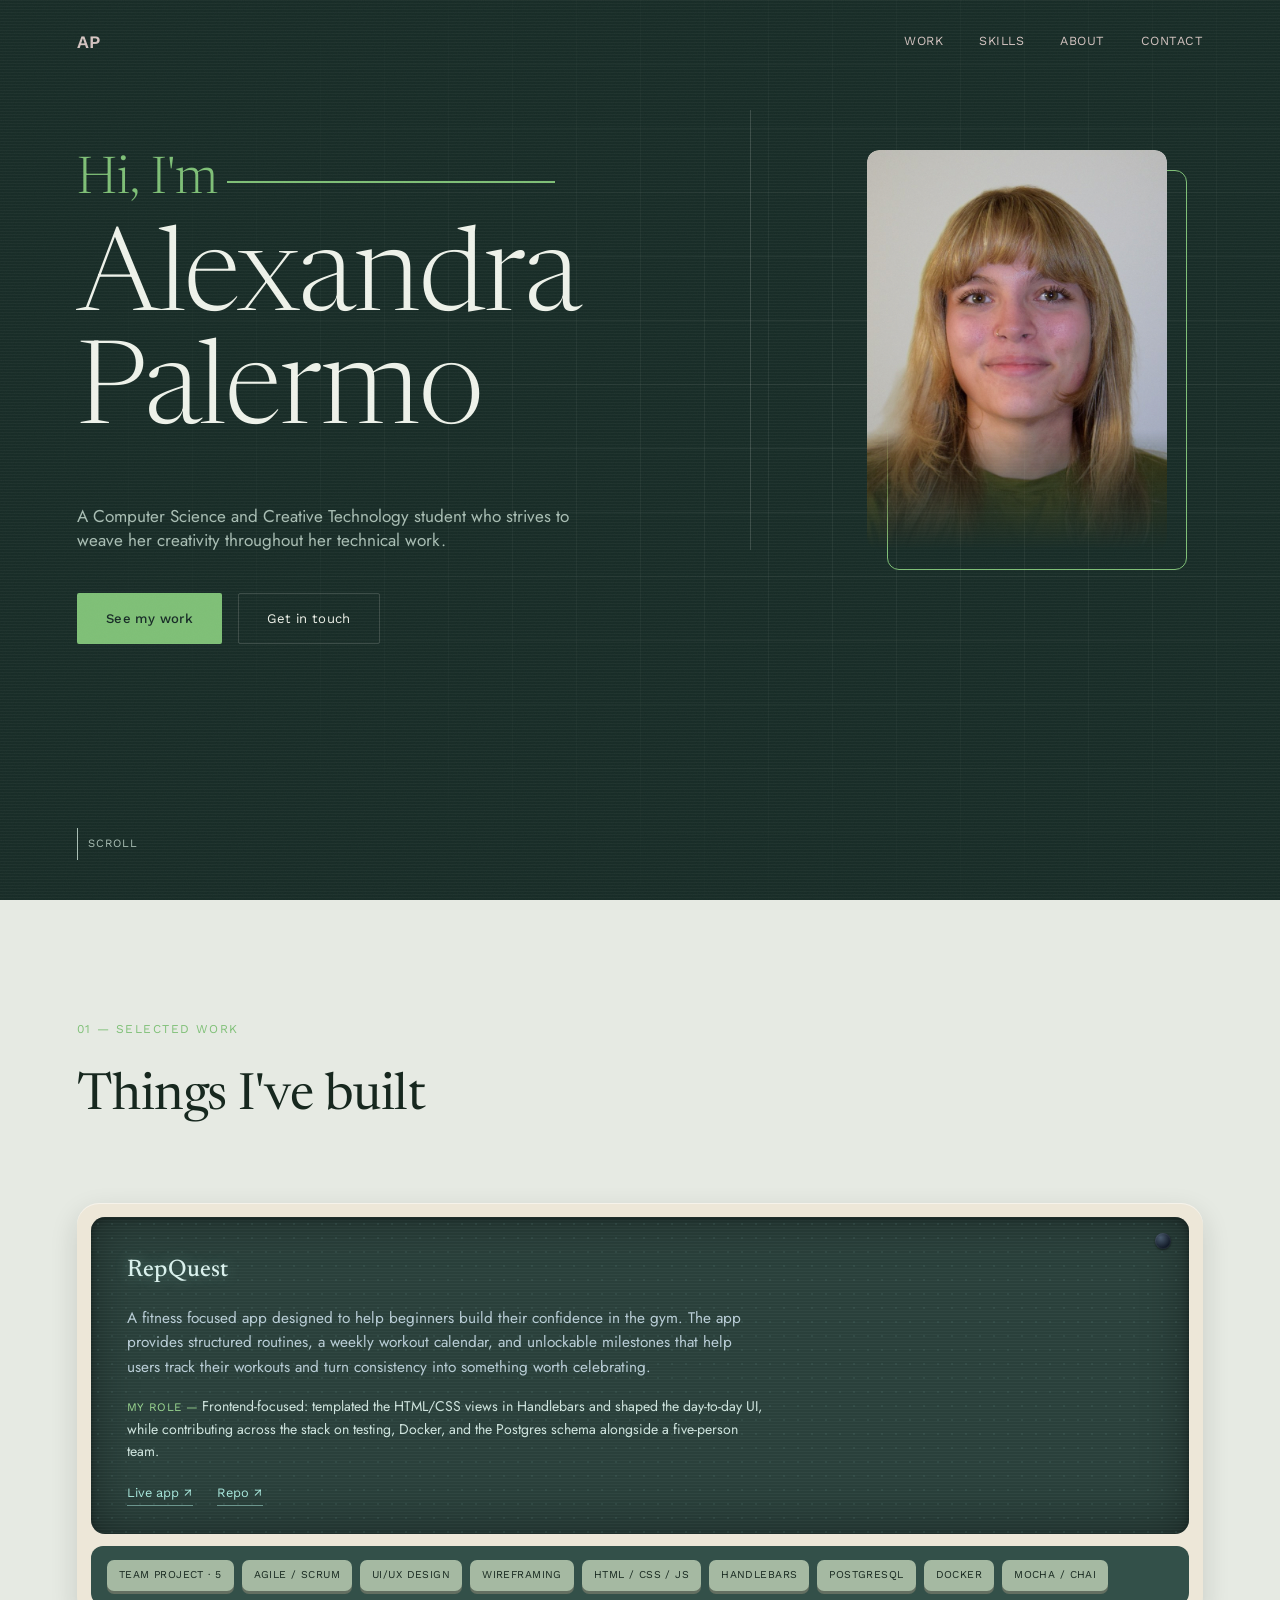
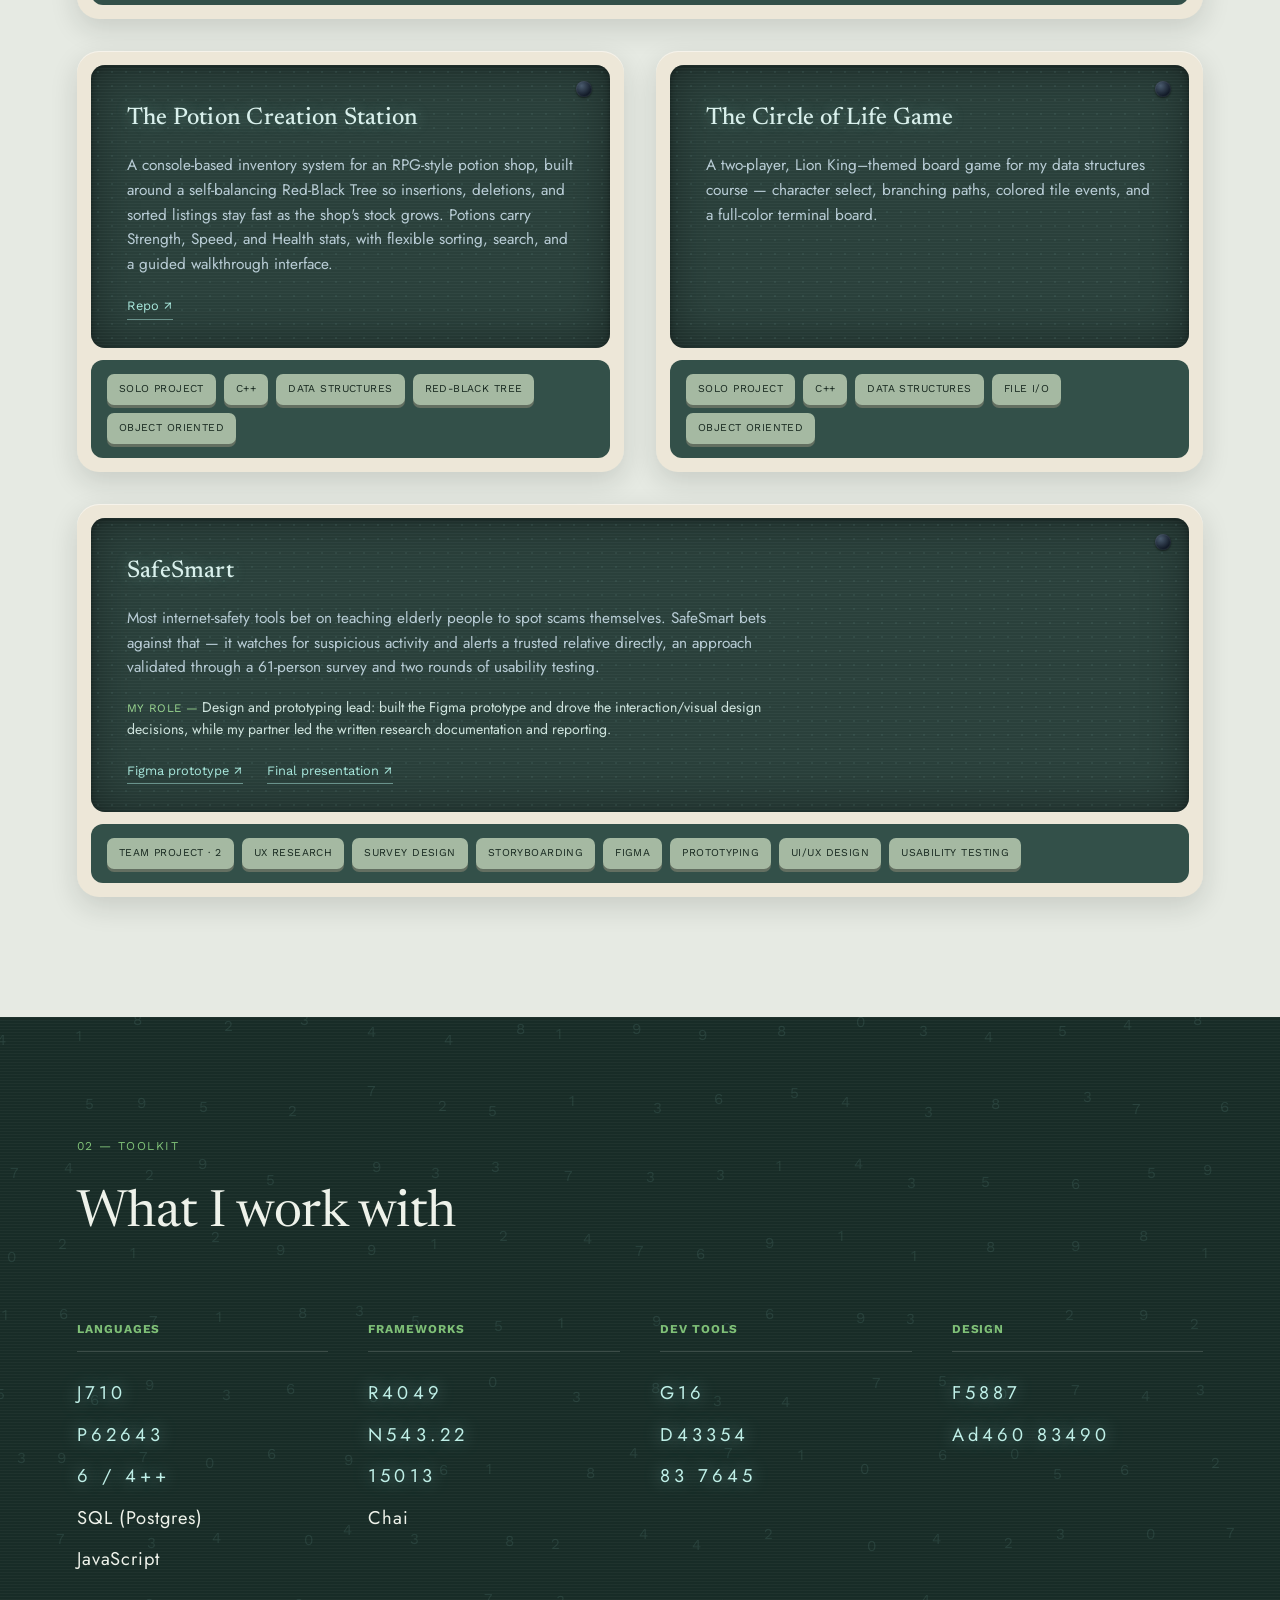
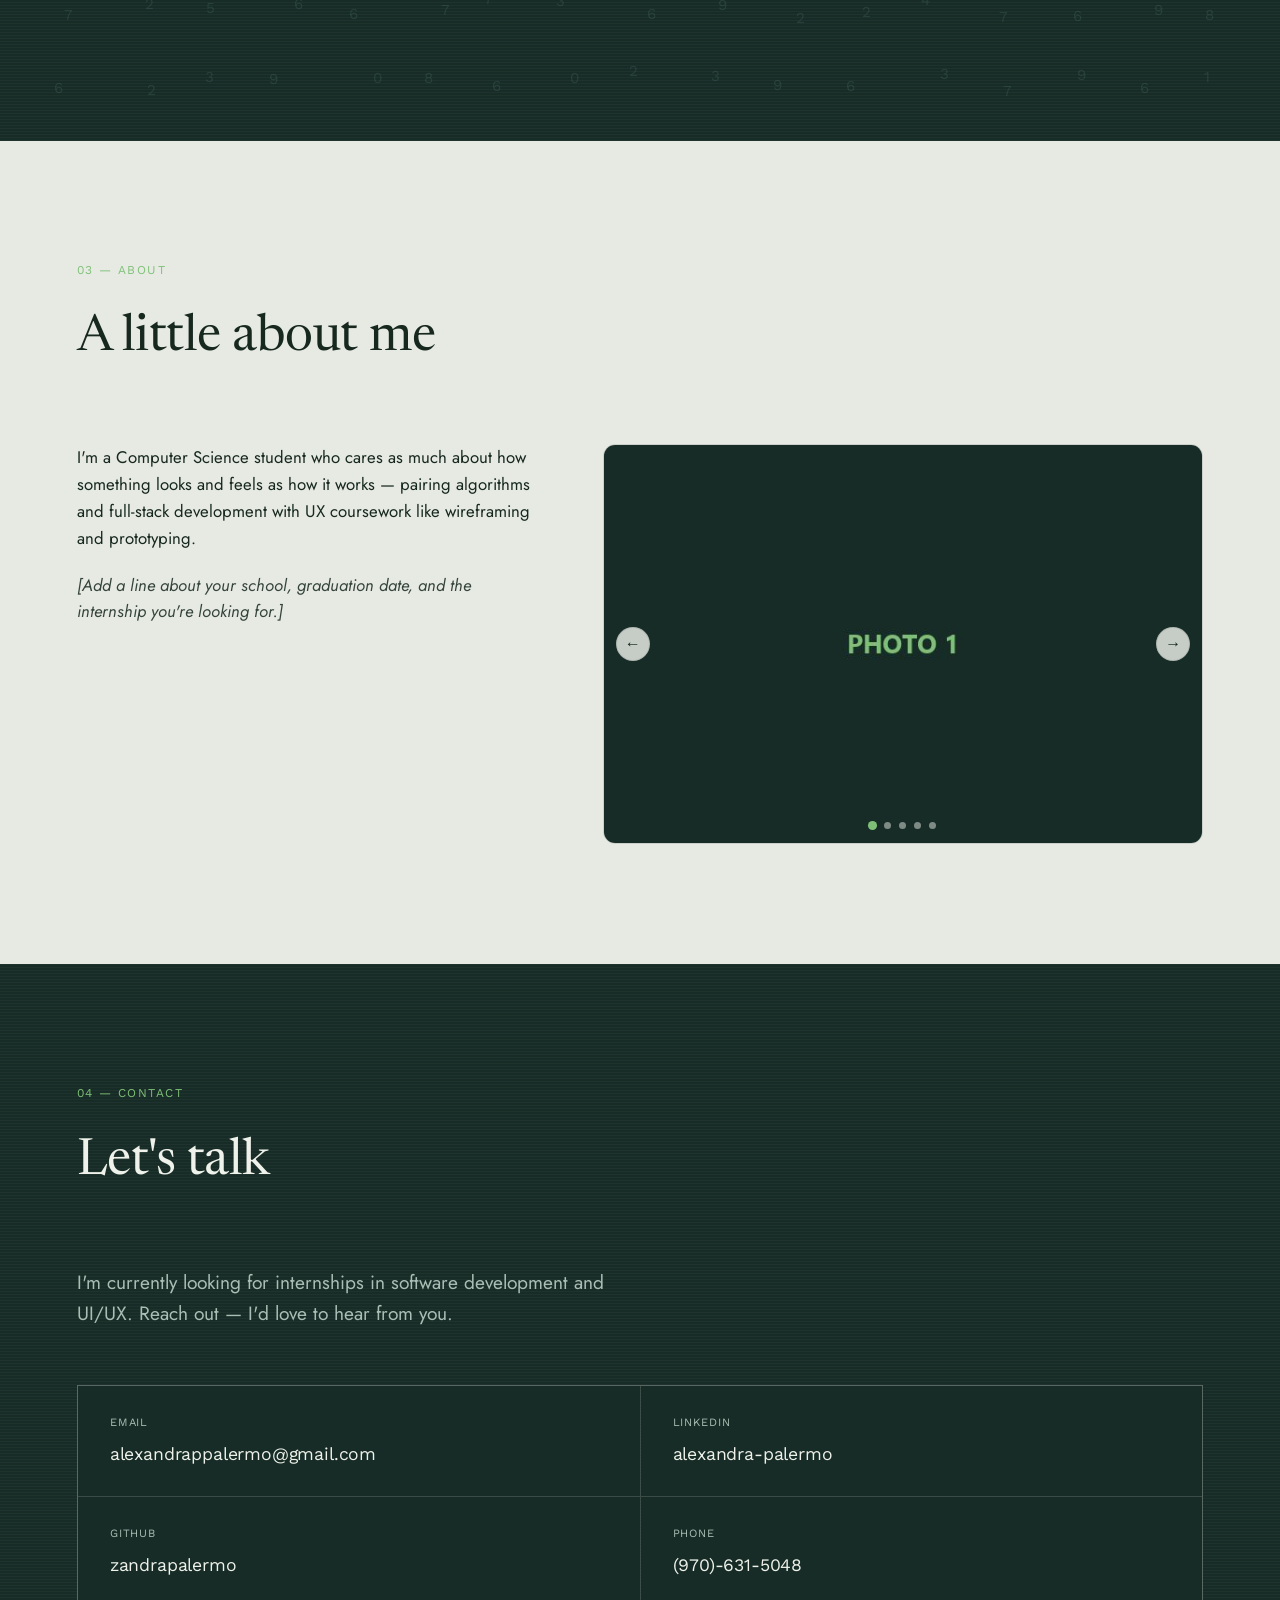
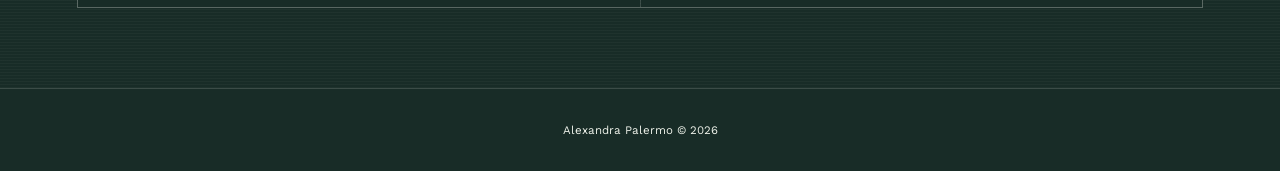
==== index.html @ 31a6b363 "Fix mobile hero layout bugs and add image lightbox on project pages - Fix hero-content's gap (160px," ====
<!DOCTYPE html>
<html lang="en">
<head>
<meta charset="UTF-8">
<meta name="viewport" content="width=device-width, initial-scale=1.0">
<title>Alexandra Palermo — Portfolio</title>
<meta name="description" content="A Computer Science and Creative Technology student who strives to weave her creativity throughout her technical work.">
<meta property="og:type" content="website">
<meta property="og:url" content="https://alexandra-palermo.com/">
<meta property="og:title" content="Alexandra Palermo — Portfolio">
<meta property="og:description" content="A Computer Science and Creative Technology student who strives to weave her creativity throughout her technical work.">
<meta property="og:image" content="https://alexandra-palermo.com/img/profile/og-preview.png">
<meta property="og:image:width" content="1200">
<meta property="og:image:height" content="630">
<meta name="twitter:card" content="summary_large_image">
<meta name="twitter:title" content="Alexandra Palermo — Portfolio">
<meta name="twitter:description" content="A Computer Science and Creative Technology student who strives to weave her creativity throughout her technical work.">
<meta name="twitter:image" content="https://alexandra-palermo.com/img/profile/og-preview.png">
<link rel="icon" type="image/svg+xml" href="favicon.svg">
<link rel="icon" type="image/png" href="favicon.png">
<link rel="apple-touch-icon" href="apple-touch-icon.png">
<link rel="preconnect" href="https://fonts.googleapis.com">
<link rel="preconnect" href="https://fonts.gstatic.com" crossorigin>
<link href="https://fonts.googleapis.com/css2?family=Newsreader:opsz,wght@6..72,300;6..72,400;6..72,500&family=Jost:wght@400;500&family=Work+Sans:wght@400;500&display=swap" rel="stylesheet">
<link rel="stylesheet" href="style.css?v=83">
</head>
<body>

<div class="grain"></div>

<nav id="nav">
  <a href="/" class="nav-mark">AP</a>
  <div class="nav-links">
    <a href="/work">Work</a>
    <a href="/skills">Skills</a>
    <a href="/about">About</a>
    <a href="/contact">Contact</a>
  </div>
</nav>

<header id="top" class="hero">
  <div class="hero-content">
    <div class="hero-intro">
      <h1><span class="hero-greeting">Hi, I'm</span> Alexandra<br>Palermo</h1>
      <p class="hero-pitch">A Computer Science and Creative Technology student who strives to weave her creativity throughout her technical work.</p>
      <div class="hero-actions">
        <a href="/work" class="btn btn-primary">See my work</a>
        <a href="/contact" class="btn btn-ghost">Get in touch</a>
      </div>
    </div>
    <div class="hero-visual">
      <div class="hero-photo">
        <img src="img/profile/headshot.jpg" alt="Alexandra Palermo">
      </div>
    </div>
  </div>

  <div class="scroll-cue" aria-hidden="true">
    <span></span>
    <p>scroll</p>
  </div>
</header>

<main>

  <section id="work" class="section">
    <div class="section-head">
      <p class="eyebrow">01 — Selected Work</p>
      <h2>Things I've built</h2>
    </div>

    <div class="project-grid">

      <article class="project-card featured" data-href="/repquest">
        <div class="project-screen">
          <span class="crt-knob" aria-hidden="true"></span>
          <h3><a href="/repquest">RepQuest</a></h3>
          <p class="project-desc">A fitness focused app designed to help beginners build their confidence in the gym. The app provides structured routines, a weekly workout calendar, and unlockable milestones that help users track their workouts and turn consistency into something worth celebrating.</p>
          <p class="project-role"><span>My role —</span> Frontend-focused: templated the HTML/CSS views in Handlebars and shaped the day-to-day UI, while contributing across the stack on testing, Docker, and the Postgres schema alongside a five-person team.</p>
          <div class="project-links">
            <a href="https://group-project-buffbuffs-repquest.onrender.com" target="_blank" rel="noopener">Live app ↗</a>
            <a href="https://github.com/CU-CSCI3308-Fall2025/group-project-BuffBuffs-RepQuest" target="_blank" rel="noopener">Repo ↗</a>
          </div>
        </div>
        <div class="project-keys">
          <span class="tag">TEAM PROJECT · 5</span>
          <span class="tag">AGILE / SCRUM</span>
          <span class="tag">UI/UX DESIGN</span>
          <span class="tag">WIREFRAMING</span>
          <span class="tag">HTML / CSS / JS</span>
          <span class="tag">HANDLEBARS</span>
          <span class="tag">POSTGRESQL</span>
          <span class="tag">DOCKER</span>
          <span class="tag">MOCHA / CHAI</span>
        </div>
      </article>

      <article class="project-card" data-href="/potion-creation-station">
        <div class="project-screen">
          <span class="crt-knob" aria-hidden="true"></span>
          <h3><a href="/potion-creation-station">The Potion Creation Station</a></h3>
          <p class="project-desc">A console-based inventory system for an RPG-style potion shop, built around a self-balancing Red-Black Tree so insertions, deletions, and sorted listings stay fast as the shop's stock grows. Potions carry Strength, Speed, and Health stats, with flexible sorting, search, and a guided walkthrough interface.</p>
          <div class="project-links">
            <a href="https://github.com/zandrapalermo/RBT-Potion-Creation-Station" target="_blank" rel="noopener">Repo ↗</a>
          </div>
        </div>
        <div class="project-keys">
          <span class="tag">SOLO PROJECT</span>
          <span class="tag">C++</span>
          <span class="tag">DATA STRUCTURES</span>
          <span class="tag">RED-BLACK TREE</span>
          <span class="tag">OBJECT ORIENTED</span>
        </div>
      </article>

      <article class="project-card" data-href="/pride-rock">
        <div class="project-screen">
          <span class="crt-knob" aria-hidden="true"></span>
          <h3><a href="/pride-rock">The Circle of Life Game</a></h3>
          <p class="project-desc">A two-player, Lion King–themed board game for my data structures course — character select, branching paths, colored tile events, and a full-color terminal board.</p>
        </div>
        <div class="project-keys">
          <span class="tag">SOLO PROJECT</span>
          <span class="tag">C++</span>
          <span class="tag">DATA STRUCTURES</span>
          <span class="tag">FILE I/O</span>
          <span class="tag">OBJECT ORIENTED</span>
        </div>
      </article>

      <article class="project-card featured" data-href="/safesmart">
        <div class="project-screen">
          <span class="crt-knob" aria-hidden="true"></span>
          <h3><a href="/safesmart">SafeSmart</a></h3>
          <p class="project-desc">Most internet-safety tools bet on teaching elderly people to spot scams themselves. SafeSmart bets against that — it watches for suspicious activity and alerts a trusted relative directly, an approach validated through a 61-person survey and two rounds of usability testing.</p>
          <p class="project-role"><span>My role —</span> Design and prototyping lead: built the Figma prototype and drove the interaction/visual design decisions, while my partner led the written research documentation and reporting.</p>
          <div class="project-links">
            <a href="https://www.figma.com/proto/GkllS864Kj6CJSe00pxnF3/Milestone-3--Copy-?node-id=2010-2161&t=O5nxgVzez357CGhD-0&scaling=min-zoom&content-scaling=fixed&page-id=0%3A1&starting-point-node-id=2010%3A2161" target="_blank" rel="noopener">Figma prototype ↗</a>
            <a href="docs/safesmart-presentation.pdf" target="_blank" rel="noopener">Final presentation ↗</a>
          </div>
        </div>
        <div class="project-keys">
          <span class="tag">TEAM PROJECT · 2</span>
          <span class="tag">UX RESEARCH</span>
          <span class="tag">SURVEY DESIGN</span>
          <span class="tag">STORYBOARDING</span>
          <span class="tag">FIGMA</span>
          <span class="tag">PROTOTYPING</span>
          <span class="tag">UI/UX DESIGN</span>
          <span class="tag">USABILITY TESTING</span>
        </div>
      </article>

    </div>
  </section>

  <section id="skills" class="section section-dark">
    <div class="section-head">
      <p class="eyebrow">02 — Toolkit</p>
      <h2>What I work with</h2>
    </div>

    <div class="skills-grid">
      <div class="skill-group">
        <h4>Languages</h4>
        <ul>
          <li>Java</li>
          <li>Python</li>
          <li>C / C++</li>
          <li>SQL (Postgres)</li>
          <li>JavaScript</li>
          <li>HTML / CSS</li>
        </ul>
      </div>
      <div class="skill-group">
        <h4>Frameworks</h4>
        <ul>
          <li>React</li>
          <li>Node.js</li>
          <li>Mocha</li>
          <li>Chai</li>
        </ul>
      </div>
      <div class="skill-group">
        <h4>Dev Tools</h4>
        <ul>
          <li>Git</li>
          <li>Docker</li>
          <li>VS Code</li>
        </ul>
      </div>
      <div class="skill-group">
        <h4>Design</h4>
        <ul>
          <li>Figma</li>
          <li>Adobe Suite</li>
        </ul>
      </div>
    </div>
  </section>

  <section id="about" class="section">
    <div class="section-head">
      <p class="eyebrow">03 — About</p>
      <h2>A little about me</h2>
    </div>
    <div class="about-layout">
      <div class="prose">
        <p>I'm a Computer Science student who cares as much about how something looks and feels as how it works — pairing algorithms and full-stack development with UX coursework like wireframing and prototyping.</p>
        <p class="placeholder-text">[Add a line about your school, graduation date, and the internship you're looking for.]</p>
      </div>

      <div class="about-carousel">
        <div class="about-carousel-track">
          <figure class="about-carousel-slide"><img src="img/about/placeholder-1.jpg" alt="Placeholder photo 1"></figure>
          <figure class="about-carousel-slide"><img src="img/about/placeholder-2.jpg" alt="Placeholder photo 2"></figure>
          <figure class="about-carousel-slide"><img src="img/about/placeholder-3.jpg" alt="Placeholder photo 3"></figure>
          <figure class="about-carousel-slide"><img src="img/about/placeholder-4.jpg" alt="Placeholder photo 4"></figure>
          <figure class="about-carousel-slide"><img src="img/about/placeholder-5.jpg" alt="Placeholder photo 5"></figure>
        </div>
        <button type="button" class="carousel-btn carousel-prev" aria-label="Previous photo">←</button>
        <button type="button" class="carousel-btn carousel-next" aria-label="Next photo">→</button>
        <div class="carousel-dots" aria-hidden="true"></div>
      </div>
    </div>
  </section>

  <section id="contact" class="section section-dark contact-section">
    <div class="section-head">
      <p class="eyebrow">04 — Contact</p>
      <h2>Let's talk</h2>
    </div>
    <p class="contact-lede">I'm currently looking for internships in software development and UI/UX. Reach out — I'd love to hear from you.</p>
    <div class="contact-links">
      <a href="mailto:alexandrappalermo@gmail.com" class="contact-link">
        <span class="contact-label">Email</span>
        <span class="contact-value">alexandrappalermo@gmail.com</span>
      </a>
      <a href="https://www.linkedin.com/in/alexandra-palermo-8b1145385/" target="_blank" rel="noopener" class="contact-link">
        <span class="contact-label">LinkedIn</span>
        <span class="contact-value">alexandra-palermo</span>
      </a>
      <a href="https://github.com/zandrapalermo" target="_blank" rel="noopener" class="contact-link">
        <span class="contact-label">GitHub</span>
        <span class="contact-value">zandrapalermo</span>
      </a>
      <span class="contact-link contact-link-static">
        <span class="contact-label">Phone</span>
        <span class="contact-value">(970)-631-5048</span>
      </span>
    </div>
  </section>

</main>

<footer class="site-footer site-footer-dark">
  <p>Alexandra Palermo © 2026</p>
</footer>

<script src="script.js?v=83"></script>
</body>
</html>
---- style.css ----
/* ============================================
   TOKENS
   ============================================ */
@font-face {
  font-family: 'Sansation';
  src: url('fonts/Sansation-Regular.ttf') format('truetype');
  font-weight: 400;
  font-style: normal;
  font-display: swap;
}

@font-face {
  font-family: 'Sansation';
  src: url('fonts/Sansation-Bold.ttf') format('truetype');
  font-weight: 700;
  font-style: normal;
  font-display: swap;
}

:root {
  --ink: #182C27;
  --ink-soft: #213934;
  --paper: #E6EAE3;
  --paper-warm: #D7DFD6;
  --text-dark: #17281F;
  --text-light: #EEF2EA;
  --muted-dark: #55665C;
  --muted-light: #A9BEB4;
  --accent: #7FC077;
  --accent-soft: #9BD791;
  --structure: #718F8B;
  --line-dark: rgba(238, 242, 234, 0.16);
  --line-light: rgba(23, 40, 31, 0.13);

  /* Newsreader headline / Jost body / Work Sans for the wordmark, nav,
     eyebrows, tags and labels */
  --font-display: 'Newsreader', serif;
  --font-display-weight: 500;
  --font-body: 'Jost', 'Sansation', sans-serif;
  --font-mono: 'Work Sans', sans-serif;
}

/* ============================================
   RESET & BASE
   ============================================ */
* { margin: 0; padding: 0; box-sizing: border-box; }

/* `background` matches the hero, as a fallback for browsers (notably
   Safari) that don't honor overscroll-behavior on the root scroller.
   Only overscroll-behavior-x is set (not overflow-x: hidden, and not
   the y-axis too) — those broke trackpad/wheel scrolling on Windows
   Chrome, a known issue with hiding overflow on the root element. */
html {
  scroll-behavior: smooth;
  background: var(--ink);
  overscroll-behavior-x: none;
}

@media (prefers-reduced-motion: reduce) {
  html { scroll-behavior: auto; }
  * { animation-duration: 0.01ms !important; animation-iteration-count: 1 !important; transition-duration: 0.01ms !important; }
}

body {
  font-family: var(--font-body);
  background: var(--paper);
  color: var(--text-dark);
  overscroll-behavior-x: none;
  line-height: 1.6;
  -webkit-font-smoothing: antialiased;
}

a { color: inherit; text-decoration: none; }

ul { list-style: none; }

img { max-width: 100%; display: block; }

.grain {
  position: fixed;
  inset: 0;
  pointer-events: none;
  z-index: 999;
  opacity: 0.025;
  background-image: url("data:image/svg+xml,%3Csvg xmlns='http://www.w3.org/2000/svg' width='120' height='120'%3E%3Cfilter id='n'%3E%3CfeTurbulence type='fractalNoise' baseFrequency='0.9' numOctaves='2' stitchTiles='stitch'/%3E%3C/filter%3E%3Crect width='100%25' height='100%25' filter='url(%23n)'/%3E%3C/svg%3E");
}

/* ============================================
   NAV
   ============================================ */
#nav {
  position: fixed;
  top: 0;
  left: 0;
  right: 0;
  z-index: 100;
  display: flex;
  justify-content: space-between;
  align-items: center;
  padding: 28px 6vw;
  font-family: var(--font-mono);
  font-size: 0.78rem;
  letter-spacing: 0.04em;
  transition: padding 0.3s ease, background 0.3s ease, box-shadow 0.3s ease;
  mix-blend-mode: difference;
}

#nav.scrolled {
  padding: 16px 6vw;
}

/* once you've scrolled past the hero, the difference-blend trick stops
   being useful — swap to a solid, readable strip instead */
#nav.solid {
  background: var(--paper);
  mix-blend-mode: normal;
  box-shadow: 0 1px 0 var(--line-light);
}

#nav.solid .nav-mark,
#nav.solid .nav-links a {
  color: var(--text-dark);
}

.nav-mark {
  font-family: var(--font-mono);
  font-weight: 600;
  font-size: 1.1rem;
  color: var(--text-light);
  transition: color 0.3s ease;
}

.nav-links {
  display: flex;
  gap: 36px;
}

.nav-links a {
  color: var(--text-light);
  text-transform: uppercase;
  position: relative;
  padding-bottom: 3px;
  transition: color 0.3s ease;
}

.nav-links a::after {
  content: '';
  position: absolute;
  left: 0;
  bottom: 0;
  width: 0;
  height: 1px;
  background: currentColor;
  transition: width 0.25s ease;
}

.nav-links a:hover::after { width: 100%; }

/* ============================================
   HERO
   ============================================ */
.hero {
  position: relative;
  min-height: 100vh;
  background: var(--ink);
  color: var(--text-light);
  display: flex;
  flex-direction: column;
  justify-content: flex-start;
  overflow: hidden;
  padding: 110px 6vw 120px;
}

.hero::before,
.project-hero::before,
.section-dark::before {
  content: '';
  position: absolute;
  inset: 0;
  pointer-events: none;
  background: repeating-linear-gradient(
    to bottom,
    rgba(228, 230, 218, 0.035) 0px,
    rgba(228, 230, 218, 0.035) 1px,
    transparent 1px,
    transparent 3px
  );
  z-index: 1;
}

.hero::after {
  content: '';
  position: absolute;
  inset: 0;
  pointer-events: none;
  z-index: 1;
  opacity: 0.5;
  background-image:
    linear-gradient(var(--line-dark) 1px, transparent 1px),
    linear-gradient(90deg, var(--line-dark) 1px, transparent 1px);
  background-size: 64px 64px;
  mask-image: radial-gradient(ellipse 70% 60% at 70% 45%, black, transparent);
}

.hero-content {
  position: relative;
  z-index: 2;
  width: 100%;
  /* Bounded, but wider than the old 1240px cap and matched to
     .section's own max-width (1500px) so the hero tracks closer to
     #nav's full-width edge on a wide screen without removing the cap
     entirely — an unbounded hero-content stretched the gap between
     the text and the photo way too far apart on very wide windows. */
  max-width: 1500px;
  display: flex;
  flex-wrap: wrap;
  align-items: flex-start;
  justify-content: space-between;
  gap: 160px;
}

.hero-intro {
  flex: 1 1 480px;
  max-width: 560px;
}

.eyebrow {
  font-family: var(--font-mono);
  font-size: 0.75rem;
  letter-spacing: 0.12em;
  text-transform: uppercase;
  color: var(--accent);
  margin-bottom: 18px;
}

/* the hero's greeting reads as an introduction, not a section label —
   nested in the h1, sized in em at 4/6 of the name's own font-size so
   it scales in lockstep at every width. At this size it wraps onto its
   own line above "Alexandra Palermo" rather than sitting inline with
   it, so margin-bottom (not margin-right) is what creates the gap. */
.hero-greeting {
  display: inline-block;
  font-family: var(--font-display);
  font-size: 0.45em;
  font-weight: 300;
  letter-spacing: normal;
  text-transform: none;
  color: var(--accent);
  margin-right: 52px;
  margin-bottom: 20px;
}

.hero h1 {
  position: relative;
  font-family: var(--font-display);
  font-weight: 300;
  font-size: clamp(3.4rem, 9.6vw, 7.2rem);
  line-height: 0.98;
  letter-spacing: -0.01em;
  margin-bottom: 52px;
  font-optical-sizing: auto;
}

/* accent rule starting right after "Hi, I'm", stretching right to the end of "Palermo" */
.hero h1::after {
  content: '';
  position: absolute;
  left: 1.3em;
  top: 0.62em;
  width: 2.85em;
  height: 2px;
  background: var(--accent);
}

.hero-pitch {
  font-size: clamp(1rem, 0.9rem + 0.5vw, 1.07rem);
  line-height: 1.4;
  color: var(--muted-light);
  max-width: 640px;
  margin-bottom: 40px;
  font-weight: 400;
}

.hero-actions {
  display: flex;
  gap: 16px;
  flex-wrap: wrap;
}

.btn {
  font-family: var(--font-mono);
  font-size: 0.82rem;
  letter-spacing: 0.03em;
  padding: 14px 28px;
  border-radius: 2px;
  transition: all 0.25s ease;
  border: 1px solid transparent;
}

.btn-primary {
  background: var(--accent);
  color: var(--ink);
  font-weight: 500;
}

.btn-primary:hover {
  background: var(--accent-soft);
  transform: translateY(-2px);
}

.btn-ghost {
  border-color: var(--line-dark);
  color: var(--text-light);
}

.btn-ghost:hover {
  border-color: var(--accent);
  color: var(--accent);
}

.scroll-cue {
  position: absolute;
  bottom: 40px;
  left: 6vw;
  display: flex;
  align-items: center;
  gap: 10px;
  color: var(--muted-light);
}

.scroll-cue span {
  width: 1px;
  height: 32px;
  background: var(--muted-light);
  position: relative;
  overflow: hidden;
}

.scroll-cue span::after {
  content: '';
  position: absolute;
  top: -100%;
  left: 0;
  width: 100%;
  height: 100%;
  background: var(--accent);
  animation: scrollLine 2.2s ease-in-out infinite;
}

@keyframes scrollLine {
  0% { top: -100%; }
  50% { top: 0; }
  100% { top: 100%; }
}

.scroll-cue p {
  font-family: var(--font-mono);
  font-size: 0.7rem;
  text-transform: uppercase;
  letter-spacing: 0.1em;
}

/* ============================================
   SECTIONS
   ============================================ */
.section {
  padding: 120px 6vw;
  max-width: 1500px;
  margin: 0 auto;
}

.section-dark {
  position: relative;
  overflow: hidden;
  background: var(--ink);
  color: var(--text-light);
  max-width: 100%;
  border-radius: 0;
}

.section-dark > * {
  position: relative;
  z-index: 2;
}

.section-dark .eyebrow { color: var(--accent); }

.section-head {
  margin-bottom: 64px;
}

/* on project detail pages specifically: tighten the gap between the
   title and the paragraph underneath it, then open up more room
   between that paragraph and the bullet list that follows it */
.project-detail-section .section-head {
  margin-bottom: 28px;
}

.project-detail-section .prose + .role-list {
  margin-top: 36px;
}

.section-head h2 {
  font-family: var(--font-display);
  font-weight: 400;
  font-size: clamp(2.2rem, 4vw, 3.2rem);
  letter-spacing: -0.01em;
}

/* ============================================
   PROJECTS — terminal-unit cards
   ============================================ */
.project-grid {
  display: grid;
  grid-template-columns: repeat(2, 1fr);
  gap: 32px;
}

.project-card {
  background: #EDE7D8;
  border-radius: 22px;
  padding: 14px;
  display: flex;
  flex-direction: column;
  gap: 12px;
  box-shadow: 0 10px 28px rgba(20, 30, 24, 0.14), inset 0 1px 0 rgba(255, 255, 255, 0.5);
  transition: transform 0.3s ease, box-shadow 0.3s ease;
}

.project-card:hover {
  transform: translateY(-4px);
  box-shadow: 0 16px 34px rgba(20, 30, 24, 0.18), inset 0 1px 0 rgba(255, 255, 255, 0.5);
}

/* cards that link to a detail page pop more on hover — a bigger lift,
   a slight scale, and an accent ring — so it reads as interactive at
   a glance rather than just a decorative hover state */
.project-card[data-href] { cursor: pointer; }

.project-card[data-href]:hover {
  transform: translateY(-8px) scale(1.015);
  box-shadow: 0 22px 44px rgba(20, 30, 24, 0.22), inset 0 1px 0 rgba(255, 255, 255, 0.5), 0 0 0 2px var(--accent);
}

.project-card.featured { grid-column: 1 / -1; }

.project-card.placeholder { box-shadow: 0 6px 16px rgba(20, 30, 24, 0.08); }
.project-card.placeholder:hover { transform: none; }

/* the "screen" */
.project-screen {
  position: relative;
  overflow: hidden;
  background: #2A403B;
  border-radius: 14px;
  padding: 34px 36px 28px;
  display: flex;
  flex-direction: column;
  gap: 16px;
  flex: 1;
  box-shadow: inset 0 0 46px rgba(0, 0, 0, 0.4), inset 0 2px 6px rgba(0, 0, 0, 0.35);
}

.project-screen::before {
  content: '';
  position: absolute;
  inset: 0;
  pointer-events: none;
  z-index: 0;
  opacity: 0.5;
  background-image: radial-gradient(rgba(140, 200, 195, 0.16) 1px, transparent 1px);
  background-size: 14px 14px;
}

.project-screen::after {
  content: '';
  position: absolute;
  inset: 0;
  pointer-events: none;
  z-index: 0;
  background: repeating-linear-gradient(
    to bottom,
    rgba(200, 230, 225, 0.04) 0px,
    rgba(200, 230, 225, 0.04) 1px,
    transparent 1px,
    transparent 3px
  );
}

.project-screen > * { position: relative; z-index: 1; }

.crt-knob {
  position: absolute;
  top: 16px;
  right: 18px;
  width: 16px;
  height: 16px;
  border-radius: 50%;
  background: radial-gradient(circle at 35% 30%, #4A5B6E, #101825 70%);
  box-shadow: 0 1px 2px rgba(0,0,0,0.5), inset 0 0 0 1px rgba(255,255,255,0.06);
  z-index: 2;
}

.project-screen.screen-off {
  background: #2B3438;
  box-shadow: inset 0 0 46px rgba(0, 0, 0, 0.35);
}

.project-screen.screen-off::before { opacity: 0.15; }

.project-card h3 {
  font-family: var(--font-display);
  font-weight: 500;
  font-size: 1.5rem;
  color: #D9F0EC;
  text-shadow: 0 0 14px rgba(157, 224, 213, 0.35);
  letter-spacing: 0.01em;
}

.project-card h3 a:hover { opacity: 0.75; }

.screen-off h3 { color: #A9B3B0; text-shadow: none; }

.wip-marker {
  font-family: var(--font-mono);
  font-size: 0.62rem;
  font-weight: 400;
  color: var(--accent-soft);
  text-transform: uppercase;
  letter-spacing: 0.03em;
  vertical-align: middle;
}

.project-desc {
  color: #B9CDD6;
  max-width: 640px;
  font-size: 0.96rem;
}

.screen-off .project-desc { color: #8B9694; }

.placeholder-text {
  font-style: italic;
  opacity: 0.85;
}

.project-role {
  font-size: 0.88rem;
  color: #CFE4DE;
  max-width: 640px;
}

.project-role span {
  font-family: var(--font-mono);
  font-size: 0.72rem;
  color: var(--accent-soft);
  text-transform: uppercase;
  letter-spacing: 0.03em;
}

.project-links {
  display: flex;
  gap: 24px;
  margin-top: auto;
  padding-top: 4px;
}

.project-links a {
  font-family: var(--font-mono);
  font-size: 0.8rem;
  color: #A9E8DD;
  border-bottom: 1px solid rgba(169, 232, 221, 0.5);
  padding-bottom: 2px;
  transition: opacity 0.2s ease;
}

.project-links a:hover { opacity: 0.65; }

.link-disabled {
  font-family: var(--font-mono);
  font-size: 0.8rem;
  color: #7A8583;
}

/* the "keyboard deck" */
.project-keys {
  display: flex;
  flex-wrap: wrap;
  gap: 8px;
  background: #335049;
  border-radius: 12px;
  padding: 14px 16px;
}

.keys-off { background: #22292C; }

.tag {
  font-family: var(--font-mono);
  font-size: 0.66rem;
  letter-spacing: 0.04em;
  text-transform: uppercase;
  padding: 7px 12px;
  border-radius: 7px;
  background: #A5B9A2;
  color: #17281F;
  box-shadow: 0 3px 0 #636F61;
}

.tag-wip {
  background: var(--structure);
  box-shadow: 0 3px 0 #4C6360;
}

.keys-off .tag {
  background: #3E4749;
  color: #B9C2C0;
  box-shadow: 0 3px 0 #2A3132;
}

/* ============================================
   PROJECT DETAIL PAGES
   ============================================ */
.project-hero {
  position: relative;
  overflow: hidden;
  background: var(--ink);
  color: var(--text-light);
  padding: 160px 6vw 72px;
}

.project-hero-content {
  position: relative;
  z-index: 2;
  max-width: 1100px;
}

.back-link {
  display: inline-flex;
  align-items: center;
  gap: 6px;
  font-family: var(--font-mono);
  font-size: 0.8rem;
  color: var(--muted-light);
  margin-bottom: 40px;
  transition: color 0.2s ease;
}

.back-link:hover { color: var(--accent); }

.project-hero h1 {
  font-family: var(--font-display);
  font-weight: 300;
  font-size: clamp(2.6rem, 6vw, 4.5rem);
  line-height: 1;
  letter-spacing: -0.01em;
  margin-bottom: 20px;
}

.project-hero-desc {
  font-size: 1.15rem;
  color: var(--muted-light);
  max-width: 900px;
  margin-bottom: 32px;
}

.project-hero-links {
  display: flex;
  gap: 16px;
  flex-wrap: wrap;
  margin-bottom: 32px;
}

.project-detail-section + .project-detail-section {
  border-top: 1px solid var(--line-light);
}

.section-dark.project-detail-section + .project-detail-section {
  border-top: none;
}

.prose {
  max-width: 980px;
  display: flex;
  flex-direction: column;
  gap: 20px;
  font-size: 1.05rem;
}

.section-dark .prose { color: var(--muted-light); }

/* scannable skill/contribution list — bullet-led, keyword-first —
   2 columns so a 4-6 item list doesn't stretch so tall */
.role-list {
  display: grid;
  grid-template-columns: repeat(2, 1fr);
  gap: 14px 40px;
  max-width: 980px;
  font-size: 1rem;
  margin-top: 8px;
}

@media (max-width: 800px) {
  .role-list { grid-template-columns: 1fr; }
}

.role-list li {
  position: relative;
  padding-left: 24px;
  color: var(--muted-dark);
}

.role-list li::before {
  content: '→';
  position: absolute;
  left: 0;
  color: var(--accent);
  font-family: var(--font-mono);
}

.role-list strong {
  color: var(--text-dark);
  font-weight: 600;
}

.section-dark .role-list li { color: var(--muted-light); }
.section-dark .role-list strong { color: var(--text-light); }

.role-list code, .prose code {
  font-family: var(--font-mono);
  font-size: 0.9em;
  background: var(--paper-warm);
  padding: 2px 6px;
  border-radius: 4px;
}

.section-dark .role-list code, .section-dark .prose code {
  background: rgba(255, 255, 255, 0.08);
}

/* direct quotes pulled from source documents */
.quote-block {
  border-left: 3px solid var(--accent);
  padding-left: 20px;
  margin: 24px 0;
  max-width: 900px;
  font-style: italic;
  color: var(--muted-dark);
}

.quote-block p {
  margin: 0 0 6px;
}

.quote-block cite {
  display: block;
  font-style: normal;
  font-family: var(--font-mono);
  font-size: 0.72rem;
  text-transform: uppercase;
  letter-spacing: 0.05em;
  color: var(--muted-dark);
  opacity: 0.8;
}

.section-dark .quote-block { color: var(--muted-light); }
.section-dark .quote-block cite { color: var(--muted-light); }

.screenshot-grid {
  display: grid;
  grid-template-columns: repeat(2, 1fr);
  gap: 24px;
}

.screenshot-placeholder {
  aspect-ratio: 16 / 9;
  border: 2px dashed var(--line-light);
  border-radius: 12px;
  display: flex;
  align-items: center;
  justify-content: center;
  text-align: center;
  padding: 16px;
  font-family: var(--font-mono);
  font-size: 0.8rem;
  color: var(--muted-dark);
}

.section-dark .screenshot-placeholder {
  border-color: var(--line-dark);
  color: var(--muted-light);
}

/* real console transcript excerpt, styled like a terminal */
.terminal-block {
  background: var(--ink);
  color: var(--text-light);
  border-radius: 12px;
  padding: 24px 28px;
  font-family: var(--font-mono);
  font-size: 0.85rem;
  line-height: 1.6;
  white-space: pre-wrap;
  overflow-x: auto;
  max-width: 980px;
  border: 1px solid var(--line-dark);
}

.section-dark .terminal-block {
  background: rgba(0, 0, 0, 0.2);
  border-color: var(--line-dark);
}

/* wireframe-vs-final comparisons */
.compare-block {
  margin-bottom: 48px;
}

.compare-block:last-child {
  margin-bottom: 0;
}

.compare-heading {
  font-weight: 500;
  margin-bottom: 16px;
}

.compare-pair {
  display: grid;
  grid-template-columns: 1fr 1fr;
  gap: 20px;
}

.compare-pair figure {
  position: relative;
  margin: 0;
  display: flex;
  flex-direction: column;
  gap: 8px;
}

.compare-pair figure:hover {
  z-index: 5;
}

.compare-pair img {
  border: 1px solid var(--line-light);
  border-radius: 12px;
  width: 100%;
}

/* RepQuest's wireframe scans and live-app screenshots have different
   native proportions — force both sides of a pair to the same frame
   so neither looks bigger than the other. Scoped to just that
   comparison (not SafeSmart's storyboards, which are much wider and
   would get cropped badly by a 4:3 frame). */
.wireframe-compare img {
  aspect-ratio: 4 / 3;
  object-fit: cover;
  object-position: top;
}

.section-dark .compare-pair img {
  border-color: var(--line-dark);
}

/* RepQuest's Streak final shot is a tiny header snippet next to a
   full-height wireframe — center it in its box instead of letting it
   sit stuck to the top. */
.streak-compare figure {
  justify-content: center;
}

/* SafeSmart's two storyboard panel-pairs: each pair's own two sketches
   have close-but-not-identical native ratios, so match them to each
   other specifically (not to the 4:3 used for RepQuest above) */
.scenario1-compare img { aspect-ratio: 7 / 3; object-fit: cover; object-position: center; }
.scenario3-compare img { aspect-ratio: 15 / 8; object-fit: cover; object-position: center; }

.compare-label {
  font-family: var(--font-mono);
  font-size: 0.7rem;
  text-transform: uppercase;
  letter-spacing: 0.08em;
  color: var(--muted-dark);
}

.section-dark .compare-label {
  color: var(--muted-light);
}

.compare-caption {
  font-size: 0.9rem;
  color: var(--muted-dark);
  margin-top: 12px;
}

.section-dark .compare-caption {
  color: var(--muted-light);
}

@media (max-width: 760px) {
  .compare-pair { grid-template-columns: 1fr; }
}

/* icon/asset showcase — path nodes, trophies, brand marks */
.icon-showcase {
  margin-top: 40px;
  margin-bottom: 40px;
}

.icon-showcase:last-child {
  margin-bottom: 0;
}

.icon-showcase-label {
  font-family: var(--font-mono);
  font-size: 0.75rem;
  text-transform: uppercase;
  letter-spacing: 0.08em;
  color: var(--accent);
  margin-bottom: 16px;
}

.icon-grid {
  display: grid;
  grid-template-columns: repeat(auto-fill, minmax(110px, 1fr));
  gap: 16px;
}

.icon-card {
  position: relative;
  z-index: 1;
  background: var(--paper-warm);
  border-radius: 14px;
  padding: 18px 12px;
  display: flex;
  flex-direction: column;
  align-items: center;
  gap: 10px;
  transition: box-shadow 0.2s ease;
}

.icon-card:hover {
  z-index: 5;
  box-shadow: 0 10px 24px rgba(20, 30, 24, 0.25);
}

.icon-card img {
  width: 56px;
  height: 56px;
  object-fit: contain;
  transition: transform 0.2s ease;
}

.icon-card:hover img {
  transform: scale(1.8);
}

.icon-card span {
  font-family: var(--font-mono);
  font-size: 0.62rem;
  text-transform: uppercase;
  letter-spacing: 0.03em;
  color: var(--muted-dark);
  text-align: center;
  line-height: 1.3;
}

.section-dark .icon-card {
  background: var(--ink-soft);
}

.section-dark .icon-card span {
  color: var(--muted-light);
}

/* "Designing the visual language" layout: title + bullets on the left,
   icon showcases stacked on the right */
.visual-language-section {
  display: grid;
  grid-template-columns: 1fr 1fr;
  gap: 56px;
  align-items: start;
}
.visual-language-section .role-list { grid-template-columns: 1fr; max-width: none; }
.visual-language-section .icon-showcase:first-child { margin-top: 0; }
@media (max-width: 900px) {
  .visual-language-section { grid-template-columns: 1fr; }
}

/* path icons: 2 rows x 4 columns */
.icon-grid-path { grid-template-columns: repeat(4, 1fr); }

/* achievements + brand marks sit side by side, both 2 rows tall */
.showcase-row {
  display: flex;
  gap: 24px;
  align-items: start;
}
.showcase-row .icon-showcase { margin-top: 0; margin-bottom: 0; }
.showcase-trophies { flex: 1 1 auto; }
.icon-grid-trophies { grid-template-columns: repeat(3, 1fr); }
.showcase-brand { flex: 0 0 140px; }
.icon-grid-brand { grid-template-columns: repeat(1, 1fr); }
@media (max-width: 600px) {
  .showcase-row { flex-direction: column; }
  .showcase-brand { flex-basis: auto; }
}

/* research chart / data callout grid */
.stat-grid {
  display: grid;
  grid-template-columns: repeat(auto-fit, minmax(260px, 1fr));
  gap: 24px;
  margin-top: 32px;
}

.stat-card {
  background: var(--paper-warm);
  border-radius: 14px;
  padding: 16px;
}

.section-dark .stat-card {
  background: var(--ink-soft);
}

.stat-card img {
  width: 100%;
  border-radius: 8px;
  display: block;
}

.stat-card figcaption {
  font-family: var(--font-mono);
  font-size: 0.75rem;
  color: var(--muted-dark);
  margin-top: 10px;
}

.section-dark .stat-card figcaption {
  color: var(--muted-light);
}

/* prototype screen tour — phone mockup showcase */
.screen-grid {
  display: grid;
  grid-template-columns: repeat(auto-fill, minmax(160px, 1fr));
  gap: 20px;
  margin-top: 24px;
}

.screen-card {
  position: relative;
  display: flex;
  flex-direction: column;
  align-items: center;
  gap: 10px;
}

.screen-card:hover {
  z-index: 5;
}

.screen-card img {
  width: 100%;
  max-width: 200px;
  border-radius: 12px;
  transition: transform 0.2s ease, box-shadow 0.2s ease;
  /* real phone-screen exports, slightly different native ratios —
     match them so the row reads as one consistent set */
  aspect-ratio: 0.52 / 1;
  object-fit: cover;
  object-position: top;
}

.screen-card:hover img {
  transform: scale(1.5);
  box-shadow: 0 10px 24px rgba(20, 30, 24, 0.25);
}

.screen-card span {
  font-family: var(--font-mono);
  font-size: 0.72rem;
  text-transform: uppercase;
  letter-spacing: 0.03em;
  color: var(--muted-dark);
  text-align: center;
}

.section-dark .screen-card span {
  color: var(--muted-light);
}

/* single-frame storyboard panel */
.storyboard-frame {
  position: relative;
  margin: 0 0 32px;
  max-width: 720px;
}

.storyboard-frame:hover {
  z-index: 5;
}

.storyboard-frame img {
  width: 100%;
  border: 1px solid var(--line-light);
  border-radius: 12px;
  transition: transform 0.2s ease, box-shadow 0.2s ease;
}

.section-dark .storyboard-frame img {
  border-color: var(--line-dark);
}

.storyboard-frame:hover img {
  transform: scale(1.5);
  box-shadow: 0 10px 24px rgba(20, 30, 24, 0.25);
}

.storyboard-frame.no-zoom:hover img {
  transform: none;
  box-shadow: none;
}

.storyboard-frame figcaption {
  font-size: 0.9rem;
  color: var(--muted-dark);
  margin-top: 12px;
}

.section-dark .storyboard-frame figcaption {
  color: var(--muted-light);
}

@media (max-width: 860px) {
  .project-hero { padding: 140px 6vw 56px; }
  .screenshot-grid { grid-template-columns: 1fr; }
}

/* ============================================
   SKILLS
   ============================================ */
.skills-grid {
  display: grid;
  grid-template-columns: repeat(4, 1fr);
  gap: 40px;
}

.skill-group h4 {
  font-family: var(--font-mono);
  font-size: 0.75rem;
  text-transform: uppercase;
  letter-spacing: 0.08em;
  color: var(--accent);
  margin-bottom: 20px;
  padding-bottom: 12px;
  border-bottom: 1px solid var(--line-dark);
}

.skill-group li {
  position: relative;
  font-family: var(--font-body);
  font-weight: 400;
  font-size: 1.15rem;
  letter-spacing: 0.05em;
  padding: 6px 0;
  color: var(--text-light);
  opacity: 0;
  transform: translateY(-28px);
  transition: opacity 0.45s ease, transform 0.5s cubic-bezier(0.34, 1.56, 0.64, 1), color 0.4s ease, text-shadow 0.4s ease, letter-spacing 0.4s ease;
}

/* dropped out of the category header, landed with a slight overshoot */
.skill-group li.dropped {
  opacity: 1;
  transform: translateY(0);
}

/* mid-decode: pulled out of the number field, briefly larger, lit, and
   spaced out like the grid it came from — like a selected MDR cluster
   before it settles back down */
.skill-group li.decoding {
  color: #BFEFE7;
  text-shadow: 0 0 16px rgba(157, 224, 213, 0.6);
  letter-spacing: 0.22em;
}

/* ambient MDR number field — a slow, desynced sea of digits behind the
   skills grid, built by script.js */
.mdr-field {
  position: absolute;
  inset: 0;
  overflow: hidden;
  pointer-events: none;
  z-index: 0;
  font-family: var(--font-mono);
  font-size: 0.95rem;
  color: rgba(169, 232, 221, 0.1);
}

.section-dark > .mdr-field { z-index: 0; }

.mdr-field span {
  position: absolute;
  animation: mdrDrift ease-in-out infinite;
}

/* each span gets its own --dx/--dy (set inline by script.js) so the
   field drifts in small, individually-timed orbits instead of one
   uniform up-down bob */
@keyframes mdrDrift {
  0%, 100% { transform: translate(0, 0); opacity: 0.6; }
  25% { transform: translate(calc(var(--dx) * 0.5), calc(var(--dy) * -0.8)); opacity: 0.9; }
  50% { transform: translate(var(--dx), var(--dy)); opacity: 1; }
  75% { transform: translate(calc(var(--dx) * -0.3), calc(var(--dy) * 0.4)); opacity: 0.8; }
}

/* ============================================
   HERO — VISUAL (photo slot, as a side column)
   ============================================ */
.hero-visual {
  flex: 1 1 420px;
  max-width: 560px;
  display: flex;
  padding-top: 40px;
  padding-left: 80px;
  border-left: 1px solid var(--line-dark);
}

@media (max-width: 860px) {
  .hero-visual {
    padding-left: 0;
    padding-top: 32px;
    border-left: none;
    border-top: 1px solid var(--line-dark);
  }
}

/* hero portrait — an offset accent outline peeking out behind the
   photo for depth, and the photo itself fading into the dark
   background at the bottom instead of ending in a hard edge */
.hero-photo {
  position: relative;
  width: min(300px, 62vw);
  margin: 0 auto;
}

/* .hero-intro and .hero-visual's combined flex-basis (480+420) plus
   gap (160) force a wrap around ~1253-1256px, well above the 860px
   cutoff above — so there's a wide range where the photo already
   sits on its own row but is still positioned like it's in the
   two-column layout (flush to that row's left edge, since a lone
   wrapped flex item defaults to flex-start, not center). Margin-only
   fix, deliberately NOT touching padding/border here — changing
   .hero-visual's box model at this breakpoint would shrink the space
   it needs and shift the real wrap point out from under this rule. */
@media (max-width: 1250px) {
  /* gap is meant as the horizontal space between the text and photo
     columns side by side — once they wrap onto stacked rows here, the
     same value became a huge vertical gap between them instead */
  .hero-content {
    gap: 48px;
  }

  .hero-visual {
    margin: 0 auto;
  }
}

.hero-photo::before {
  content: '';
  position: absolute;
  top: 20px;
  left: 20px;
  right: -20px;
  bottom: -20px;
  border: 1.5px solid var(--accent);
  border-radius: 12px;
  z-index: 0;
}

.hero-photo img {
  position: relative;
  z-index: 1;
  display: block;
  width: 100%;
  aspect-ratio: 3 / 4;
  object-fit: cover;
  border-radius: 12px;
  -webkit-mask-image: linear-gradient(to bottom, black 70%, transparent 100%);
  mask-image: linear-gradient(to bottom, black 70%, transparent 100%);
}

/* ============================================
   CONTACT
   ============================================ */
.contact-section { padding-bottom: 80px; }

.contact-lede {
  font-size: 1.2rem;
  color: var(--muted-light);
  max-width: 560px;
  margin-bottom: 56px;
}

.contact-links {
  display: grid;
  grid-template-columns: repeat(2, 1fr);
  gap: 1px;
  background: var(--line-dark);
  border: 1px solid var(--line-dark);
}

.contact-link {
  background: var(--ink);
  padding: 28px 32px;
  display: flex;
  flex-direction: column;
  gap: 8px;
  transition: background 0.25s ease;
}

.contact-link:hover { background: var(--ink-soft); }

.contact-link-static:hover { background: var(--ink); }

.contact-label {
  font-family: var(--font-mono);
  font-size: 0.7rem;
  text-transform: uppercase;
  letter-spacing: 0.08em;
  color: var(--muted-light);
}

.contact-value {
  font-family: var(--font-mono);
  font-size: 1.1rem;
  letter-spacing: -0.01em;
  color: var(--text-light);
}

/* ============================================
   FOOTER
   ============================================ */
.site-footer {
  padding: 32px 6vw;
  background: var(--paper);
  color: var(--text-dark);
  font-family: var(--font-mono);
  font-size: 0.72rem;
  text-align: center;
  border-top: 1px solid var(--line-light);
}

/* used only where the page's last section is already light (RepQuest's
   Reflection) — a light footer there would break the alternation instead
   of completing it */
.site-footer.site-footer-dark {
  background: var(--ink);
  color: var(--text-light);
  border-top-color: var(--line-dark);
}

/* ============================================
   FOCUS STATES
   ============================================ */
a:focus-visible, .btn:focus-visible {
  outline: 2px solid var(--accent);
  outline-offset: 3px;
}

/* ============================================
   RESPONSIVE
   ============================================ */
@media (max-width: 860px) {
  .nav-links { gap: 20px; }
  .nav-links a { font-size: 0.68rem; }

  .project-grid { grid-template-columns: 1fr; }
  .project-card.featured { grid-column: auto; }

  .skills-grid { grid-template-columns: repeat(2, 1fr); gap: 32px 24px; }

  .contact-links { grid-template-columns: 1fr; }

  .section { padding: 80px 6vw; }
}

@media (max-width: 480px) {
  .hero-actions { flex-direction: column; }
  .btn { text-align: center; }
  .skills-grid { grid-template-columns: 1fr 1fr; }
}

/* ============================================
   TEXT + SCREENS SIDE BY SIDE (e.g. SafeSmart's "Iterating on
   Feedback") — text on the left, screenshots stacked on the right,
   instead of screenshots stacking full-width below the text
   ============================================ */
.text-screens-row {
  display: grid;
  grid-template-columns: 1.3fr 1fr;
  gap: 56px;
  align-items: start;
}
.text-screens-row .screen-grid {
  grid-template-columns: repeat(2, 1fr);
  margin-top: 0;
}
@media (max-width: 800px) {
  .text-screens-row { grid-template-columns: 1fr; }
}

/* ============================================
   REFLECTION sub-groups (Strengths / Challenges / Future Work) —
   a clear label per group instead of a plain sentence, so the
   bullets underneath read as obviously belonging to that group
   ============================================ */
.subsection-label {
  font-family: var(--font-mono);
  font-size: 0.72rem;
  text-transform: uppercase;
  letter-spacing: 0.08em;
  color: var(--accent);
  margin-top: 44px;
  margin-bottom: 4px;
  padding-top: 24px;
  border-top: 1px solid var(--line-dark);
}
.subsection-label:first-of-type {
  margin-top: 8px;
  padding-top: 0;
  border-top: none;
}

/* ============================================
   ABOUT — text + a small photo carousel
   ============================================ */
.about-layout {
  display: grid;
  grid-template-columns: 1fr 1.3fr;
  gap: 64px;
  align-items: start;
}

@media (max-width: 860px) {
  .about-layout {
    grid-template-columns: 1fr;
  }
}

.about-carousel {
  position: relative;
  width: 100%;
  max-width: 640px;
  aspect-ratio: 3 / 2;
  border-radius: 12px;
  overflow: hidden;
  border: 1px solid var(--line-light);
  margin: 0 auto;
}

.about-carousel-track {
  display: flex;
  height: 100%;
  transition: transform 0.45s ease;
}

.about-carousel-slide {
  flex: 0 0 100%;
  height: 100%;
  margin: 0;
}

.about-carousel-slide img {
  width: 100%;
  height: 100%;
  object-fit: cover;
  border-radius: 0;
}

.carousel-btn {
  position: absolute;
  top: 50%;
  transform: translateY(-50%);
  width: 34px;
  height: 34px;
  border-radius: 50%;
  border: 1px solid var(--line-light);
  background: rgba(230, 234, 227, 0.85);
  color: var(--text-dark);
  font-size: 1rem;
  line-height: 1;
  cursor: pointer;
  display: flex;
  align-items: center;
  justify-content: center;
  transition: background 0.2s ease, transform 0.2s ease;
}

.carousel-btn:hover {
  background: var(--accent);
}

.carousel-prev { left: 12px; }
.carousel-next { right: 12px; }

.carousel-dots {
  position: absolute;
  bottom: 14px;
  left: 0;
  right: 0;
  display: flex;
  justify-content: center;
  gap: 8px;
}

.carousel-dot {
  width: 7px;
  height: 7px;
  border-radius: 50%;
  background: rgba(230, 234, 227, 0.5);
  border: none;
  padding: 0;
  cursor: pointer;
  transition: background 0.2s ease, transform 0.2s ease;
}

.carousel-dot.active {
  background: var(--accent);
  transform: scale(1.3);
}

/* ============================================
   LIGHTBOX — tap any project-page image to see it
   bigger, since a lot of them (screenshots, wireframes,
   icon grids) are hard to make out at mobile card size.
   ============================================ */
.lightbox-trigger {
  cursor: zoom-in;
}

.lightbox-overlay {
  position: fixed;
  inset: 0;
  z-index: 300;
  display: flex;
  align-items: center;
  justify-content: center;
  padding: 32px;
  background: rgba(12, 20, 17, 0.92);
  opacity: 0;
  visibility: hidden;
  transition: opacity 0.25s ease;
}

.lightbox-overlay.open {
  opacity: 1;
  visibility: visible;
}

.lightbox-overlay img {
  max-width: 100%;
  max-height: 100%;
  border-radius: 8px;
  box-shadow: 0 20px 60px rgba(0, 0, 0, 0.5);
  cursor: zoom-out;
}

.lightbox-close {
  position: absolute;
  top: 20px;
  right: 20px;
  width: 44px;
  height: 44px;
  border-radius: 50%;
  border: 1px solid var(--line-dark);
  background: rgba(230, 234, 227, 0.1);
  color: var(--text-light);
  font-size: 1.3rem;
  line-height: 1;
  cursor: pointer;
  display: flex;
  align-items: center;
  justify-content: center;
  transition: background 0.2s ease;
}

.lightbox-close:hover {
  background: var(--accent);
  color: var(--text-dark);
}
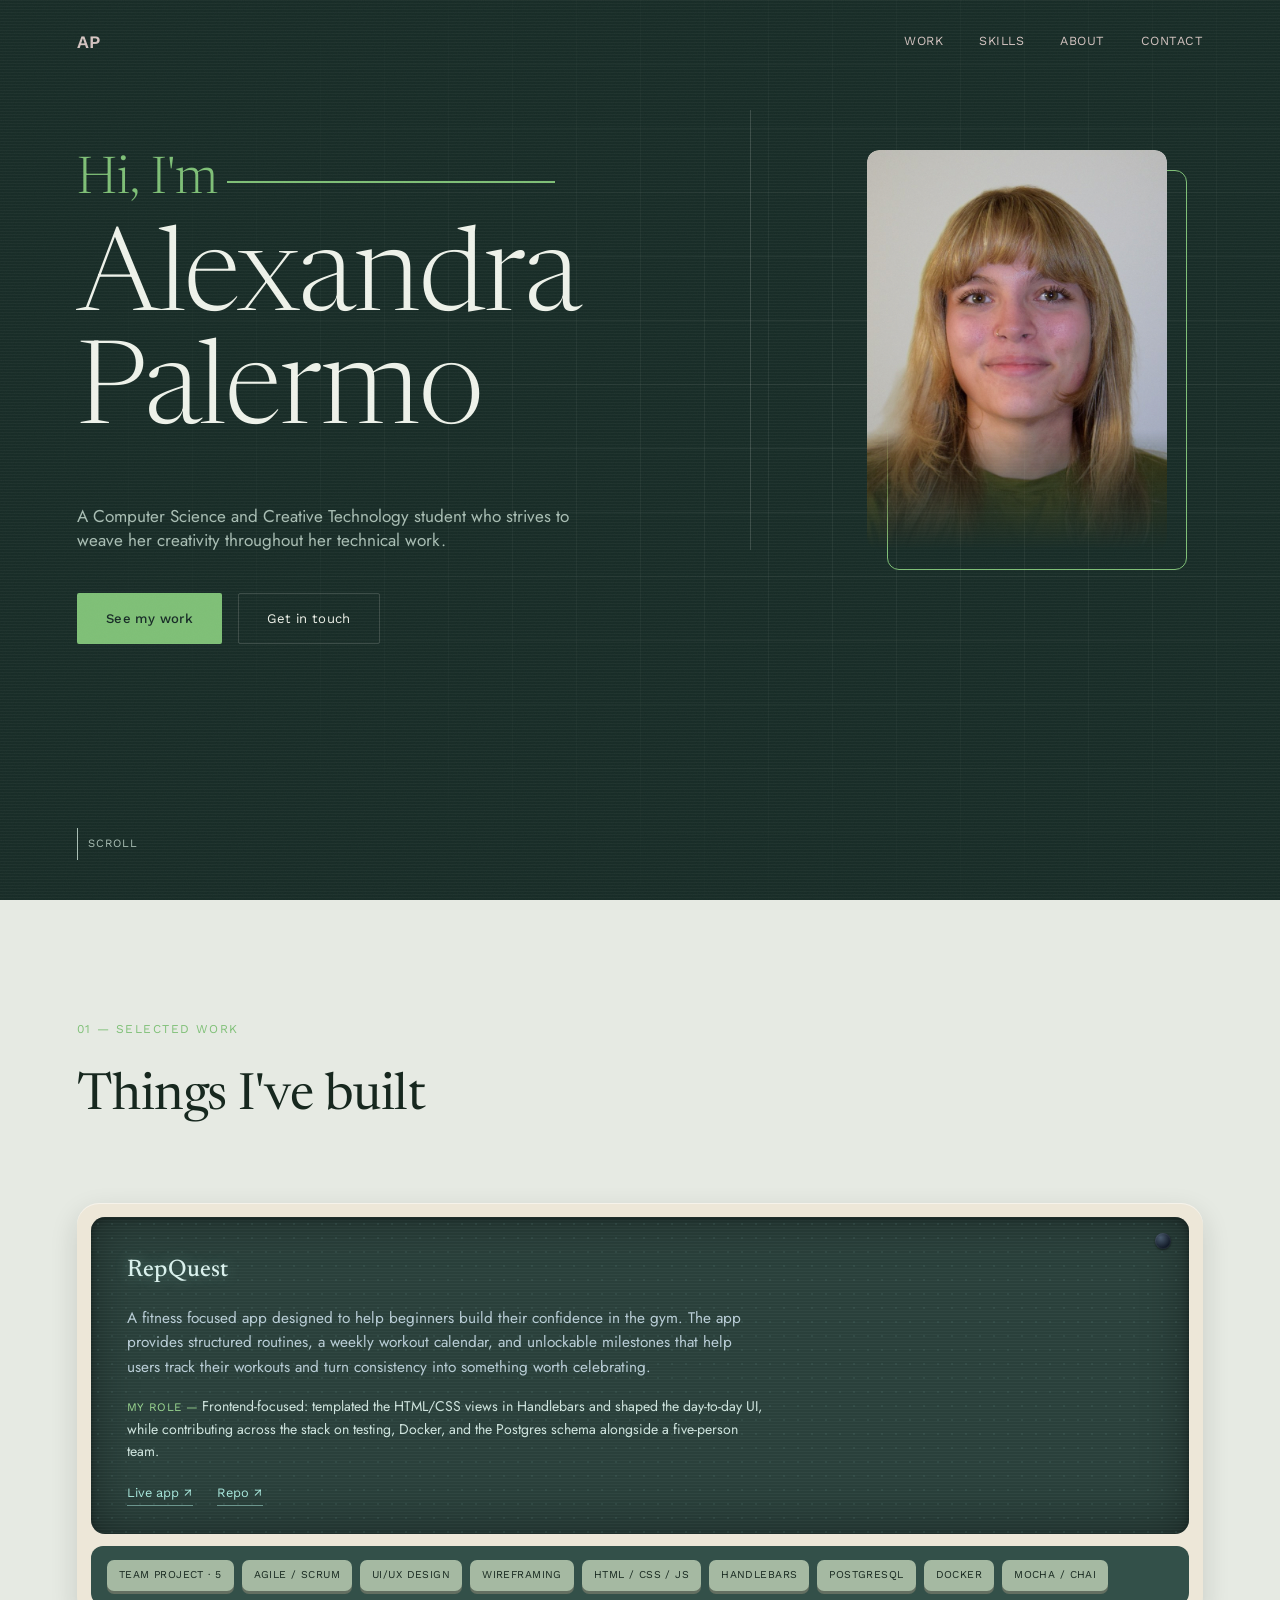
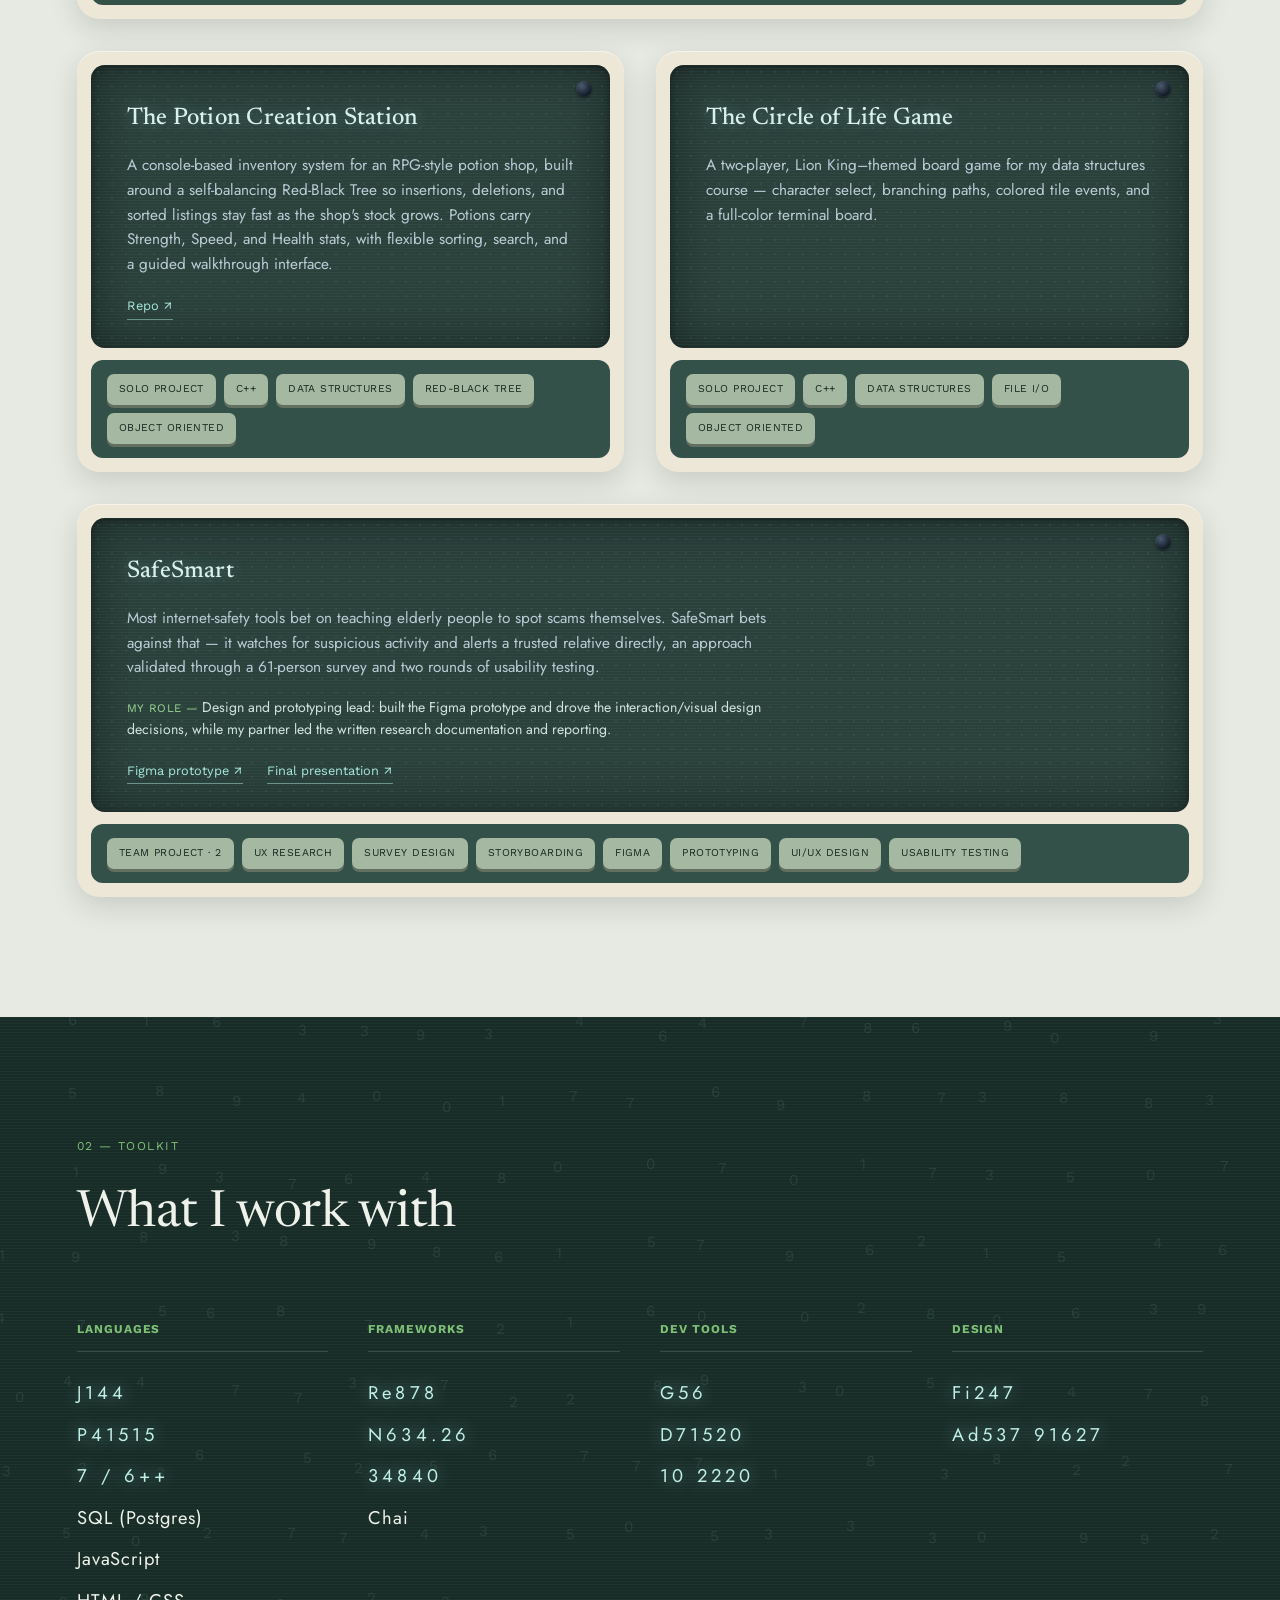
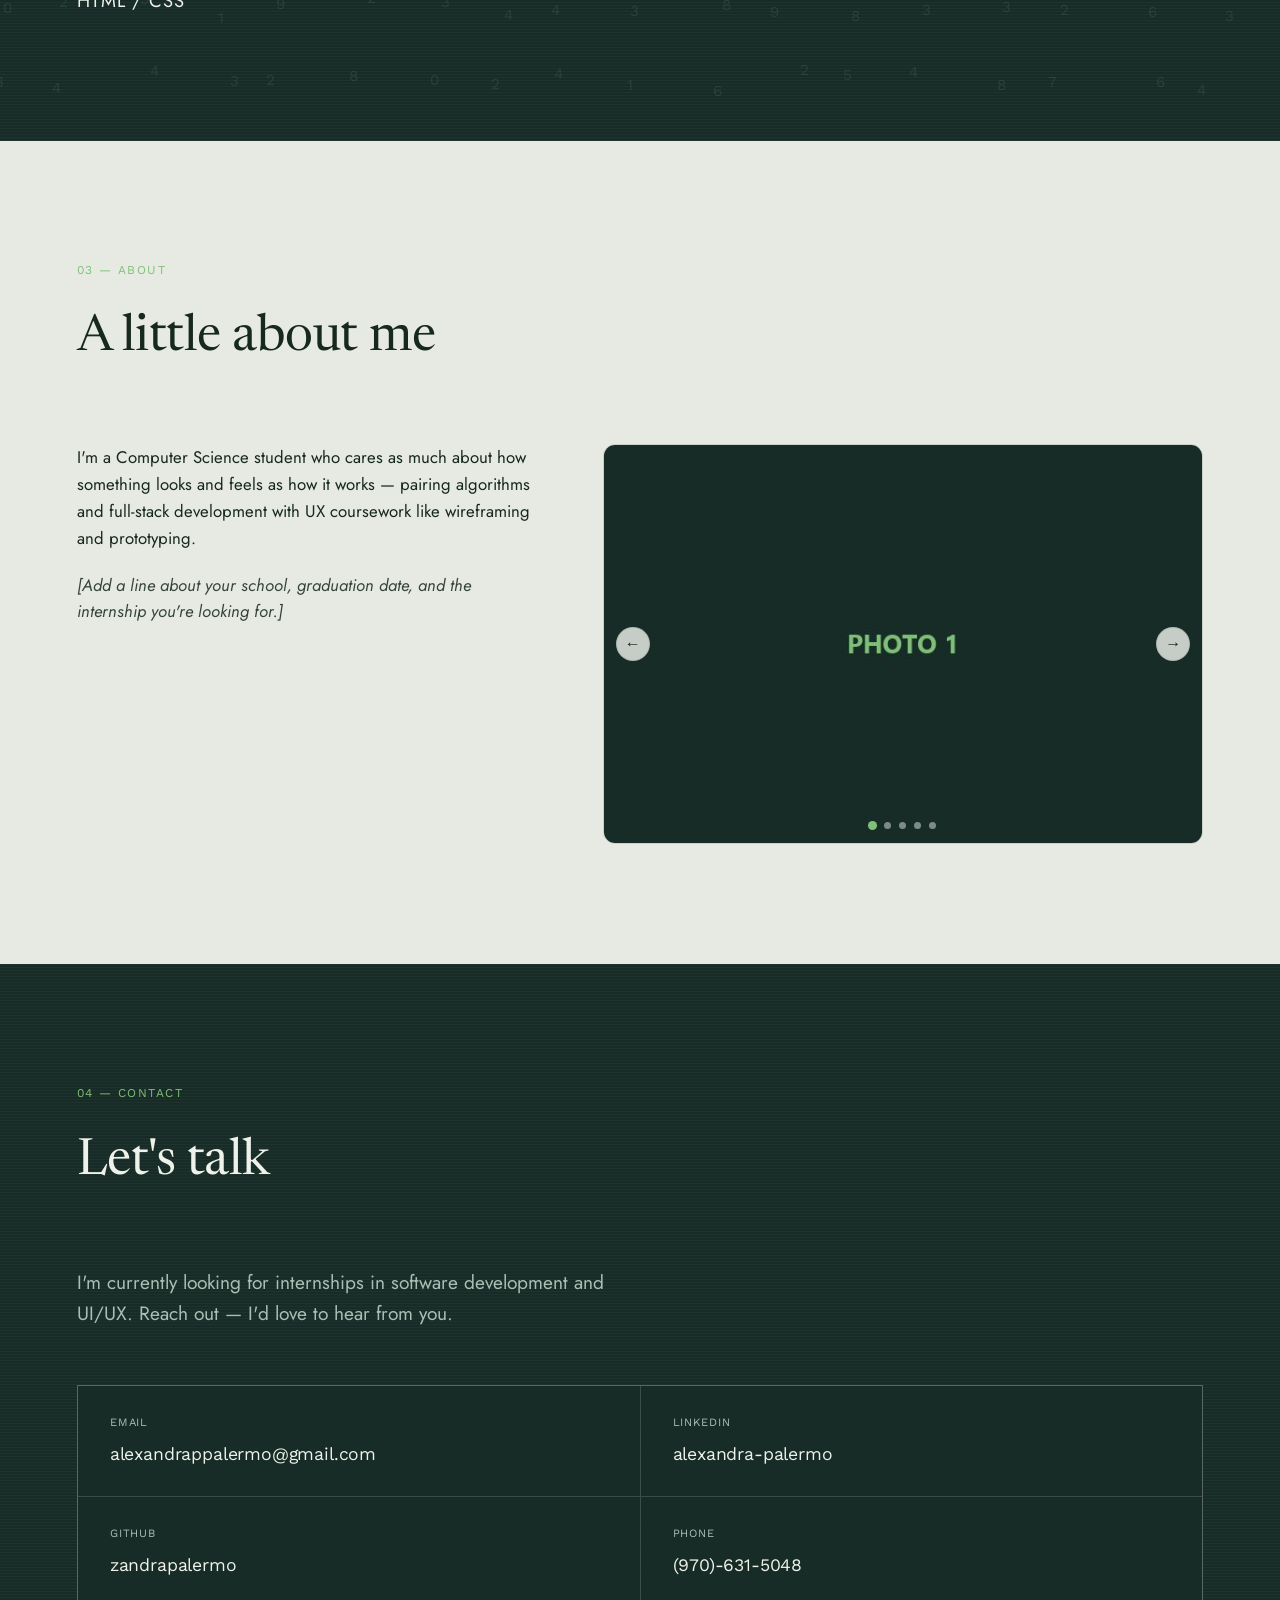
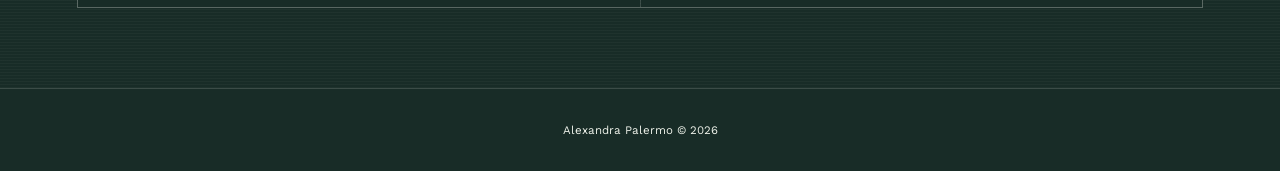
==== commit 097100b3: "Smooth out the lightbox open/close transition Scale the image in from 94% with an ease-out curve ins" ====
--- a/index.html
+++ b/index.html
@@ -22,7 +22,7 @@
 <link rel="preconnect" href="https://fonts.googleapis.com">
 <link rel="preconnect" href="https://fonts.gstatic.com" crossorigin>
 <link href="https://fonts.googleapis.com/css2?family=Newsreader:opsz,wght@6..72,300;6..72,400;6..72,500&family=Jost:wght@400;500&family=Work+Sans:wght@400;500&display=swap" rel="stylesheet">
-<link rel="stylesheet" href="style.css?v=83">
+<link rel="stylesheet" href="style.css?v=84">
 </head>
 <body>
 
@@ -257,6 +257,6 @@
   <p>Alexandra Palermo © 2026</p>
 </footer>
 
-<script src="script.js?v=83"></script>
+<script src="script.js?v=84"></script>
 </body>
 </html>
--- a/style.css
+++ b/style.css
@@ -1553,7 +1553,11 @@
   background: rgba(12, 20, 17, 0.92);
   opacity: 0;
   visibility: hidden;
-  transition: opacity 0.25s ease;
+  /* visibility is a discrete property, but transitioning it alongside
+     opacity delays the switch to hidden until the fade-out actually
+     finishes, instead of the overlay vanishing the instant the class
+     is removed. */
+  transition: opacity 0.3s ease, visibility 0.3s ease;
 }
 
 .lightbox-overlay.open {
@@ -1567,6 +1571,12 @@
   border-radius: 8px;
   box-shadow: 0 20px 60px rgba(0, 0, 0, 0.5);
   cursor: zoom-out;
+  transform: scale(0.94);
+  transition: transform 0.3s cubic-bezier(0.2, 0.8, 0.2, 1);
+}
+
+.lightbox-overlay.open img {
+  transform: scale(1);
 }
 
 .lightbox-close {
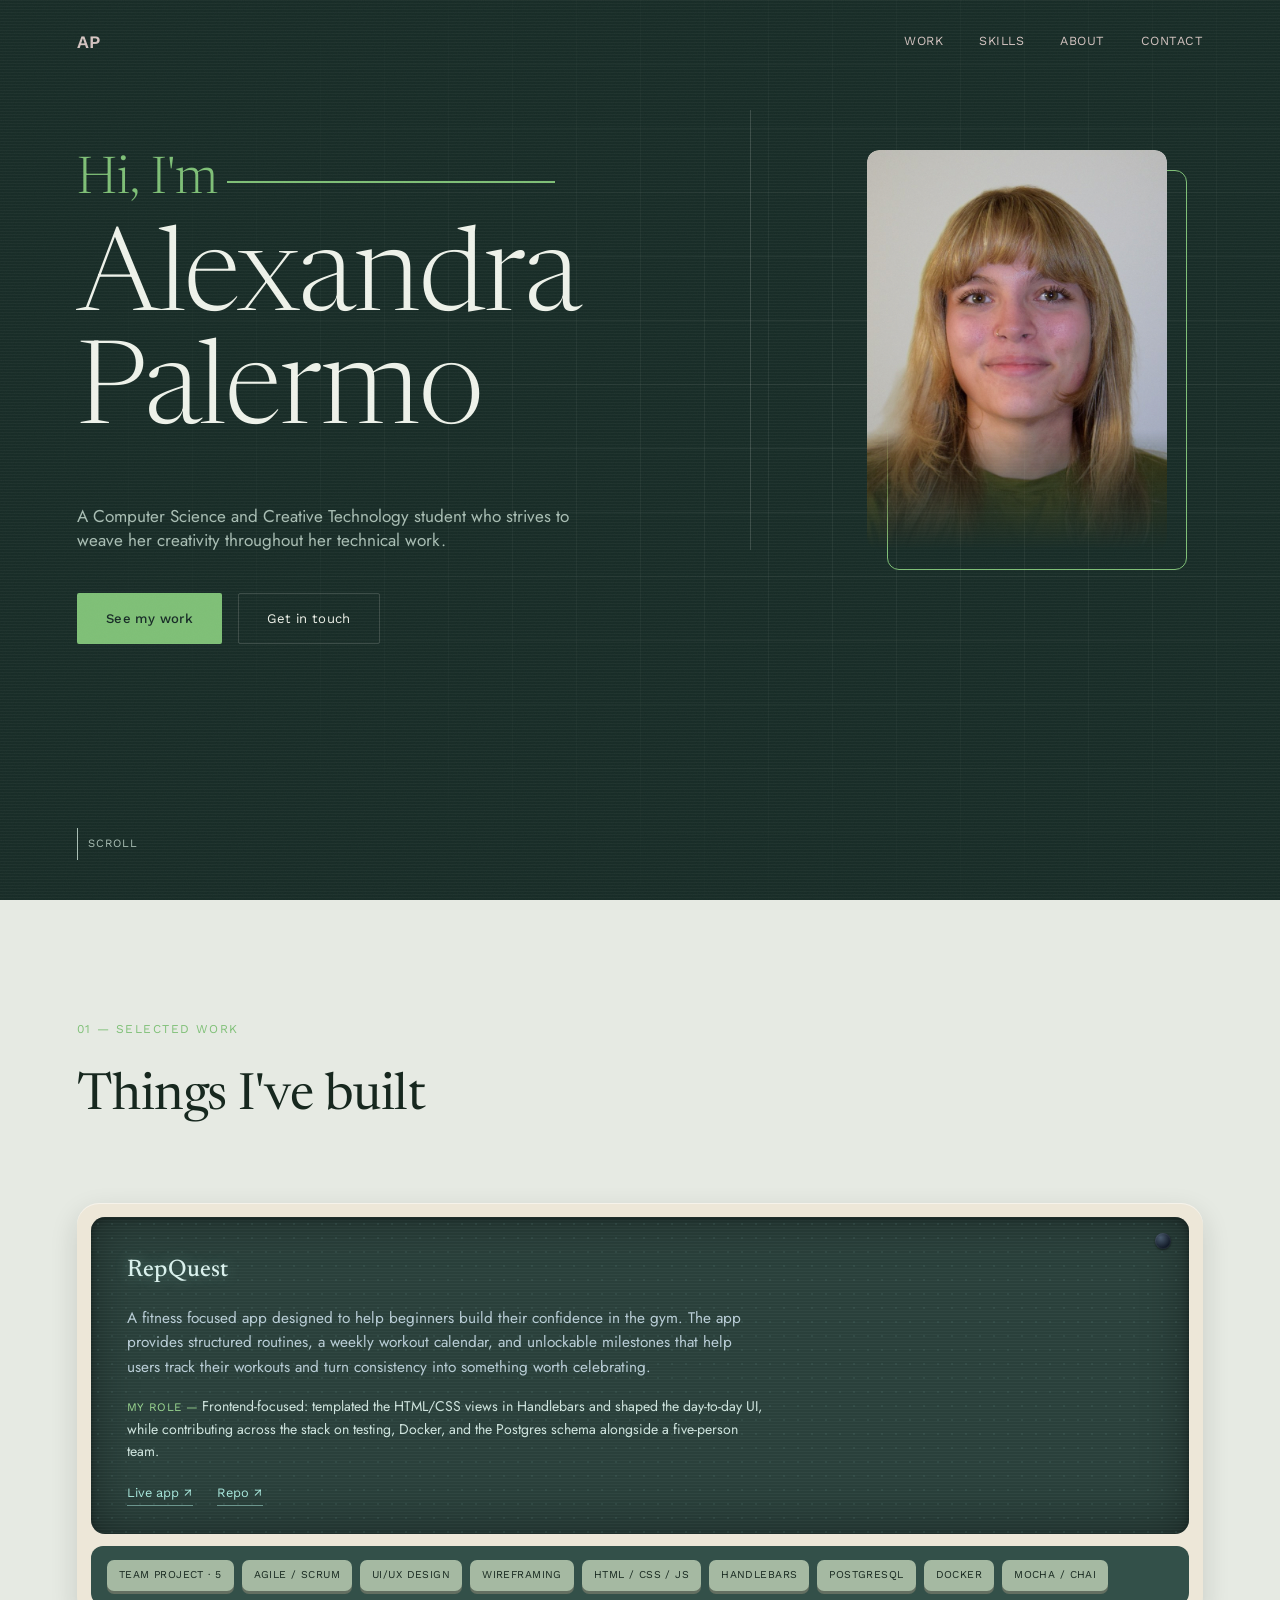
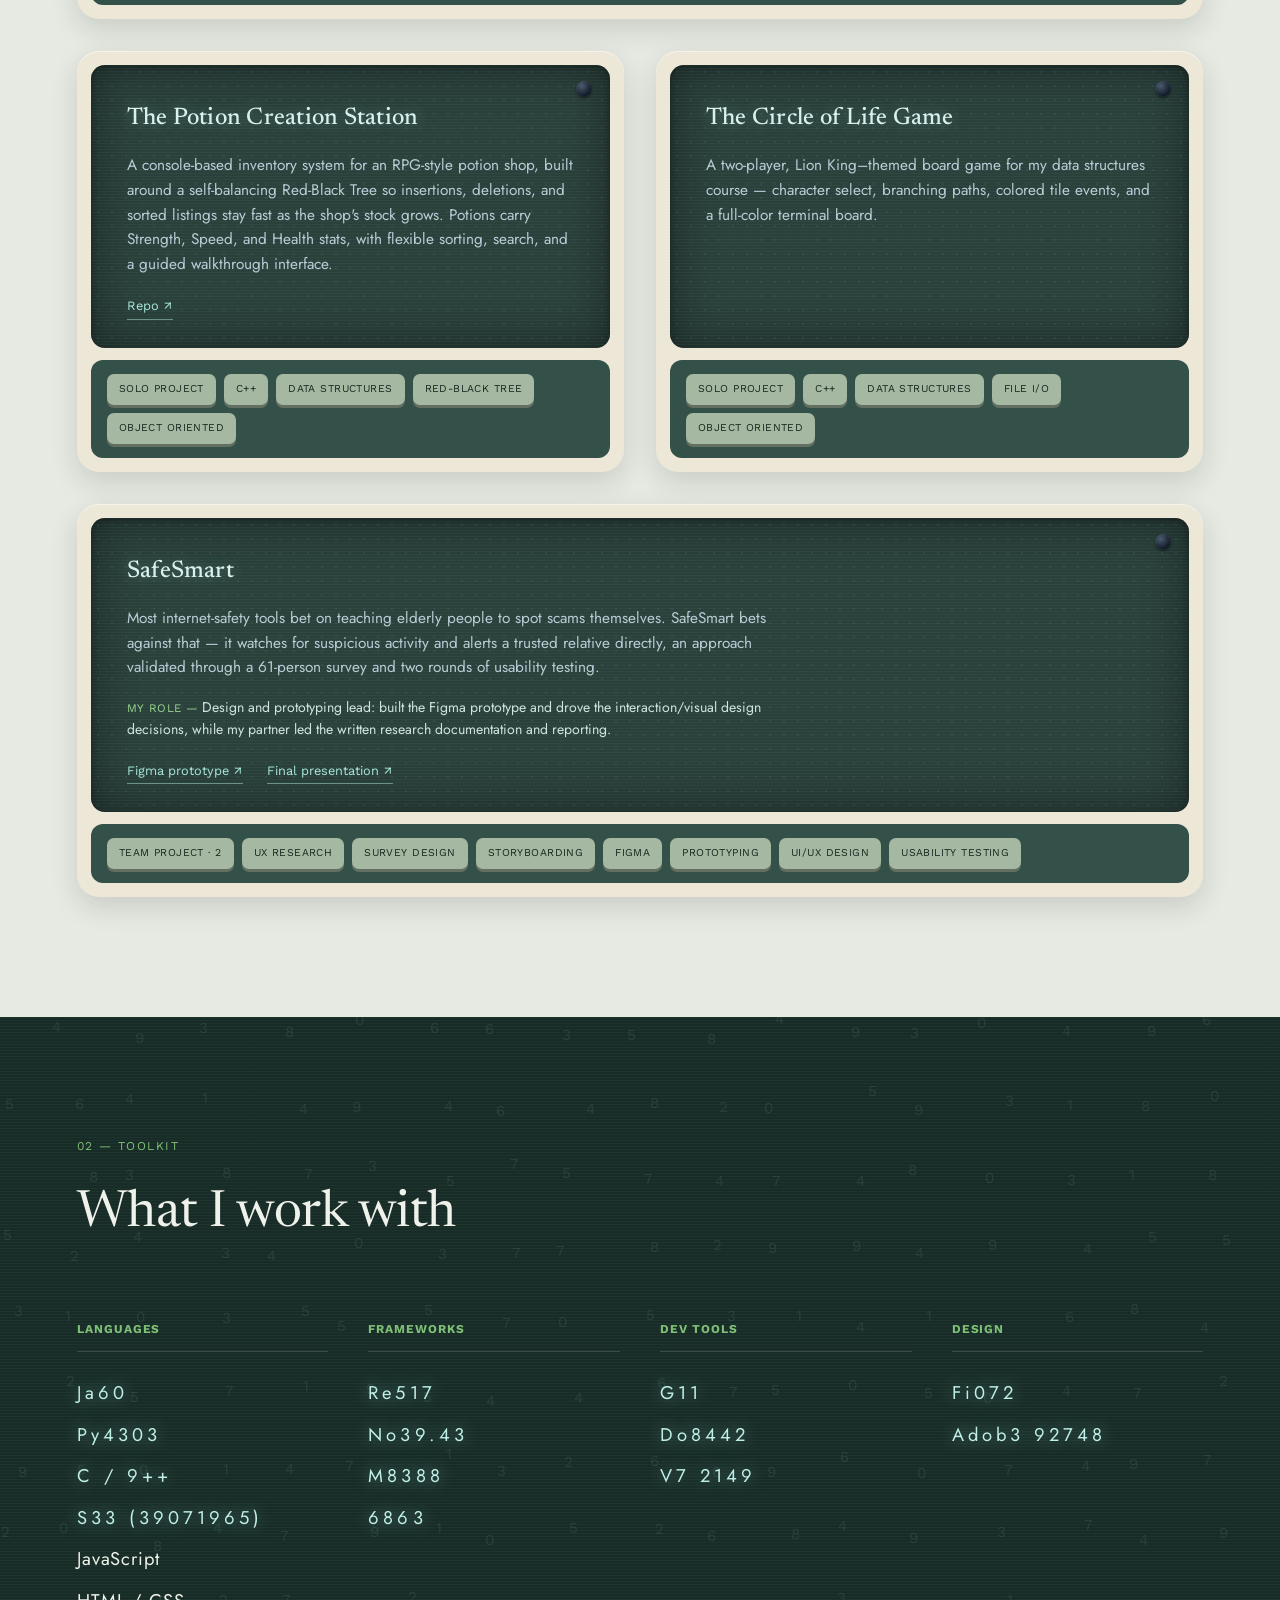
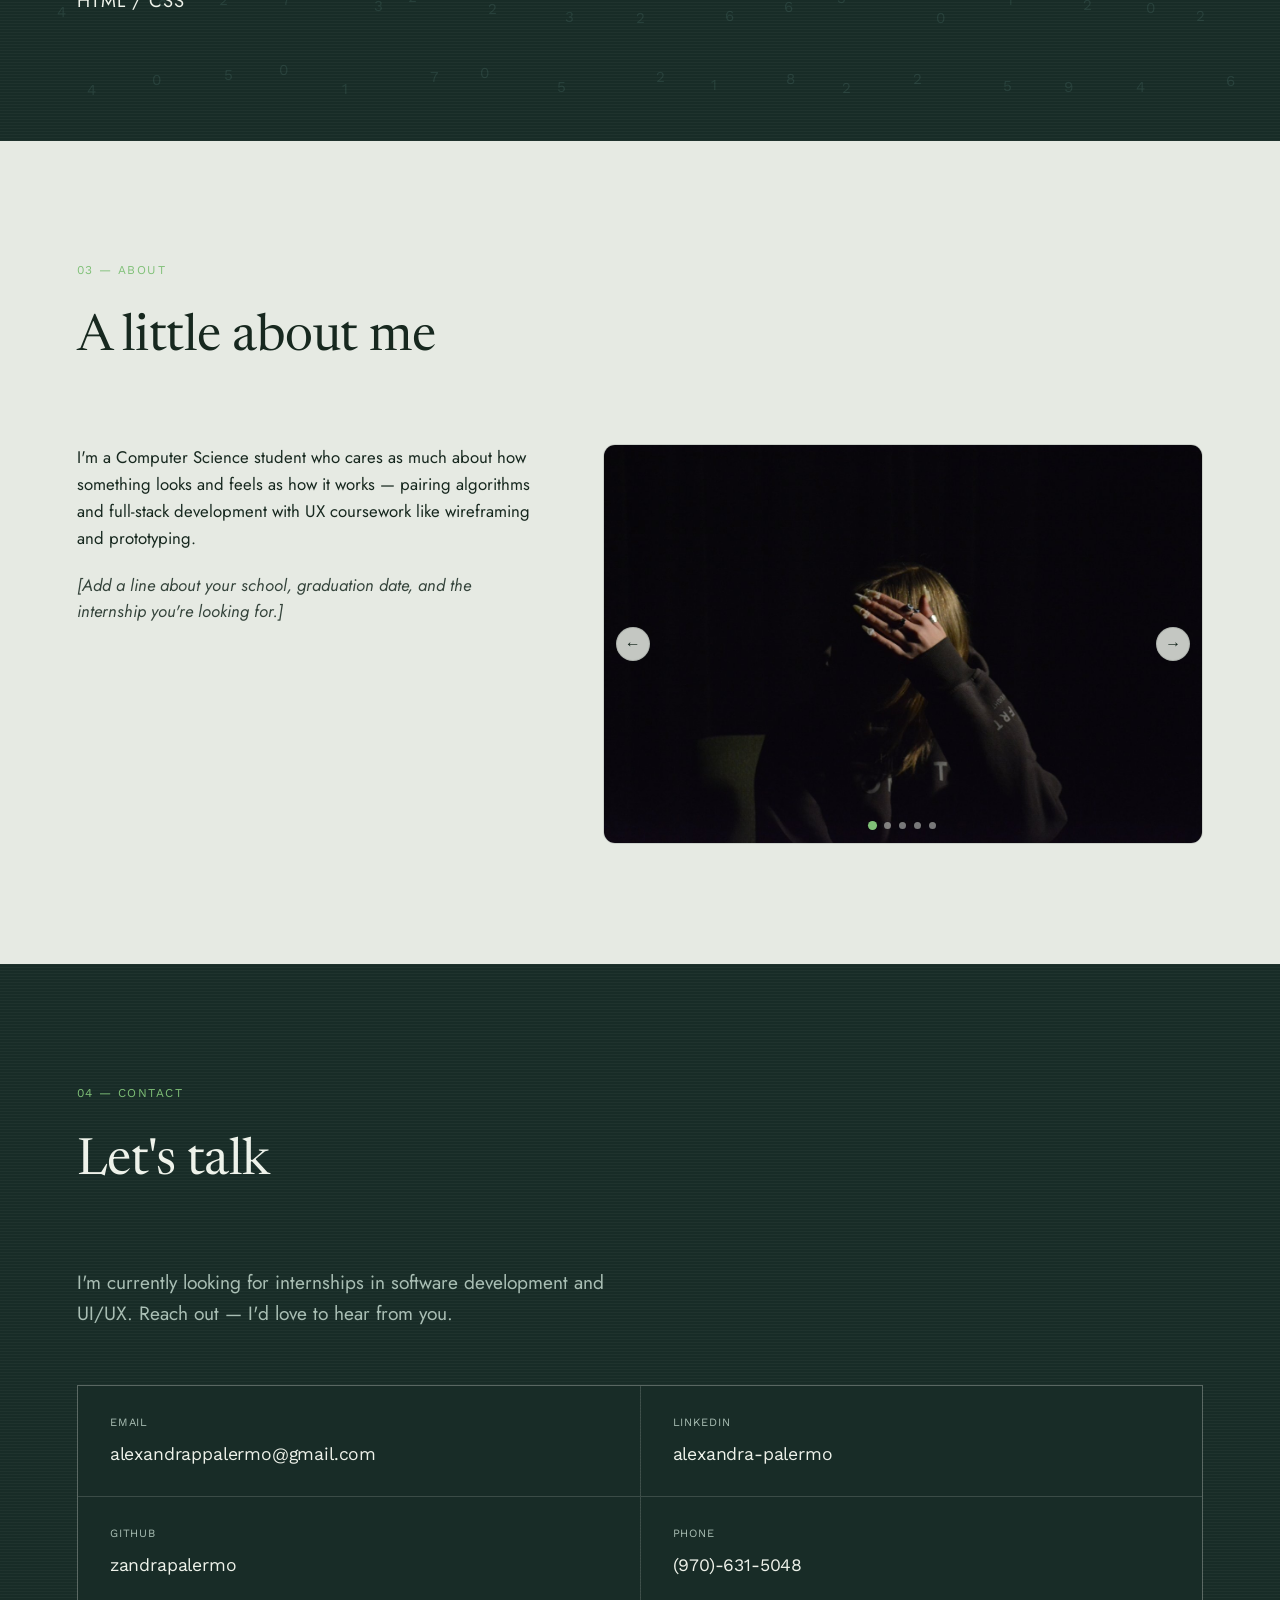
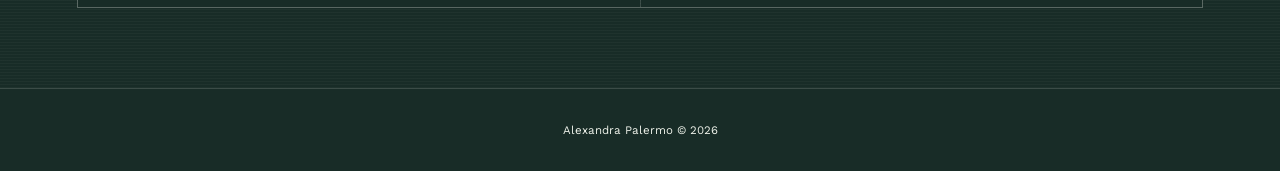
==== commit bac87edc: "Add real photos to About carousel, shrink hero photo on mobile - Replace the first two About carouse" ====
--- a/index.html
+++ b/index.html
@@ -22,7 +22,7 @@
 <link rel="preconnect" href="https://fonts.googleapis.com">
 <link rel="preconnect" href="https://fonts.gstatic.com" crossorigin>
 <link href="https://fonts.googleapis.com/css2?family=Newsreader:opsz,wght@6..72,300;6..72,400;6..72,500&family=Jost:wght@400;500&family=Work+Sans:wght@400;500&display=swap" rel="stylesheet">
-<link rel="stylesheet" href="style.css?v=84">
+<link rel="stylesheet" href="style.css?v=86">
 </head>
 <body>
 
@@ -212,8 +212,8 @@
 
       <div class="about-carousel">
         <div class="about-carousel-track">
-          <figure class="about-carousel-slide"><img src="img/about/placeholder-1.jpg" alt="Placeholder photo 1"></figure>
-          <figure class="about-carousel-slide"><img src="img/about/placeholder-2.jpg" alt="Placeholder photo 2"></figure>
+          <figure class="about-carousel-slide"><img src="img/about/photo-1.jpg" alt="Alexandra laughing with her hand over her face"></figure>
+          <figure class="about-carousel-slide"><img src="img/about/photo-2.jpg" alt="Alexandra laughing with a friend during a photoshoot"></figure>
           <figure class="about-carousel-slide"><img src="img/about/placeholder-3.jpg" alt="Placeholder photo 3"></figure>
           <figure class="about-carousel-slide"><img src="img/about/placeholder-4.jpg" alt="Placeholder photo 4"></figure>
           <figure class="about-carousel-slide"><img src="img/about/placeholder-5.jpg" alt="Placeholder photo 5"></figure>
@@ -257,6 +257,6 @@
   <p>Alexandra Palermo © 2026</p>
 </footer>
 
-<script src="script.js?v=84"></script>
+<script src="script.js?v=86"></script>
 </body>
 </html>
--- a/style.css
+++ b/style.css
@@ -1243,7 +1243,7 @@
    background at the bottom instead of ending in a hard edge */
 .hero-photo {
   position: relative;
-  width: min(300px, 62vw);
+  width: min(300px, 54vw);
   margin: 0 auto;
 }
 
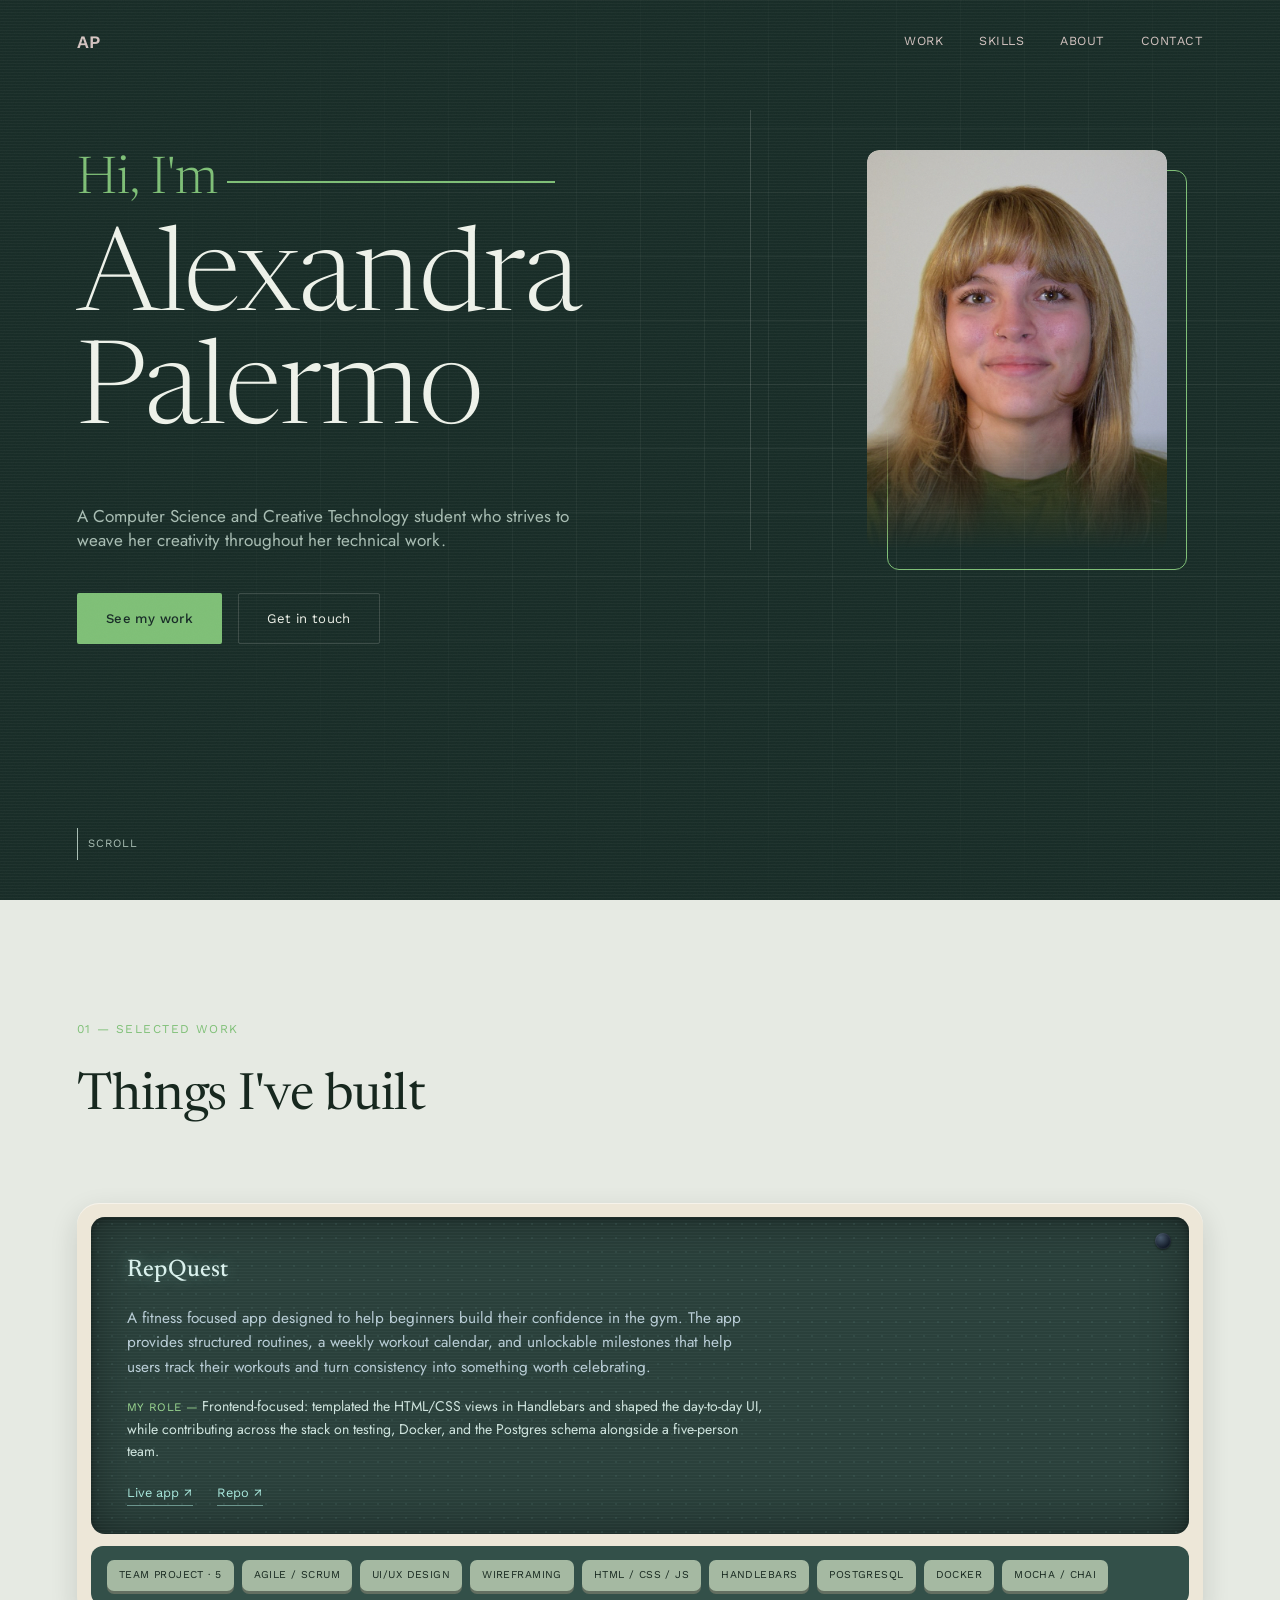
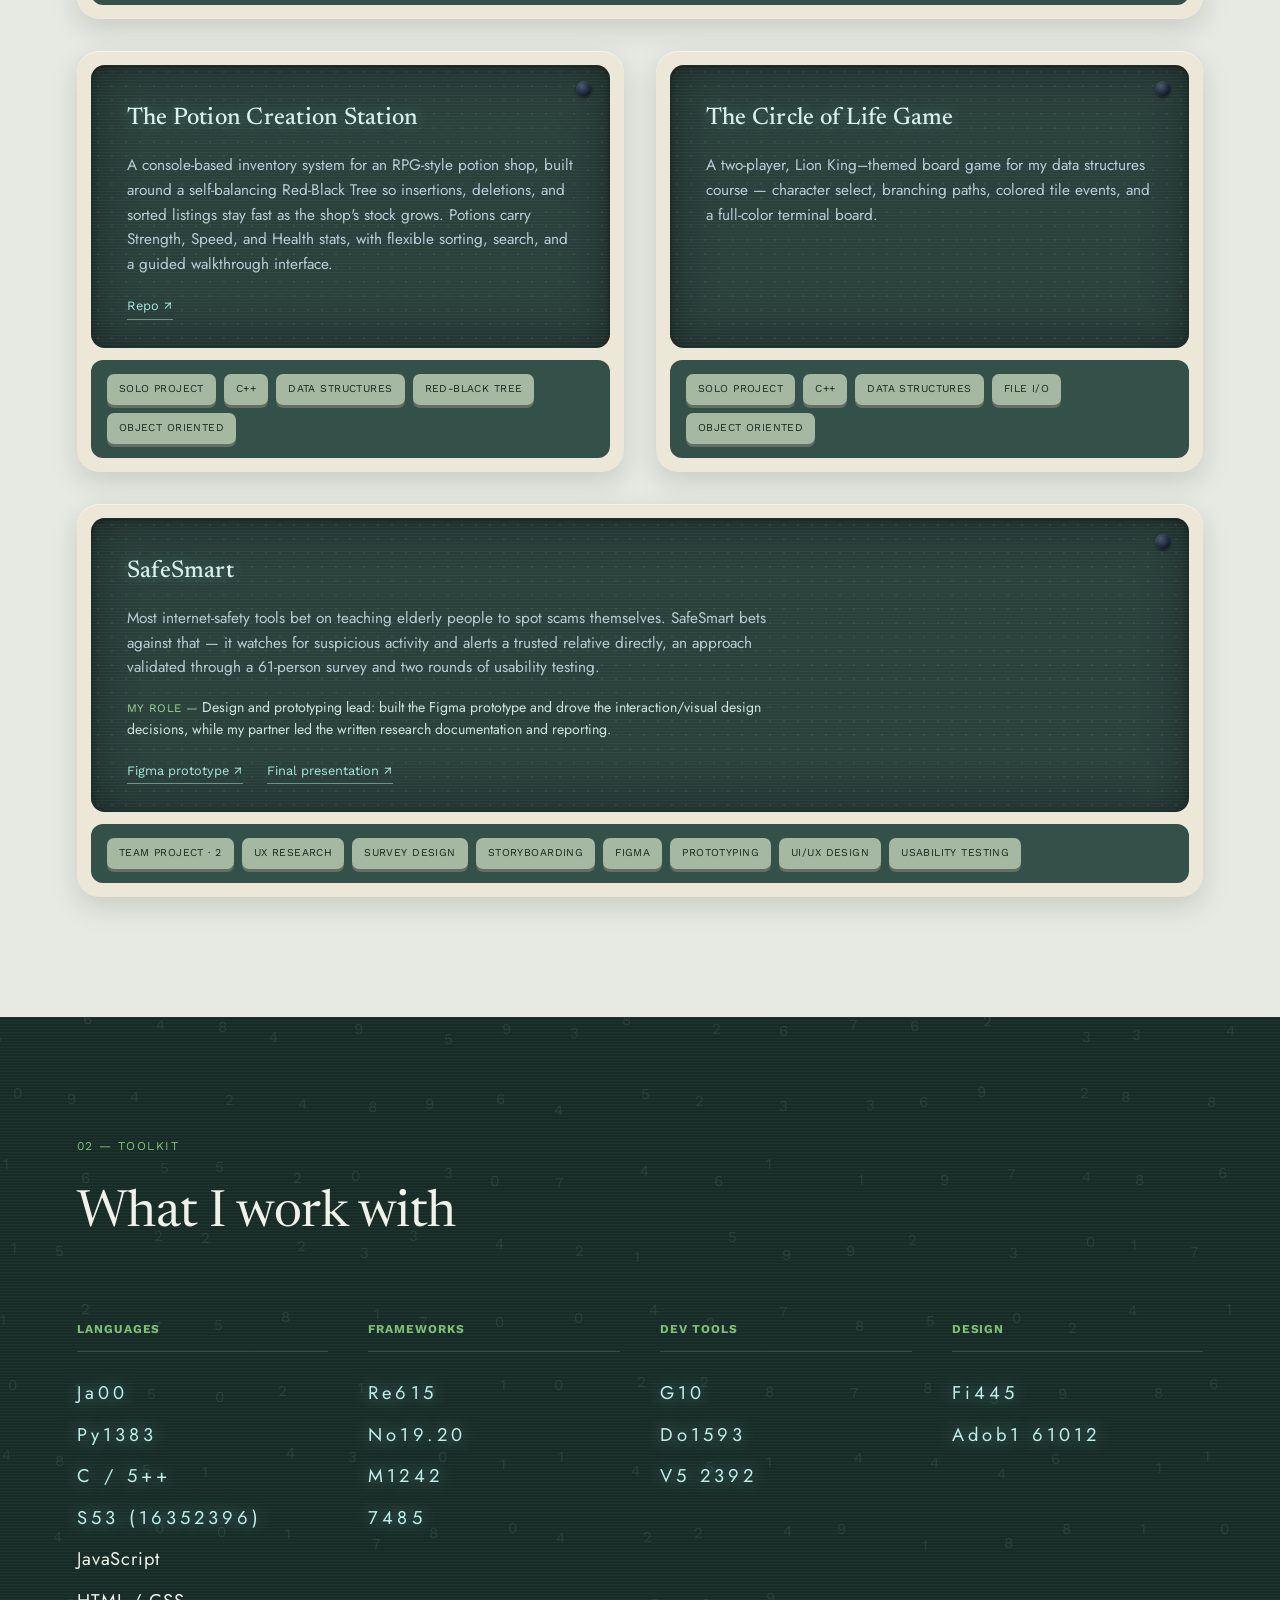
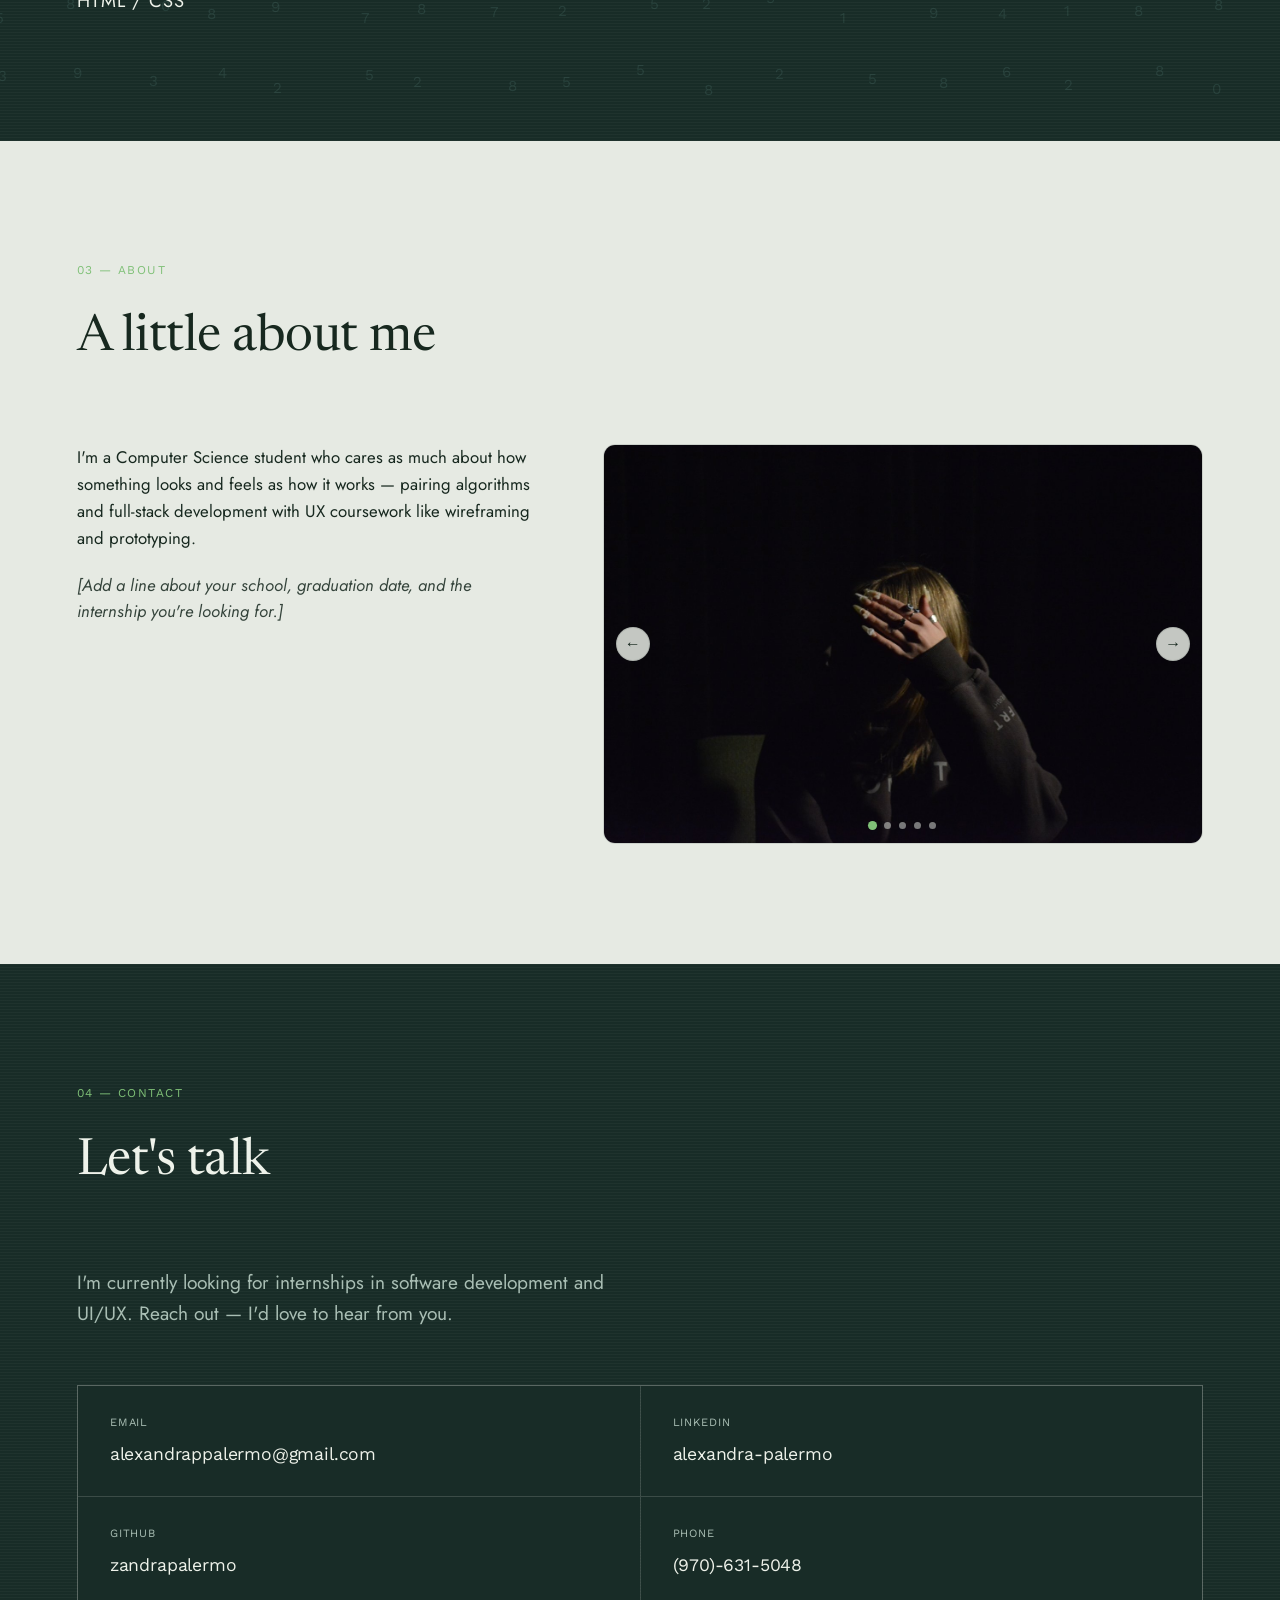
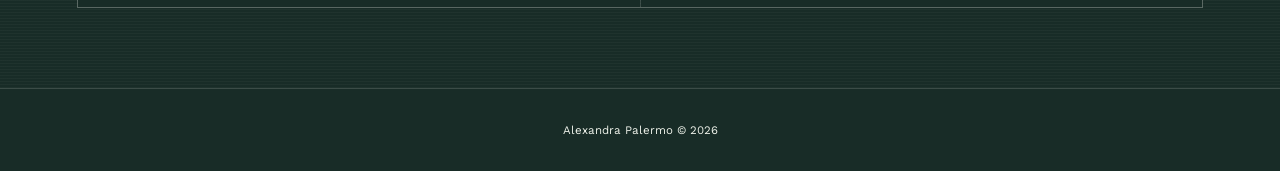
==== commit c3582c02: "Fix hero text/photo gap ballooning on wide monitors Once hero-content hit its max-width cap, justify" ====
--- a/index.html
+++ b/index.html
@@ -22,7 +22,7 @@
 <link rel="preconnect" href="https://fonts.googleapis.com">
 <link rel="preconnect" href="https://fonts.gstatic.com" crossorigin>
 <link href="https://fonts.googleapis.com/css2?family=Newsreader:opsz,wght@6..72,300;6..72,400;6..72,500&family=Jost:wght@400;500&family=Work+Sans:wght@400;500&display=swap" rel="stylesheet">
-<link rel="stylesheet" href="style.css?v=86">
+<link rel="stylesheet" href="style.css?v=88">
 </head>
 <body>
 
@@ -257,6 +257,6 @@
   <p>Alexandra Palermo © 2026</p>
 </footer>
 
-<script src="script.js?v=86"></script>
+<script src="script.js?v=88"></script>
 </body>
 </html>
--- a/style.css
+++ b/style.css
@@ -221,7 +221,14 @@
 
 .hero-intro {
   flex: 1 1 480px;
-  max-width: 560px;
+  /* None of hero-intro's children actually stretch to fill extra
+     width (the pitch has its own 640px cap, the name/buttons are
+     fixed-content), so this cap mostly just controls how much of
+     hero-content's leftover space gets absorbed as hero-intro's own
+     flex-grow instead of spilling into the gap between it and the
+     photo — keeps that gap from ballooning on a wide monitor once
+     both columns hit their old, smaller max-widths. */
+  max-width: 800px;
 }
 
 .eyebrow {
@@ -252,6 +259,11 @@
 
 .hero h1 {
   position: relative;
+  /* Own width cap, independent of hero-intro's — "Hi, I'm" wrapping
+     onto its own line above the name depends on this staying narrow
+     enough to force it, regardless of how wide hero-intro itself
+     grows for gap-control purposes. */
+  max-width: 560px;
   font-family: var(--font-display);
   font-weight: 300;
   font-size: clamp(3.4rem, 9.6vw, 7.2rem);
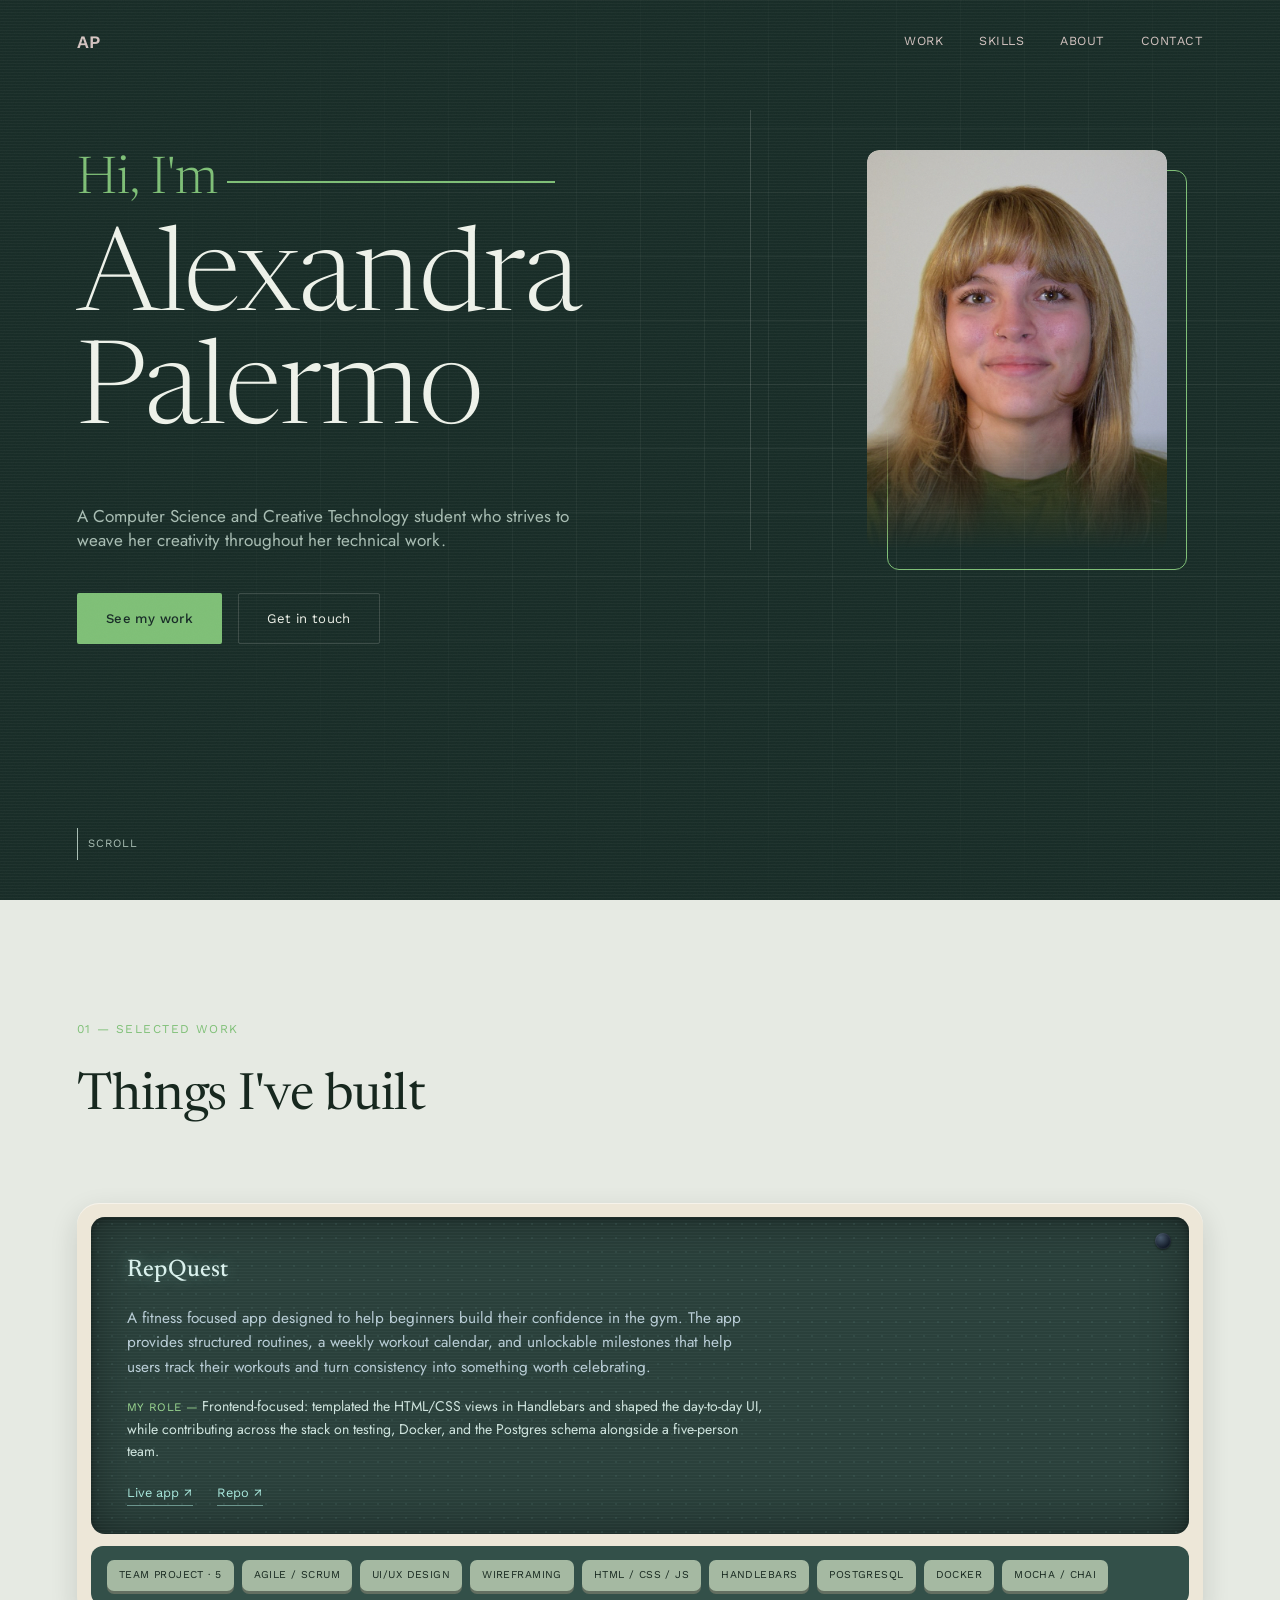
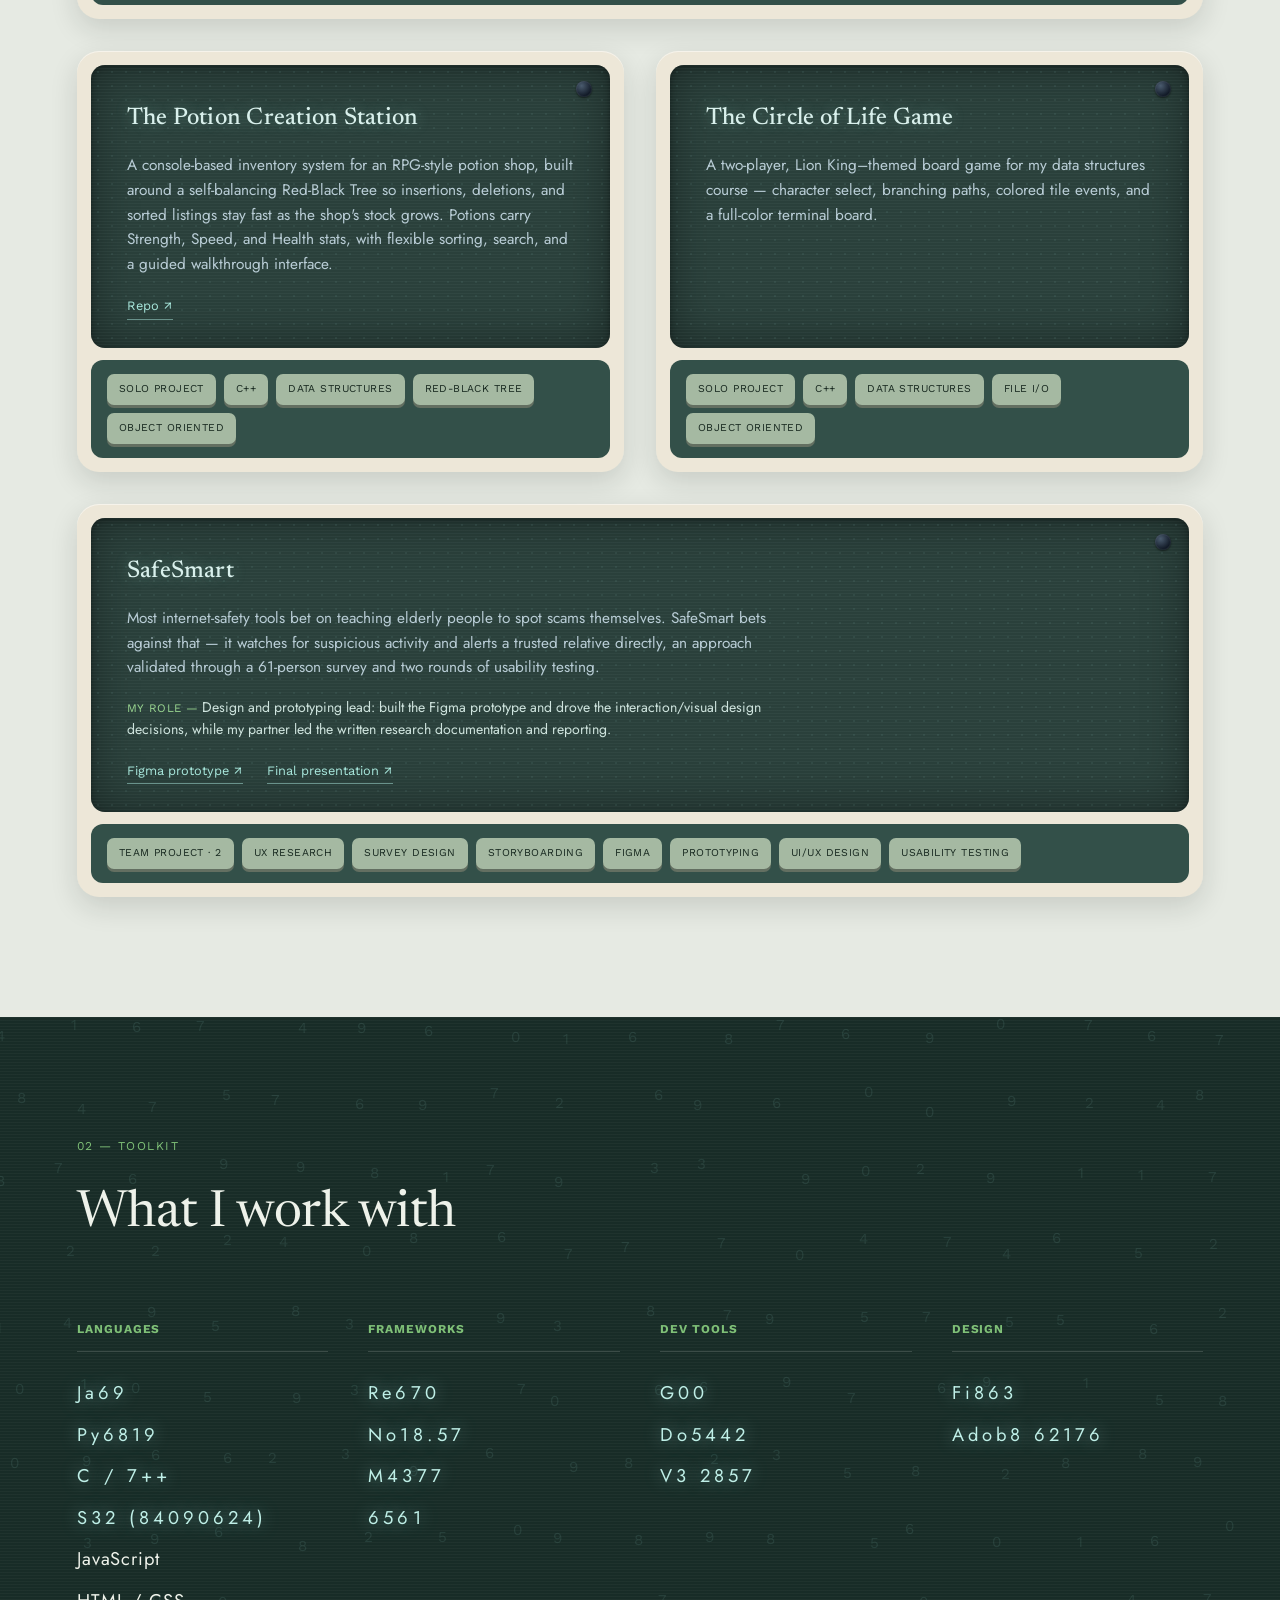
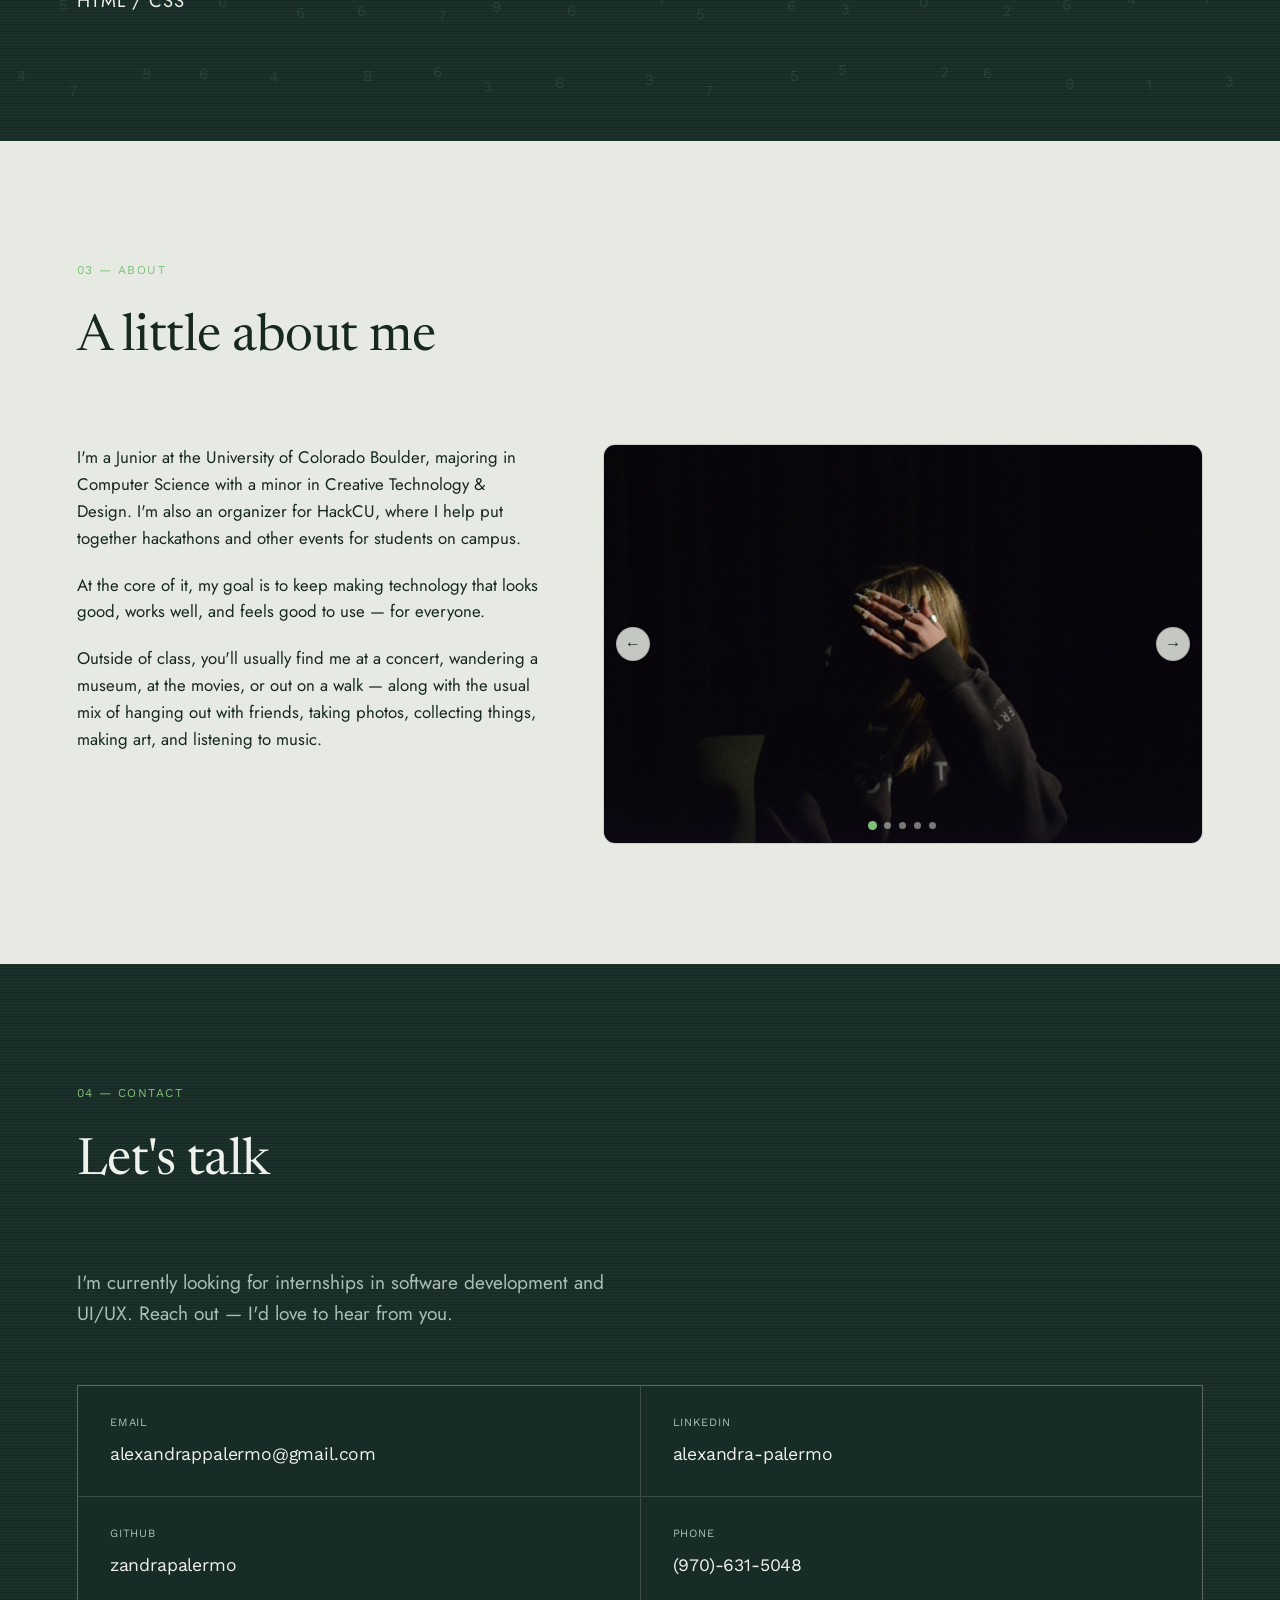
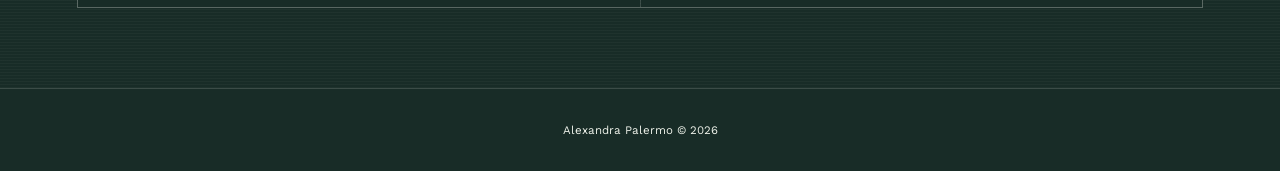
==== commit 9e4769bd: "Write real About section bio Replace the placeholder bio with real content: CU Boulder CS major + Cr" ====
--- a/index.html
+++ b/index.html
@@ -22,7 +22,7 @@
 <link rel="preconnect" href="https://fonts.googleapis.com">
 <link rel="preconnect" href="https://fonts.gstatic.com" crossorigin>
 <link href="https://fonts.googleapis.com/css2?family=Newsreader:opsz,wght@6..72,300;6..72,400;6..72,500&family=Jost:wght@400;500&family=Work+Sans:wght@400;500&display=swap" rel="stylesheet">
-<link rel="stylesheet" href="style.css?v=88">
+<link rel="stylesheet" href="style.css?v=92">
 </head>
 <body>
 
@@ -206,8 +206,9 @@
     </div>
     <div class="about-layout">
       <div class="prose">
-        <p>I'm a Computer Science student who cares as much about how something looks and feels as how it works — pairing algorithms and full-stack development with UX coursework like wireframing and prototyping.</p>
-        <p class="placeholder-text">[Add a line about your school, graduation date, and the internship you're looking for.]</p>
+        <p>I'm a Junior at the University of Colorado Boulder, majoring in Computer Science with a minor in Creative Technology &amp; Design. I'm also an organizer for HackCU, where I help put together hackathons and other events for students on campus.</p>
+        <p>At the core of it, my goal is to keep making technology that looks good, works well, and feels good to use — for everyone.</p>
+        <p>Outside of class, you'll usually find me at a concert, wandering a museum, at the movies, or out on a walk — along with the usual mix of hanging out with friends, taking photos, collecting things, making art, and listening to music.</p>
       </div>
 
       <div class="about-carousel">
@@ -257,6 +258,6 @@
   <p>Alexandra Palermo © 2026</p>
 </footer>
 
-<script src="script.js?v=88"></script>
+<script src="script.js?v=92"></script>
 </body>
 </html>
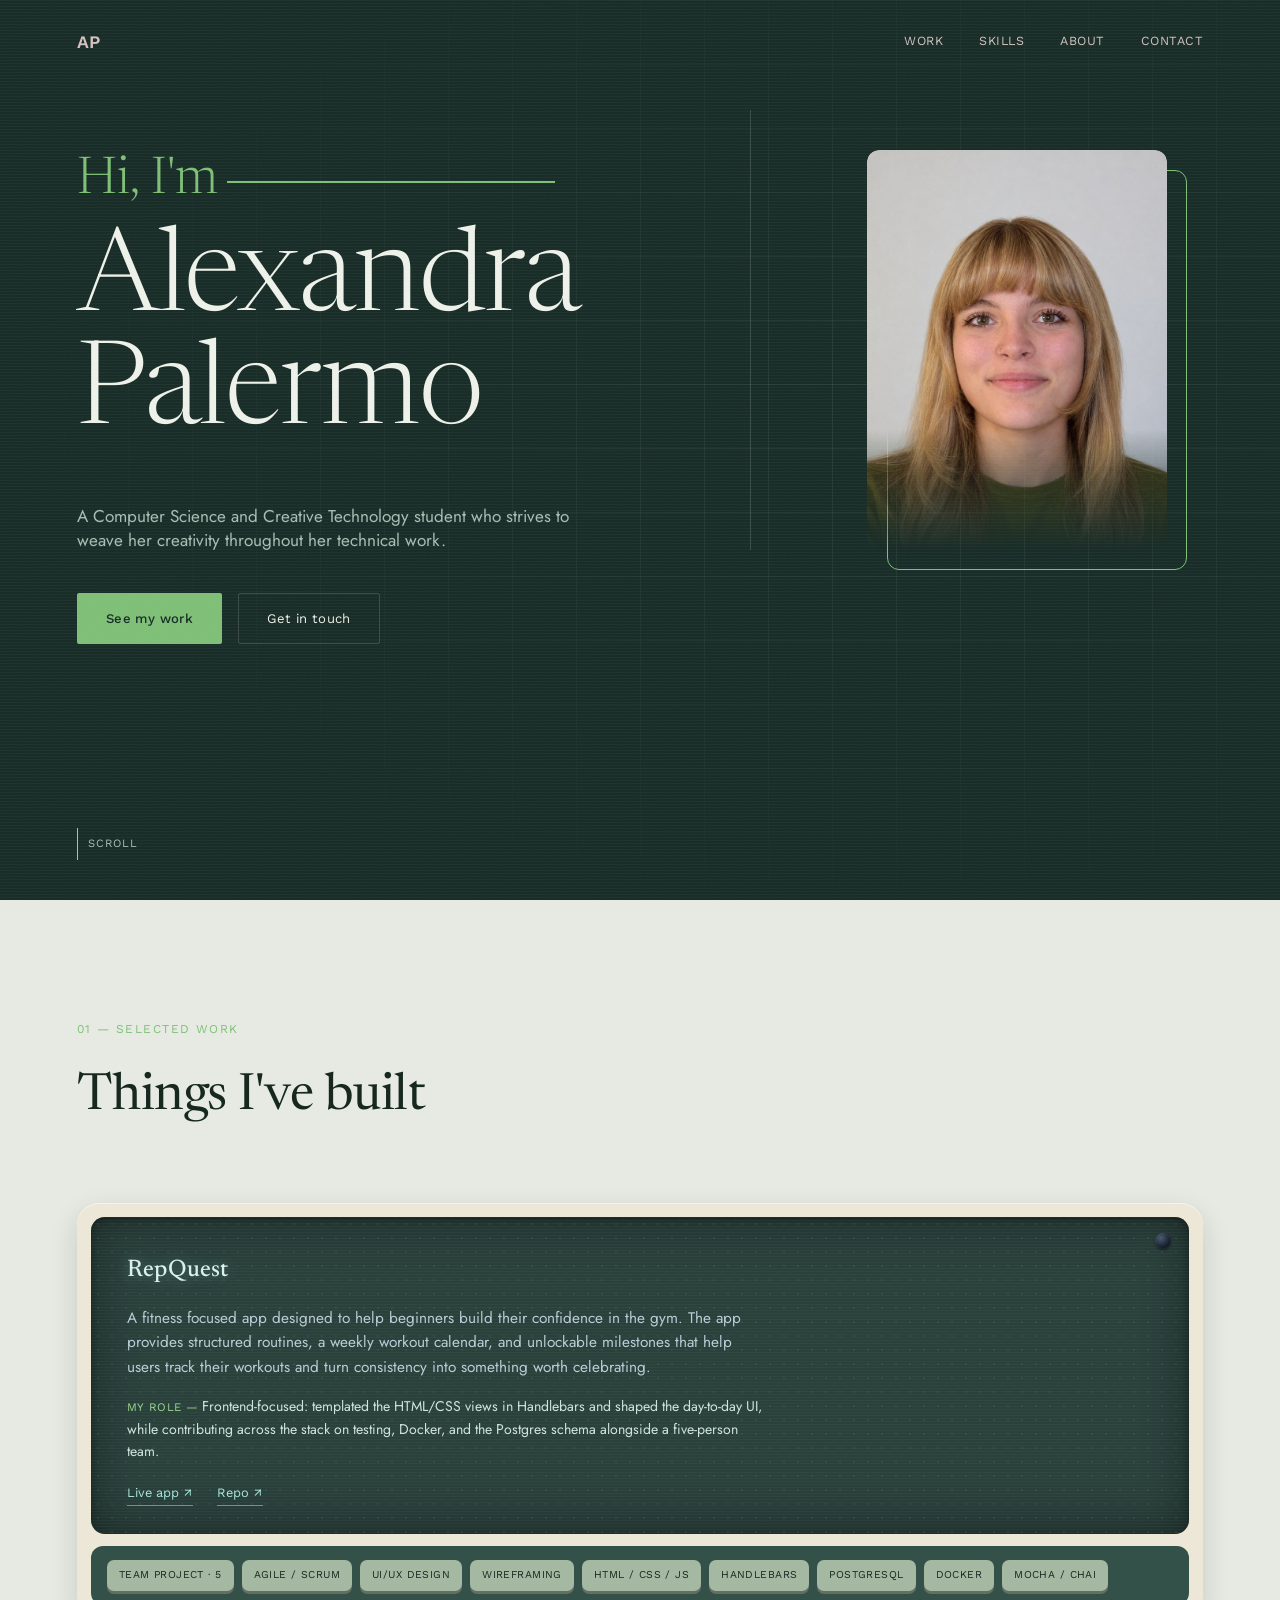
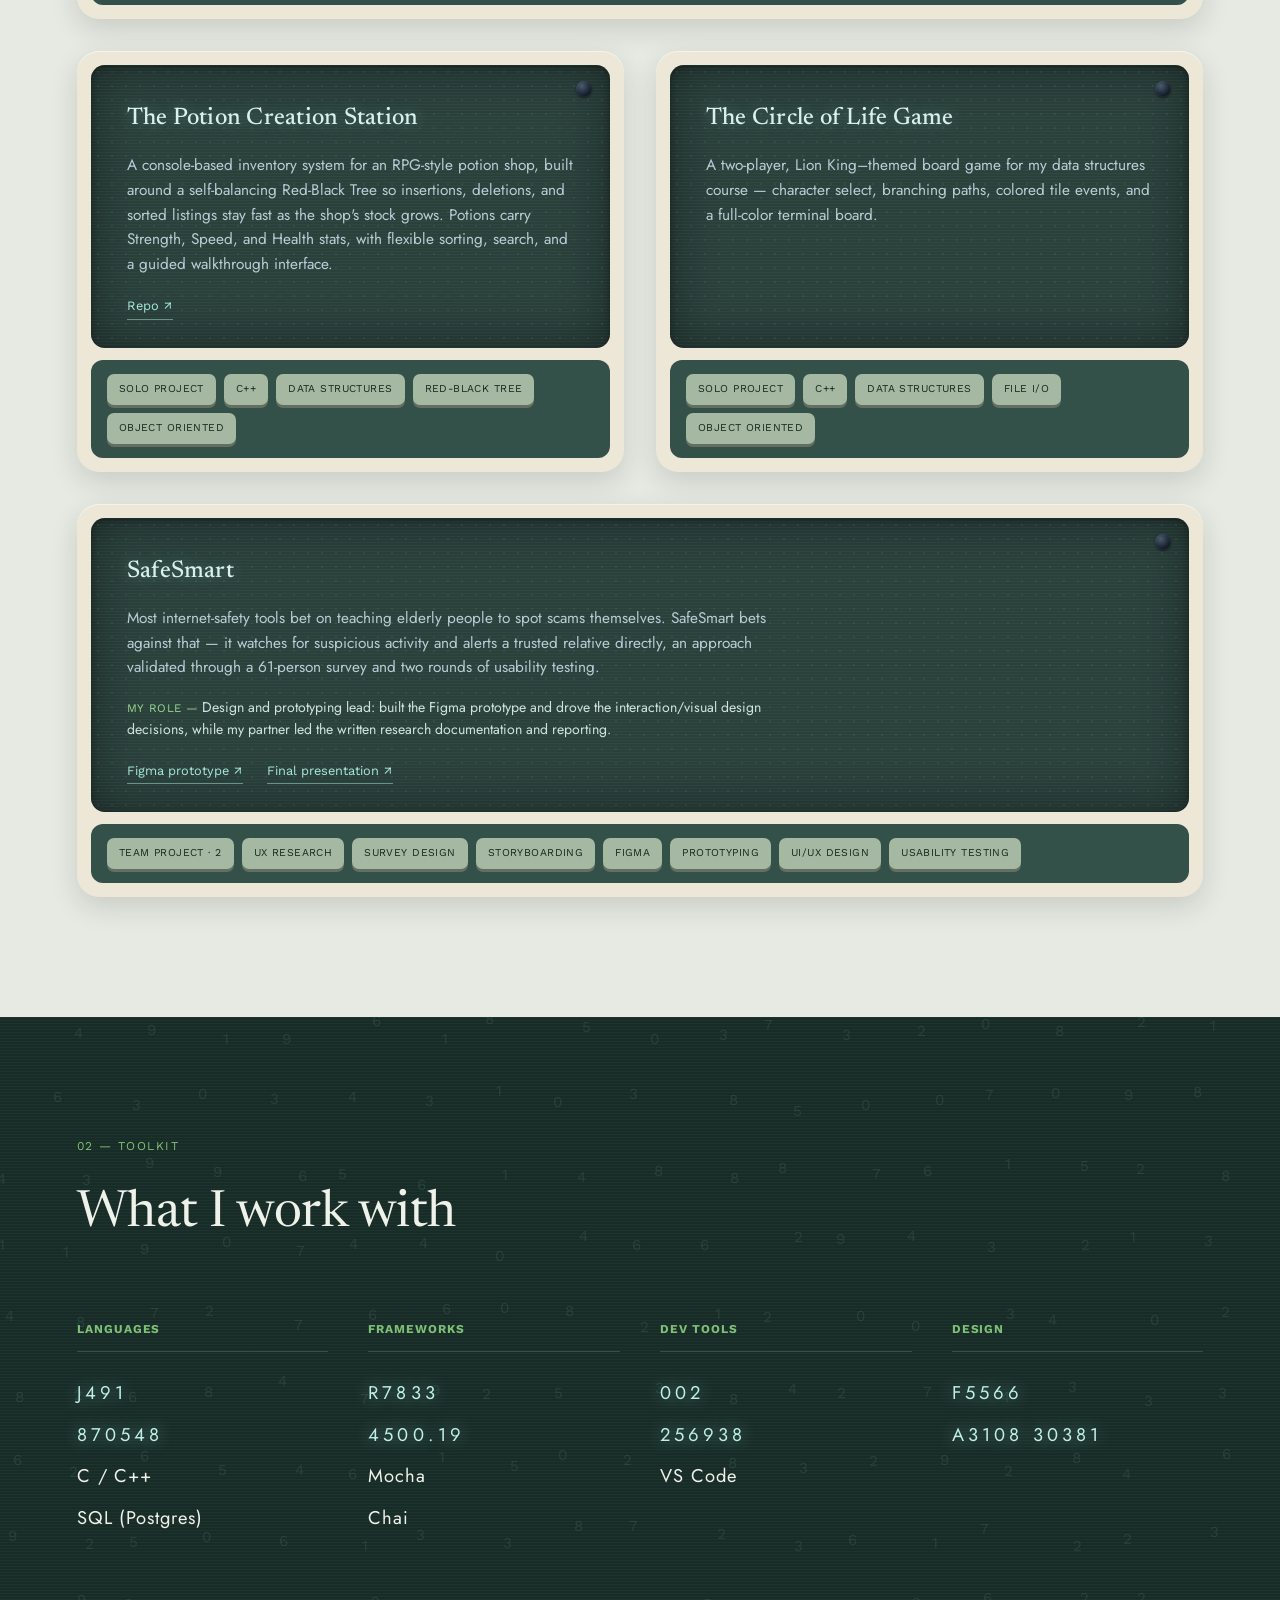
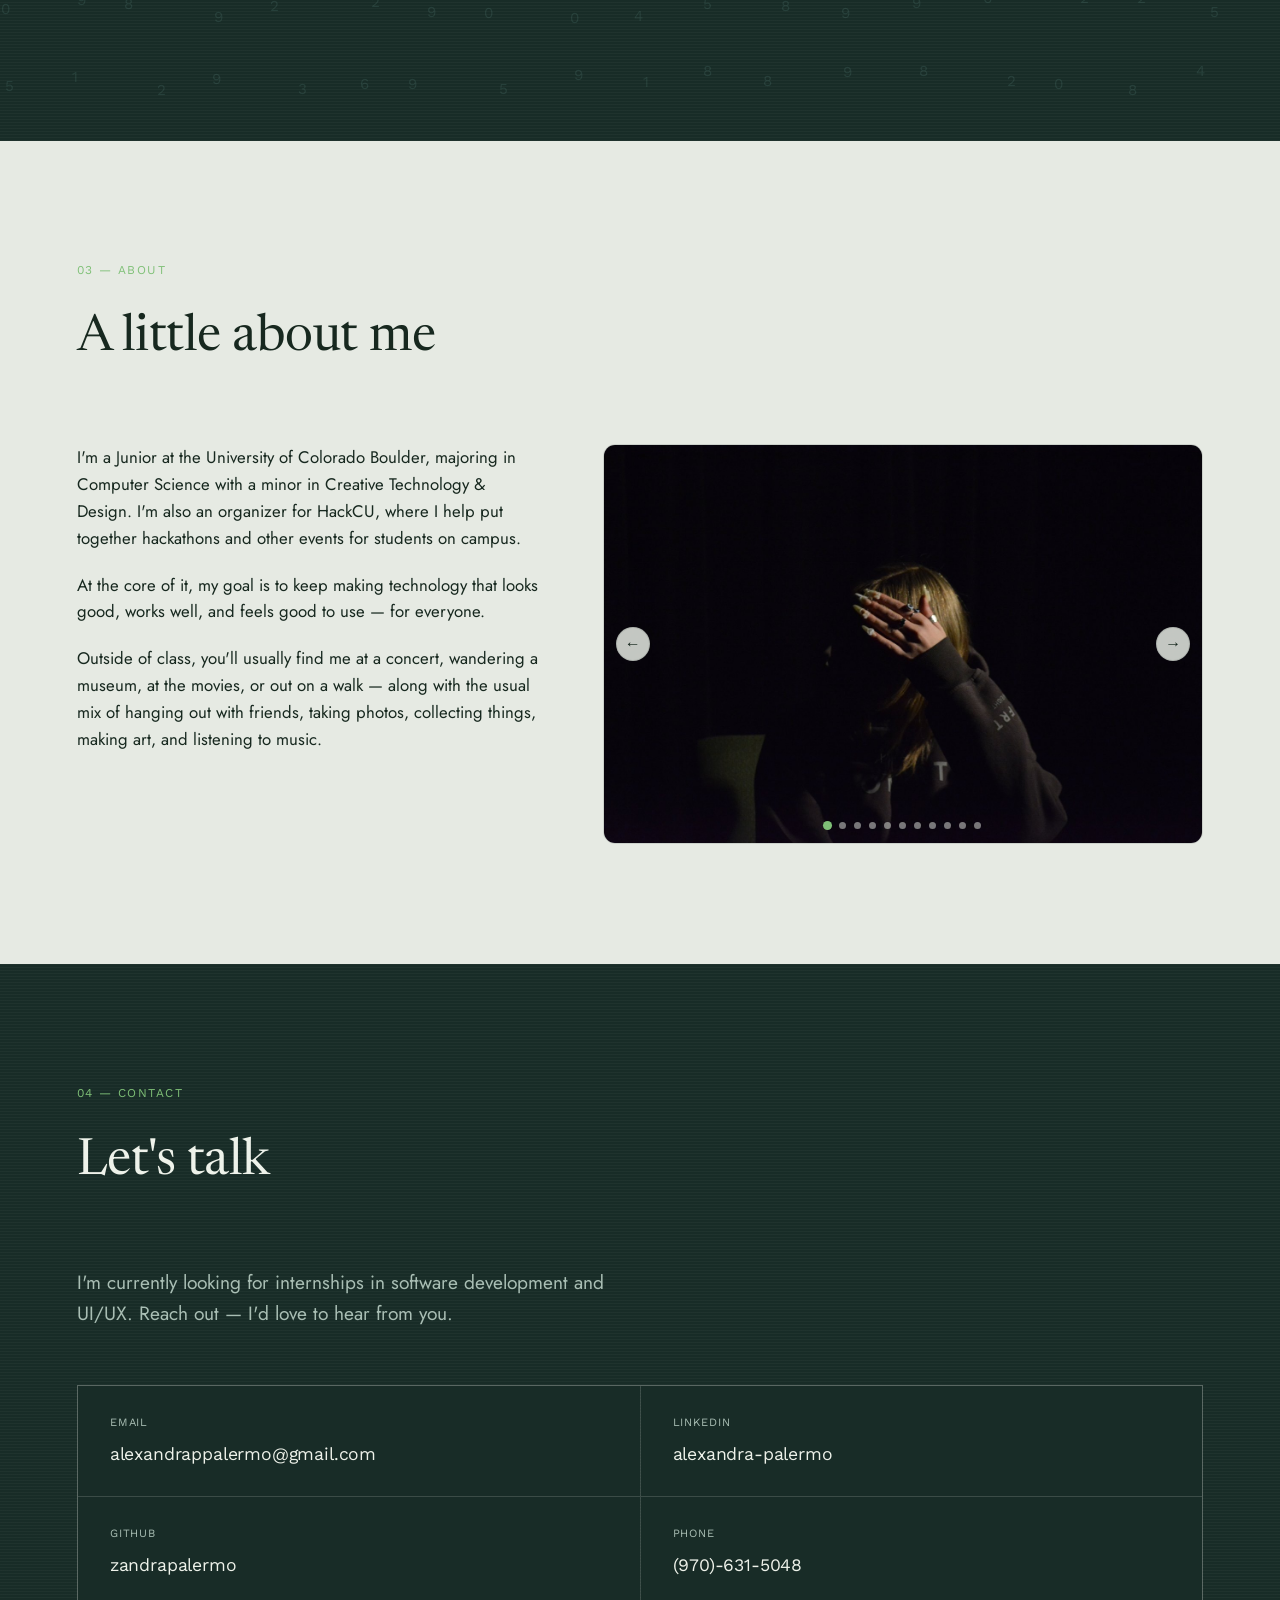
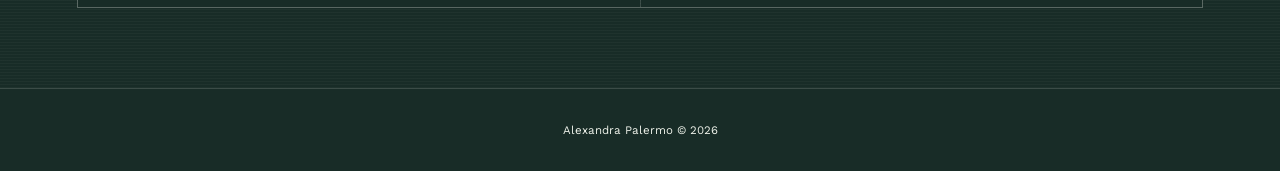
==== commit f37ec502: "Fill out About carousel with 11 real photos, update headshot - Replace the placeholder carousel imag" ====
--- a/index.html
+++ b/index.html
@@ -22,7 +22,7 @@
 <link rel="preconnect" href="https://fonts.googleapis.com">
 <link rel="preconnect" href="https://fonts.gstatic.com" crossorigin>
 <link href="https://fonts.googleapis.com/css2?family=Newsreader:opsz,wght@6..72,300;6..72,400;6..72,500&family=Jost:wght@400;500&family=Work+Sans:wght@400;500&display=swap" rel="stylesheet">
-<link rel="stylesheet" href="style.css?v=92">
+<link rel="stylesheet" href="style.css?v=98">
 </head>
 <body>
 
@@ -214,10 +214,16 @@
       <div class="about-carousel">
         <div class="about-carousel-track">
           <figure class="about-carousel-slide"><img src="img/about/photo-1.jpg" alt="Alexandra laughing with her hand over her face"></figure>
-          <figure class="about-carousel-slide"><img src="img/about/photo-2.jpg" alt="Alexandra laughing with a friend during a photoshoot"></figure>
-          <figure class="about-carousel-slide"><img src="img/about/placeholder-3.jpg" alt="Placeholder photo 3"></figure>
-          <figure class="about-carousel-slide"><img src="img/about/placeholder-4.jpg" alt="Placeholder photo 4"></figure>
-          <figure class="about-carousel-slide"><img src="img/about/placeholder-5.jpg" alt="Placeholder photo 5"></figure>
+          <figure class="about-carousel-slide"><img src="img/about/photo-4.jpg" alt="Alexandra sitting with her camera overlooking a city skyline"></figure>
+          <figure class="about-carousel-slide"><img src="img/about/photo-5.jpg" alt="Looking down at a KAWS figure on display at a museum"></figure>
+          <figure class="about-carousel-slide"><img src="img/about/photo-2.jpg" alt="Alexandra working on the RepQuest achievements page with teammates"></figure>
+          <figure class="about-carousel-slide"><img src="img/about/photo-3.jpg" alt="A collage art piece in progress on a desk"></figure>
+          <figure class="about-carousel-slide"><img src="img/about/photo-6.jpg" alt="Alexandra hugging a friend at a concert"></figure>
+          <figure class="about-carousel-slide"><img src="img/about/photo-7.jpg" alt="Alexandra and a friend at an amphitheater concert at night"></figure>
+          <figure class="about-carousel-slide"><img src="img/about/photo-8.jpg" alt="Alexandra laughing with a friend during a photoshoot"></figure>
+          <figure class="about-carousel-slide"><img src="img/about/photo-9.jpg" alt="Alexandra and her mom at the beach at sunset"></figure>
+          <figure class="about-carousel-slide"><img src="img/about/photo-10.jpg" alt="Family photographed in a convex mirror outside on campus"></figure>
+          <figure class="about-carousel-slide"><img src="img/about/photo-11.jpg" alt="Alexandra with her dog"></figure>
         </div>
         <button type="button" class="carousel-btn carousel-prev" aria-label="Previous photo">←</button>
         <button type="button" class="carousel-btn carousel-next" aria-label="Next photo">→</button>
@@ -258,6 +264,6 @@
   <p>Alexandra Palermo © 2026</p>
 </footer>
 
-<script src="script.js?v=92"></script>
+<script src="script.js?v=98"></script>
 </body>
 </html>
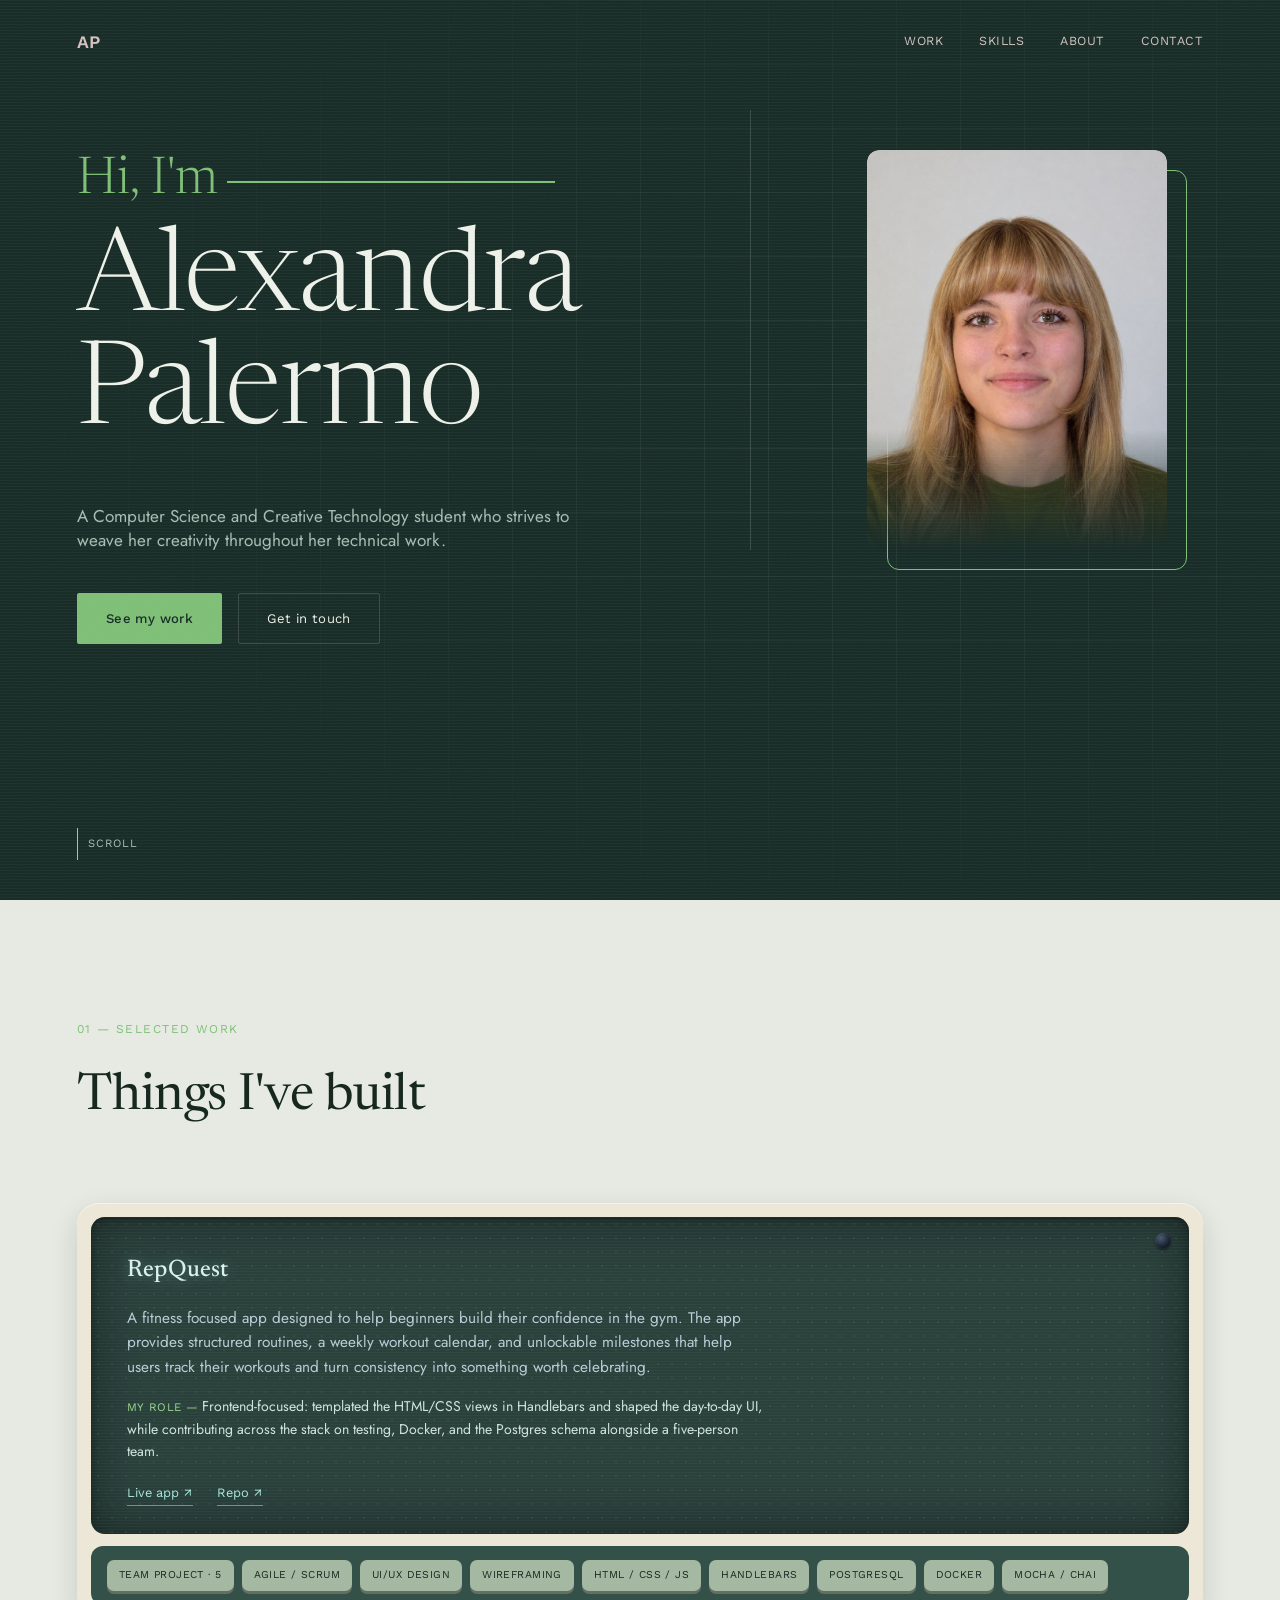
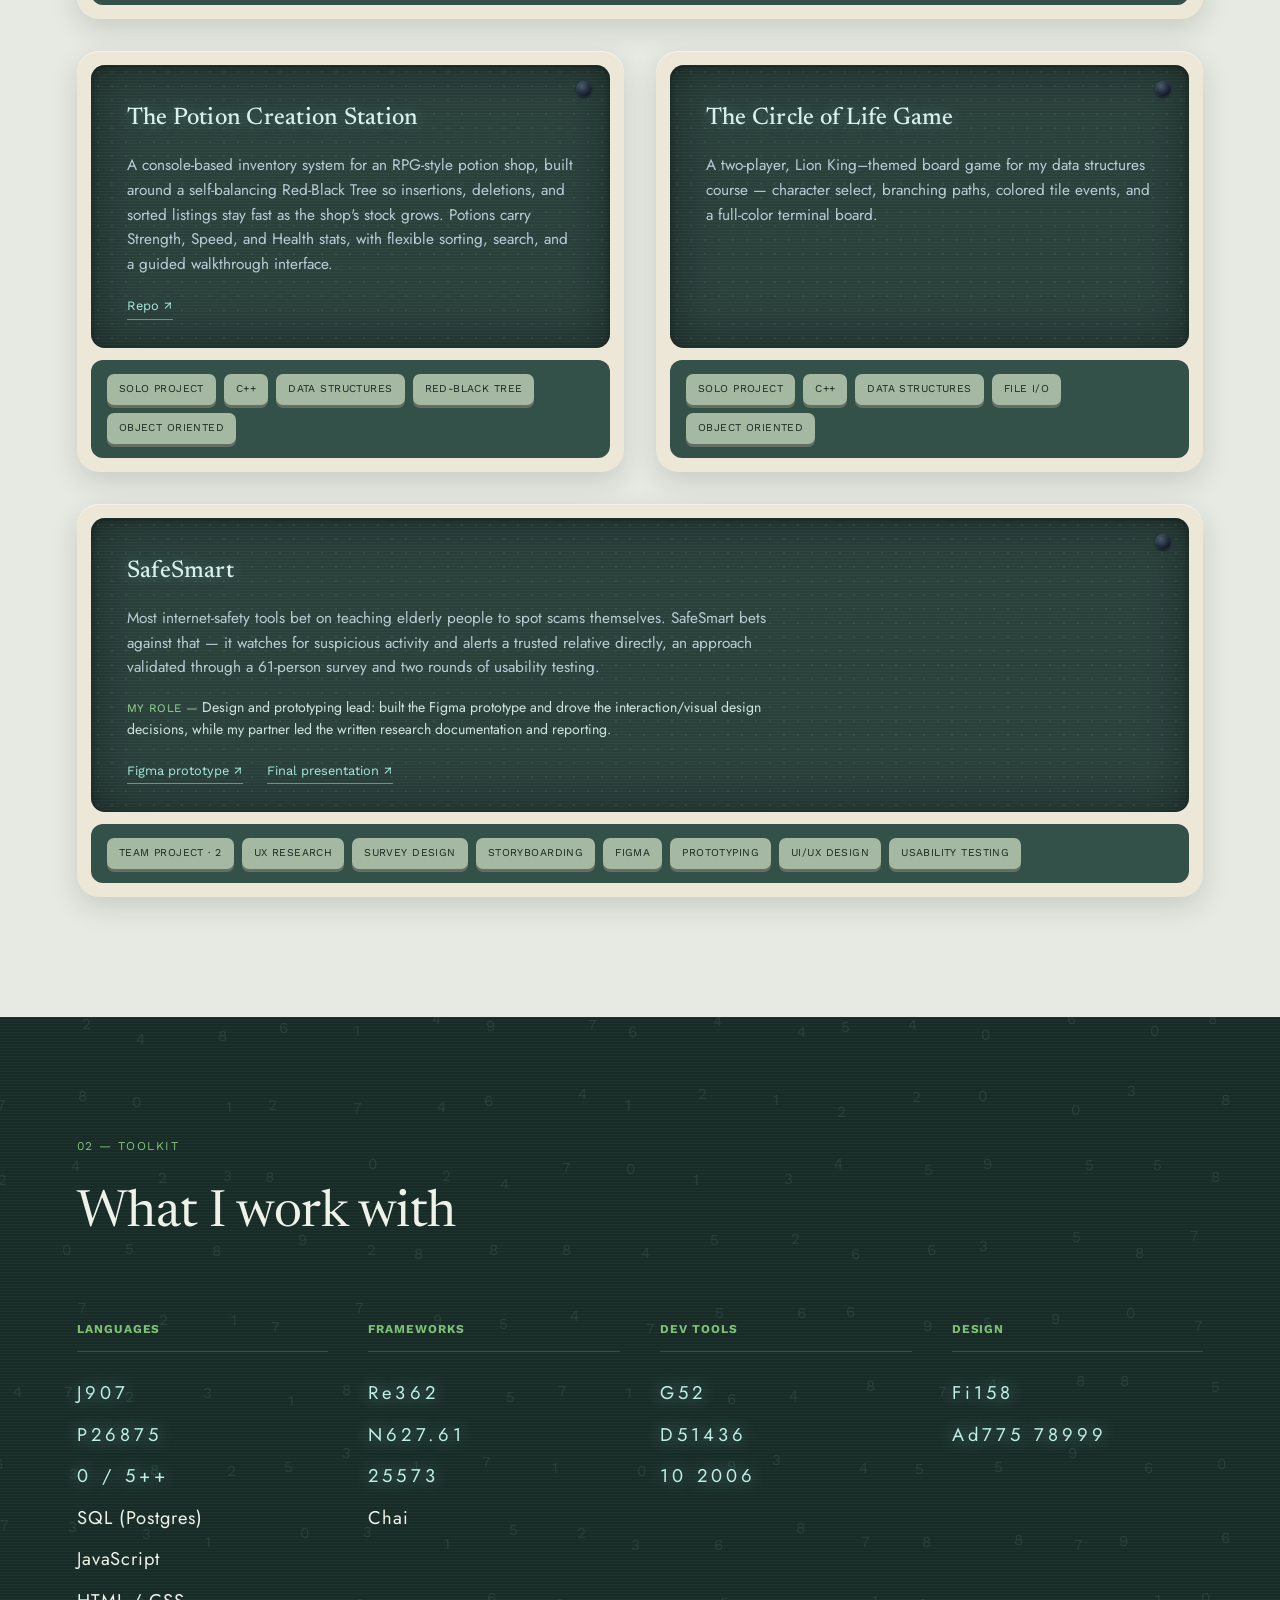
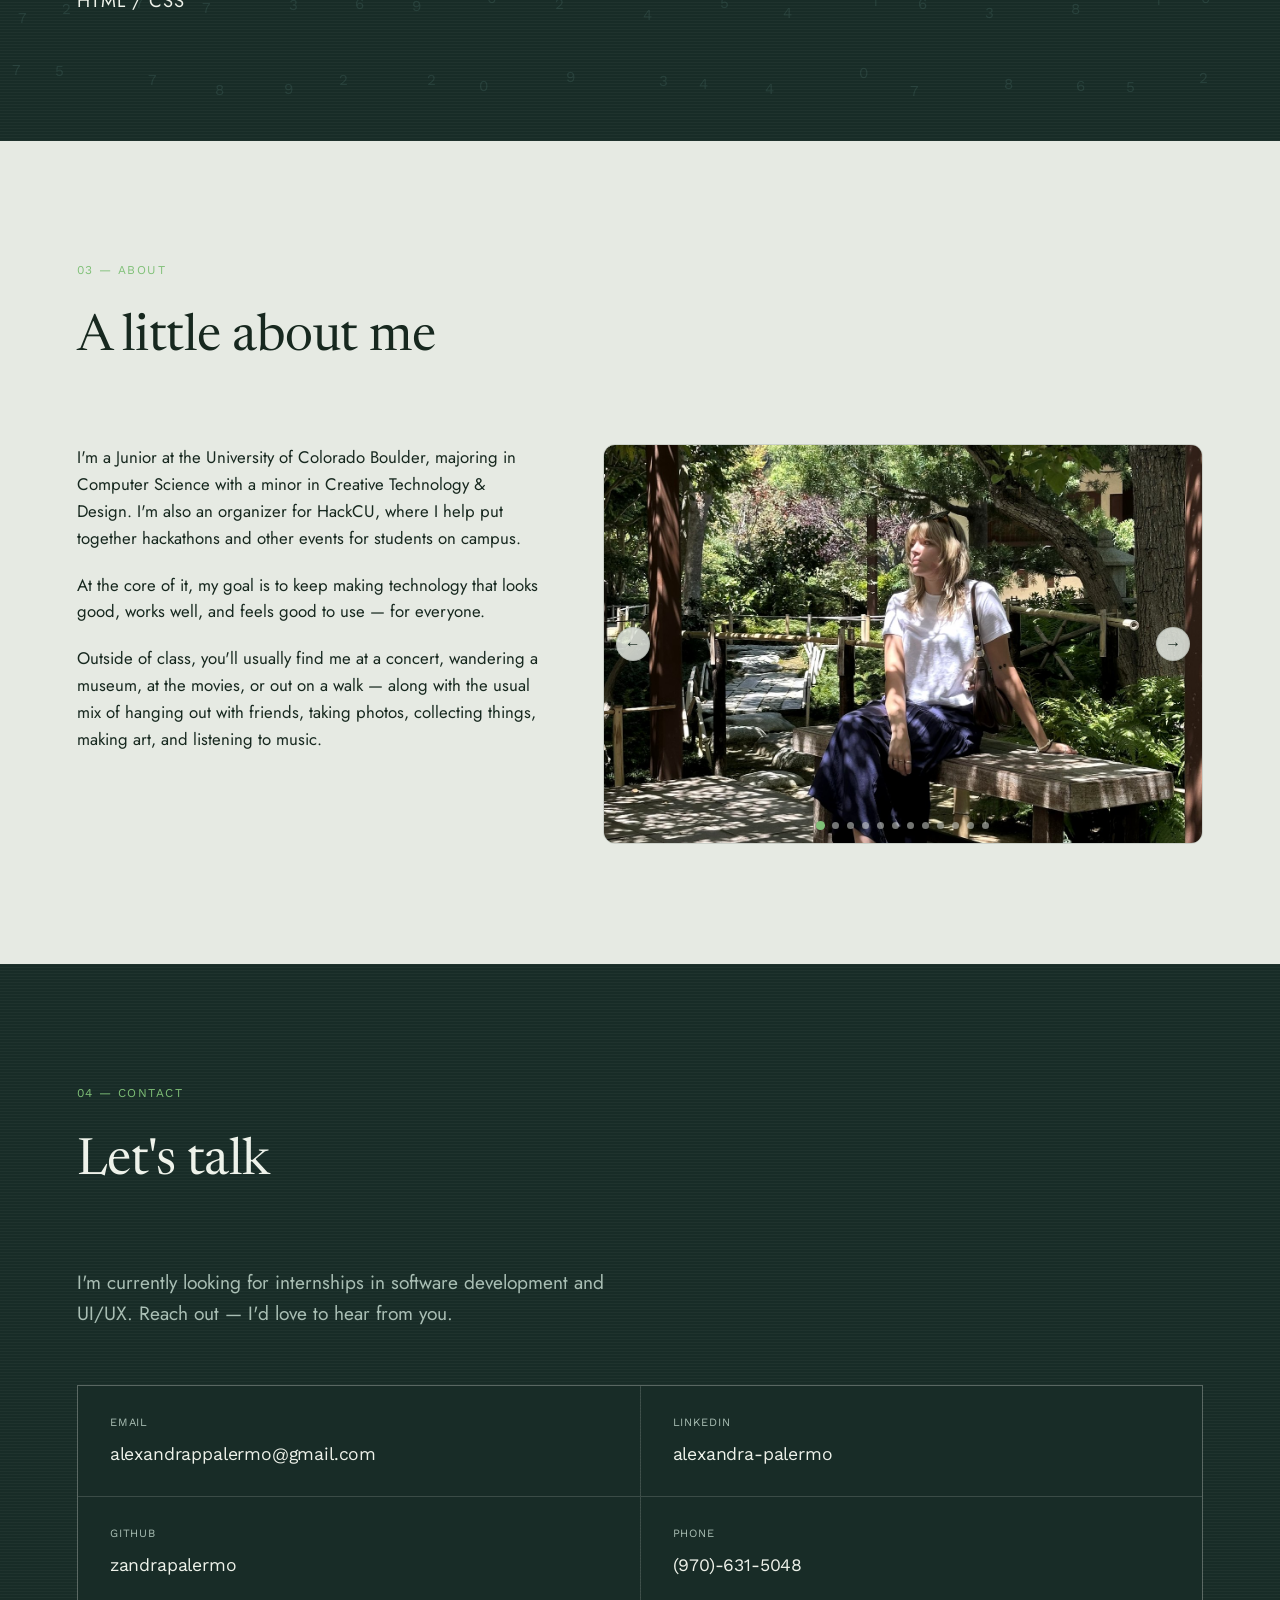
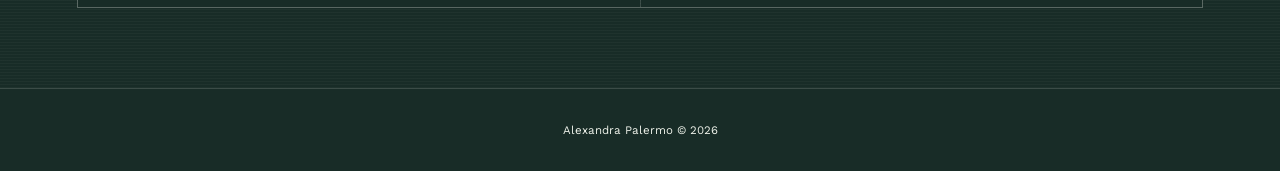
==== commit cb0e0e11: "Add garden bench photo as new carousel opener, reorder slides Add a new photo of Alexandra on a benc" ====
--- a/index.html
+++ b/index.html
@@ -22,7 +22,7 @@
 <link rel="preconnect" href="https://fonts.googleapis.com">
 <link rel="preconnect" href="https://fonts.gstatic.com" crossorigin>
 <link href="https://fonts.googleapis.com/css2?family=Newsreader:opsz,wght@6..72,300;6..72,400;6..72,500&family=Jost:wght@400;500&family=Work+Sans:wght@400;500&display=swap" rel="stylesheet">
-<link rel="stylesheet" href="style.css?v=98">
+<link rel="stylesheet" href="style.css?v=101">
 </head>
 <body>
 
@@ -213,14 +213,15 @@
 
       <div class="about-carousel">
         <div class="about-carousel-track">
-          <figure class="about-carousel-slide"><img src="img/about/photo-1.jpg" alt="Alexandra laughing with her hand over her face"></figure>
+          <figure class="about-carousel-slide"><img src="img/about/photo-12.jpg" alt="Alexandra sitting on a bench in a Japanese garden"></figure>
+          <figure class="about-carousel-slide"><img src="img/about/photo-8.jpg" alt="Alexandra laughing with a friend during a photoshoot"></figure>
           <figure class="about-carousel-slide"><img src="img/about/photo-4.jpg" alt="Alexandra sitting with her camera overlooking a city skyline"></figure>
           <figure class="about-carousel-slide"><img src="img/about/photo-5.jpg" alt="Looking down at a KAWS figure on display at a museum"></figure>
           <figure class="about-carousel-slide"><img src="img/about/photo-2.jpg" alt="Alexandra working on the RepQuest achievements page with teammates"></figure>
           <figure class="about-carousel-slide"><img src="img/about/photo-3.jpg" alt="A collage art piece in progress on a desk"></figure>
           <figure class="about-carousel-slide"><img src="img/about/photo-6.jpg" alt="Alexandra hugging a friend at a concert"></figure>
           <figure class="about-carousel-slide"><img src="img/about/photo-7.jpg" alt="Alexandra and a friend at an amphitheater concert at night"></figure>
-          <figure class="about-carousel-slide"><img src="img/about/photo-8.jpg" alt="Alexandra laughing with a friend during a photoshoot"></figure>
+          <figure class="about-carousel-slide"><img src="img/about/photo-1.jpg" alt="Alexandra laughing with her hand over her face"></figure>
           <figure class="about-carousel-slide"><img src="img/about/photo-9.jpg" alt="Alexandra and her mom at the beach at sunset"></figure>
           <figure class="about-carousel-slide"><img src="img/about/photo-10.jpg" alt="Family photographed in a convex mirror outside on campus"></figure>
           <figure class="about-carousel-slide"><img src="img/about/photo-11.jpg" alt="Alexandra with her dog"></figure>
@@ -264,6 +265,6 @@
   <p>Alexandra Palermo © 2026</p>
 </footer>
 
-<script src="script.js?v=98"></script>
+<script src="script.js?v=101"></script>
 </body>
 </html>
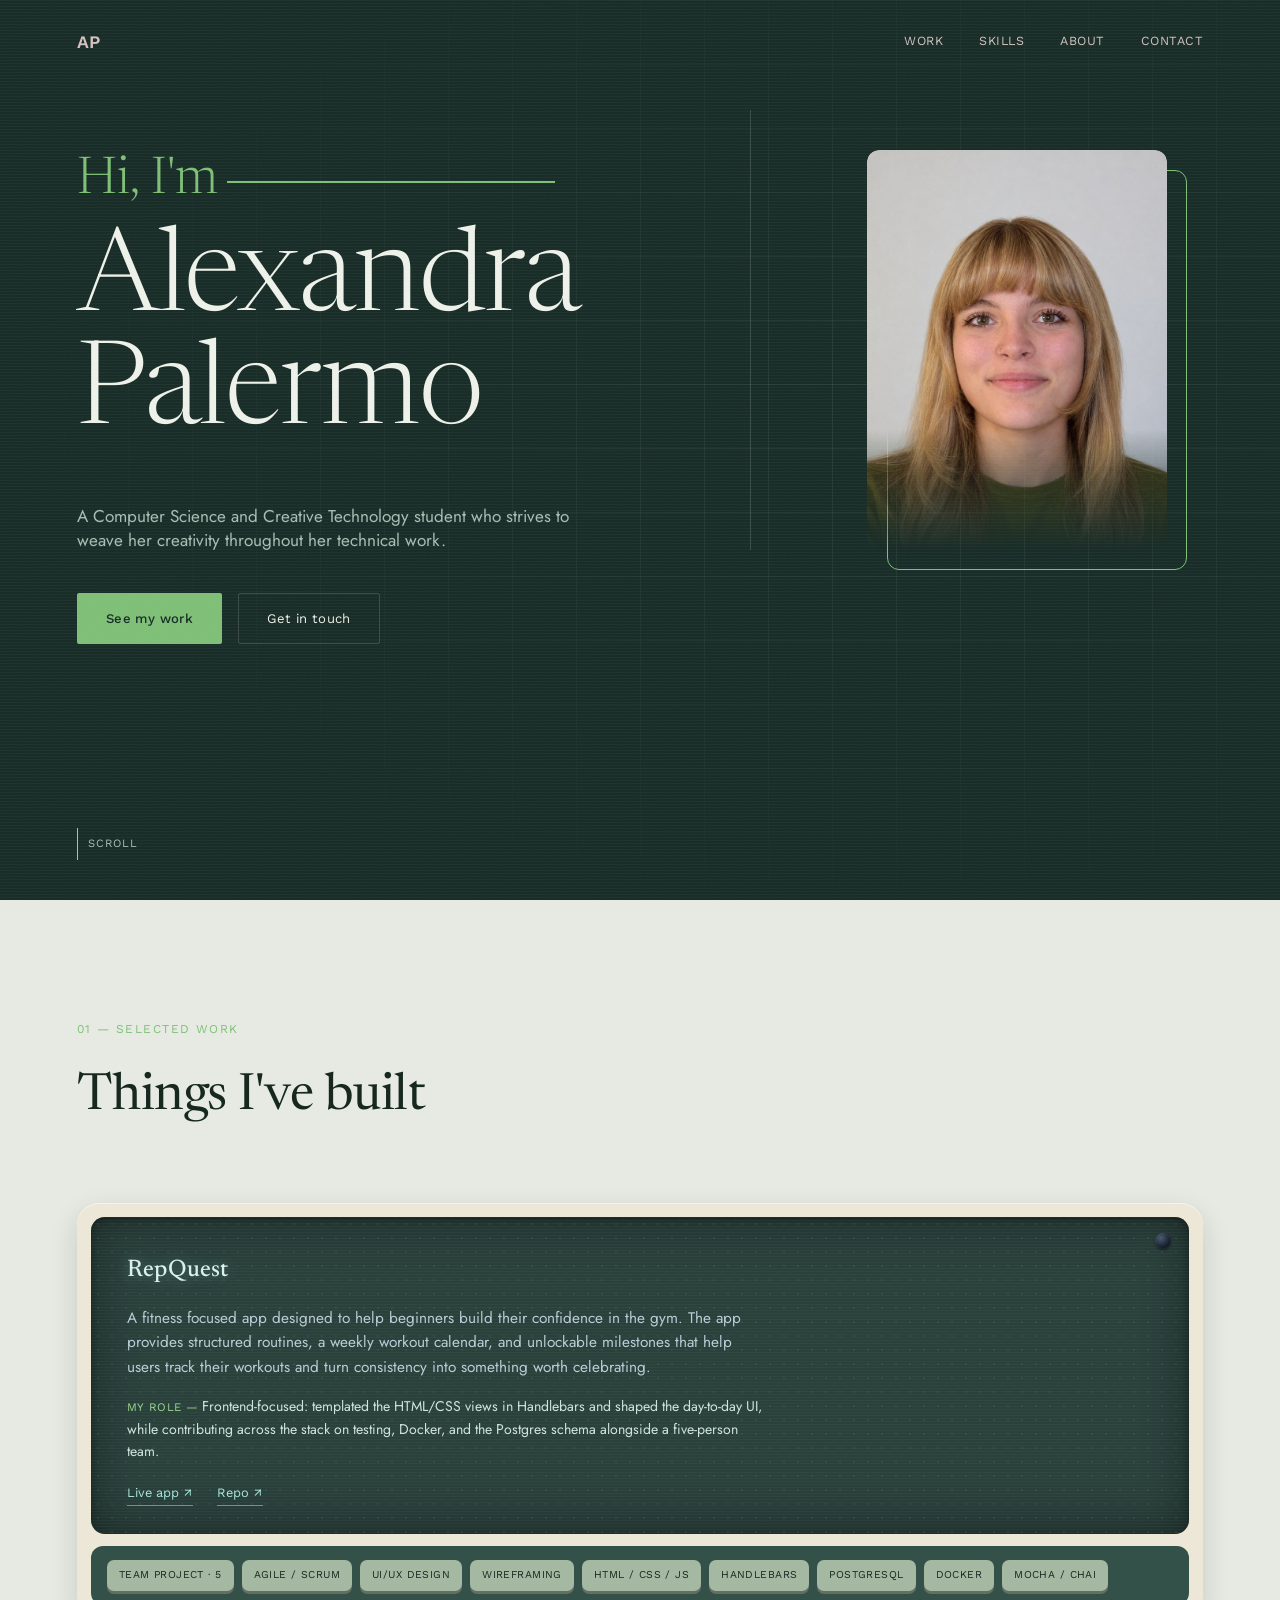
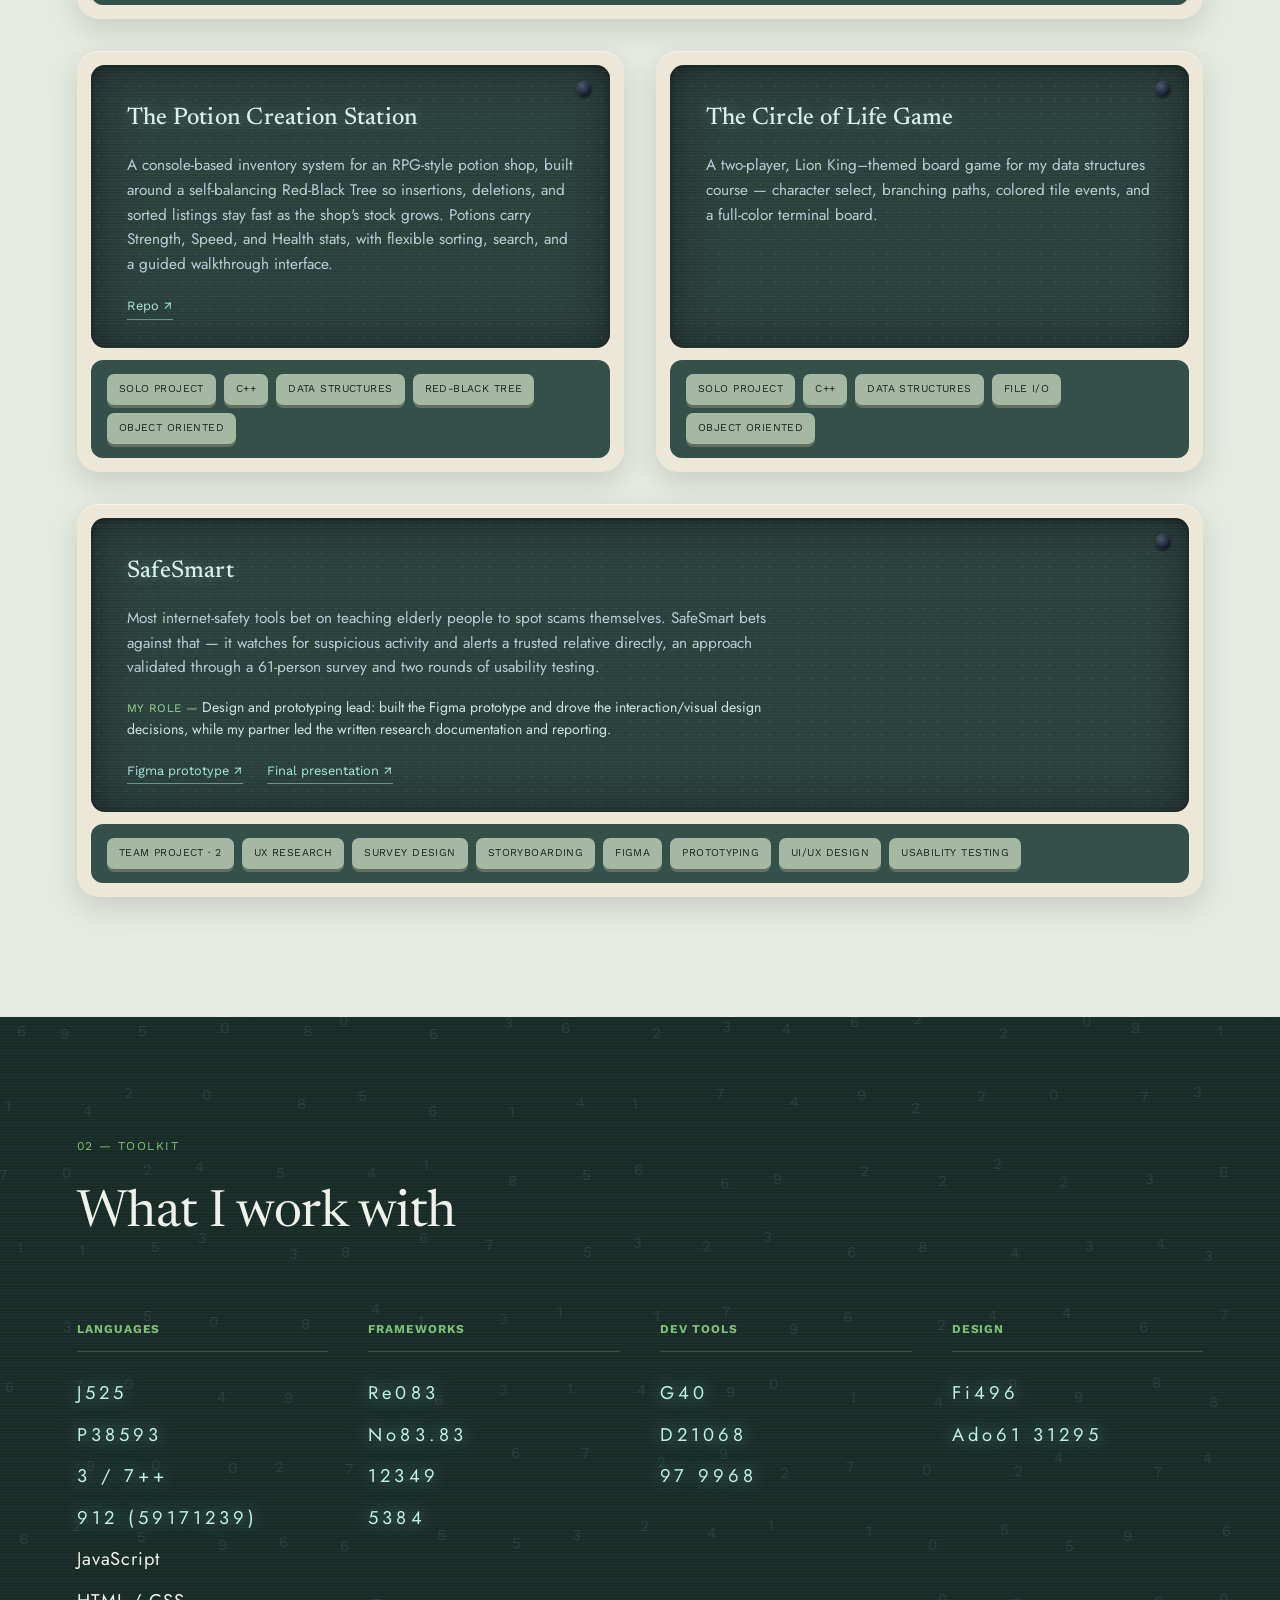
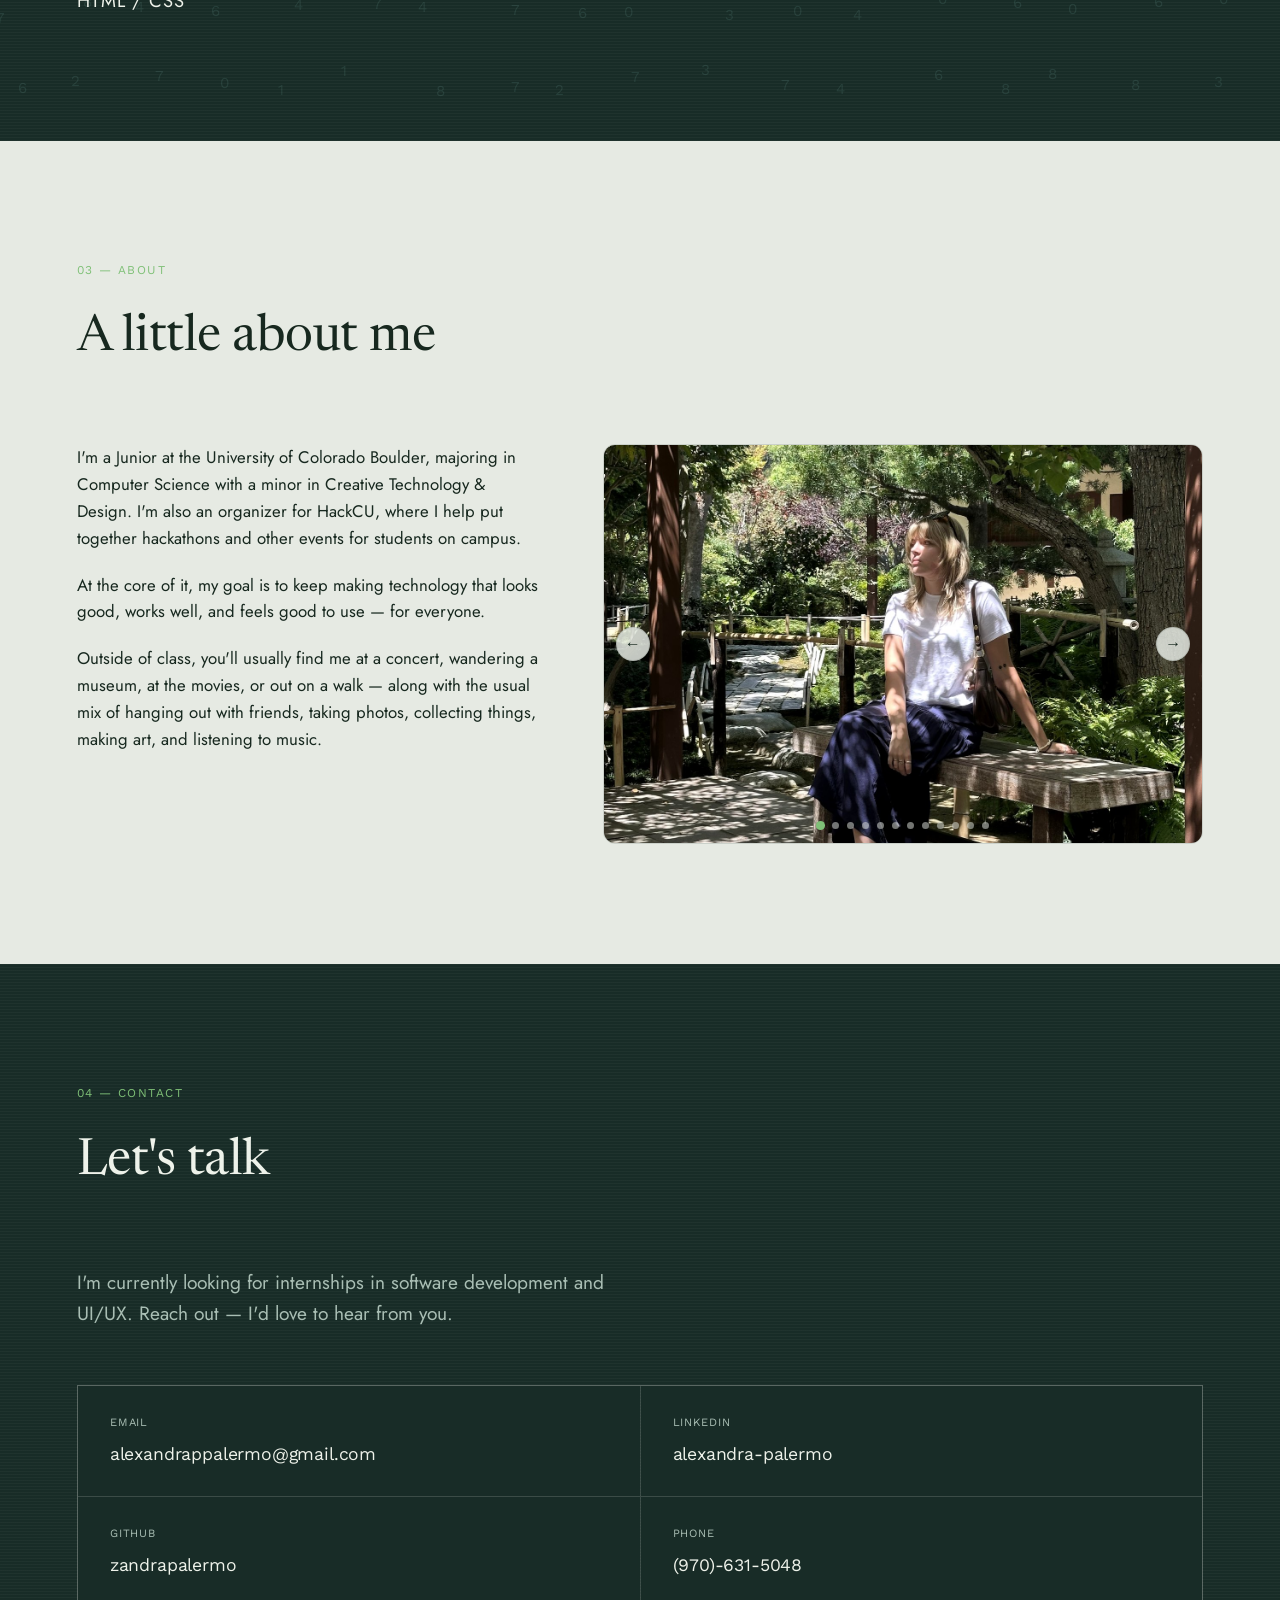
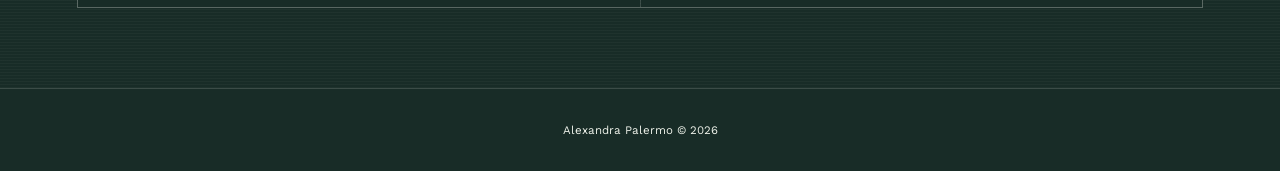
==== commit ab16b034: "Truncate project card text on mobile Clamp .project-desc to 3 lines and .project-role to 2 lines wit" ====
--- a/index.html
+++ b/index.html
@@ -22,7 +22,7 @@
 <link rel="preconnect" href="https://fonts.googleapis.com">
 <link rel="preconnect" href="https://fonts.gstatic.com" crossorigin>
 <link href="https://fonts.googleapis.com/css2?family=Newsreader:opsz,wght@6..72,300;6..72,400;6..72,500&family=Jost:wght@400;500&family=Work+Sans:wght@400;500&display=swap" rel="stylesheet">
-<link rel="stylesheet" href="style.css?v=101">
+<link rel="stylesheet" href="style.css?v=102">
 </head>
 <body>
 
@@ -265,6 +265,6 @@
   <p>Alexandra Palermo © 2026</p>
 </footer>
 
-<script src="script.js?v=101"></script>
+<script src="script.js?v=102"></script>
 </body>
 </html>
--- a/style.css
+++ b/style.css
@@ -1149,6 +1149,29 @@
 @media (max-width: 860px) {
   .project-hero { padding: 140px 6vw 56px; }
   .screenshot-grid { grid-template-columns: 1fr; }
+}
+
+/* Homepage project cards read as a wall of text once they stack to
+   one column on mobile — truncate with an ellipsis instead of
+   shrinking the font or cutting content from the markup, so the
+   full description/role is still there for screen readers and the
+   project's own detail page has the whole story anyway. */
+@media (max-width: 600px) {
+  .project-desc {
+    display: -webkit-box;
+    -webkit-line-clamp: 3;
+    line-clamp: 3;
+    -webkit-box-orient: vertical;
+    overflow: hidden;
+  }
+
+  .project-role {
+    display: -webkit-box;
+    -webkit-line-clamp: 2;
+    line-clamp: 2;
+    -webkit-box-orient: vertical;
+    overflow: hidden;
+  }
 }
 
 /* ============================================
